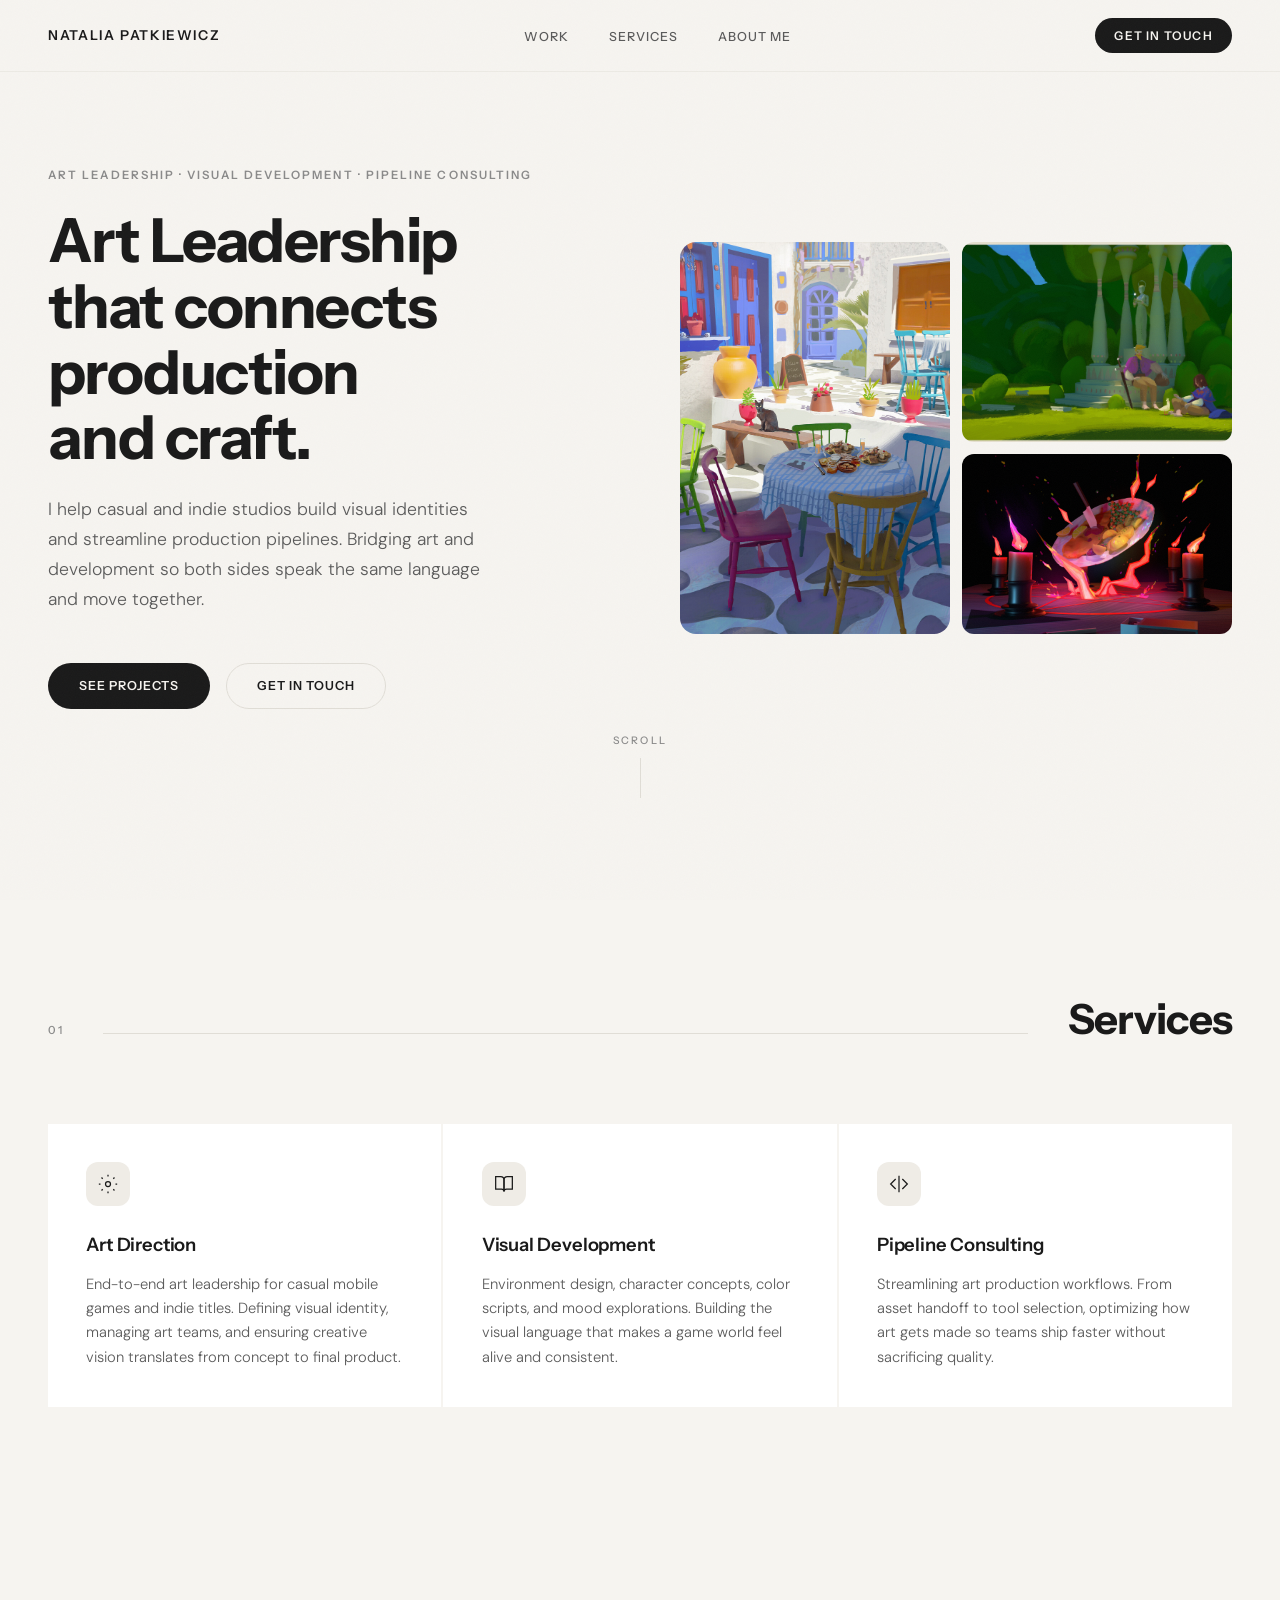
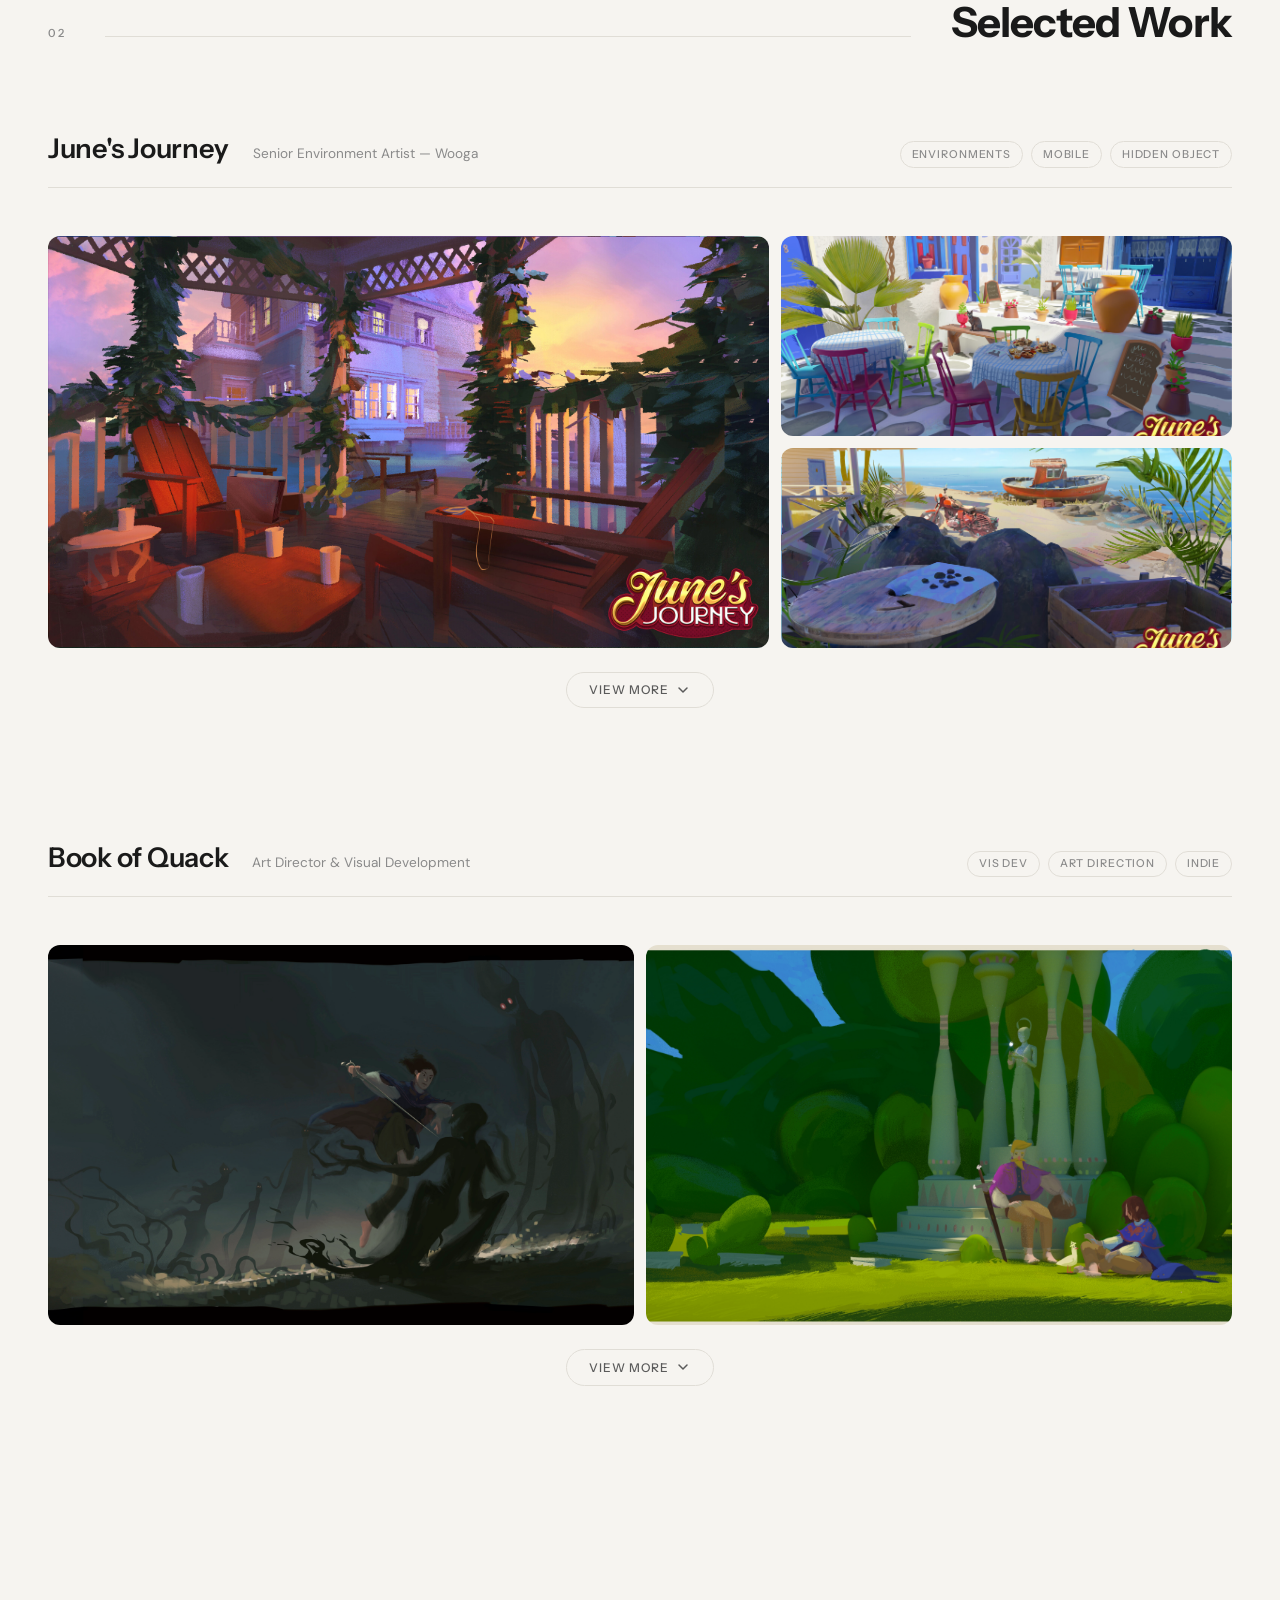
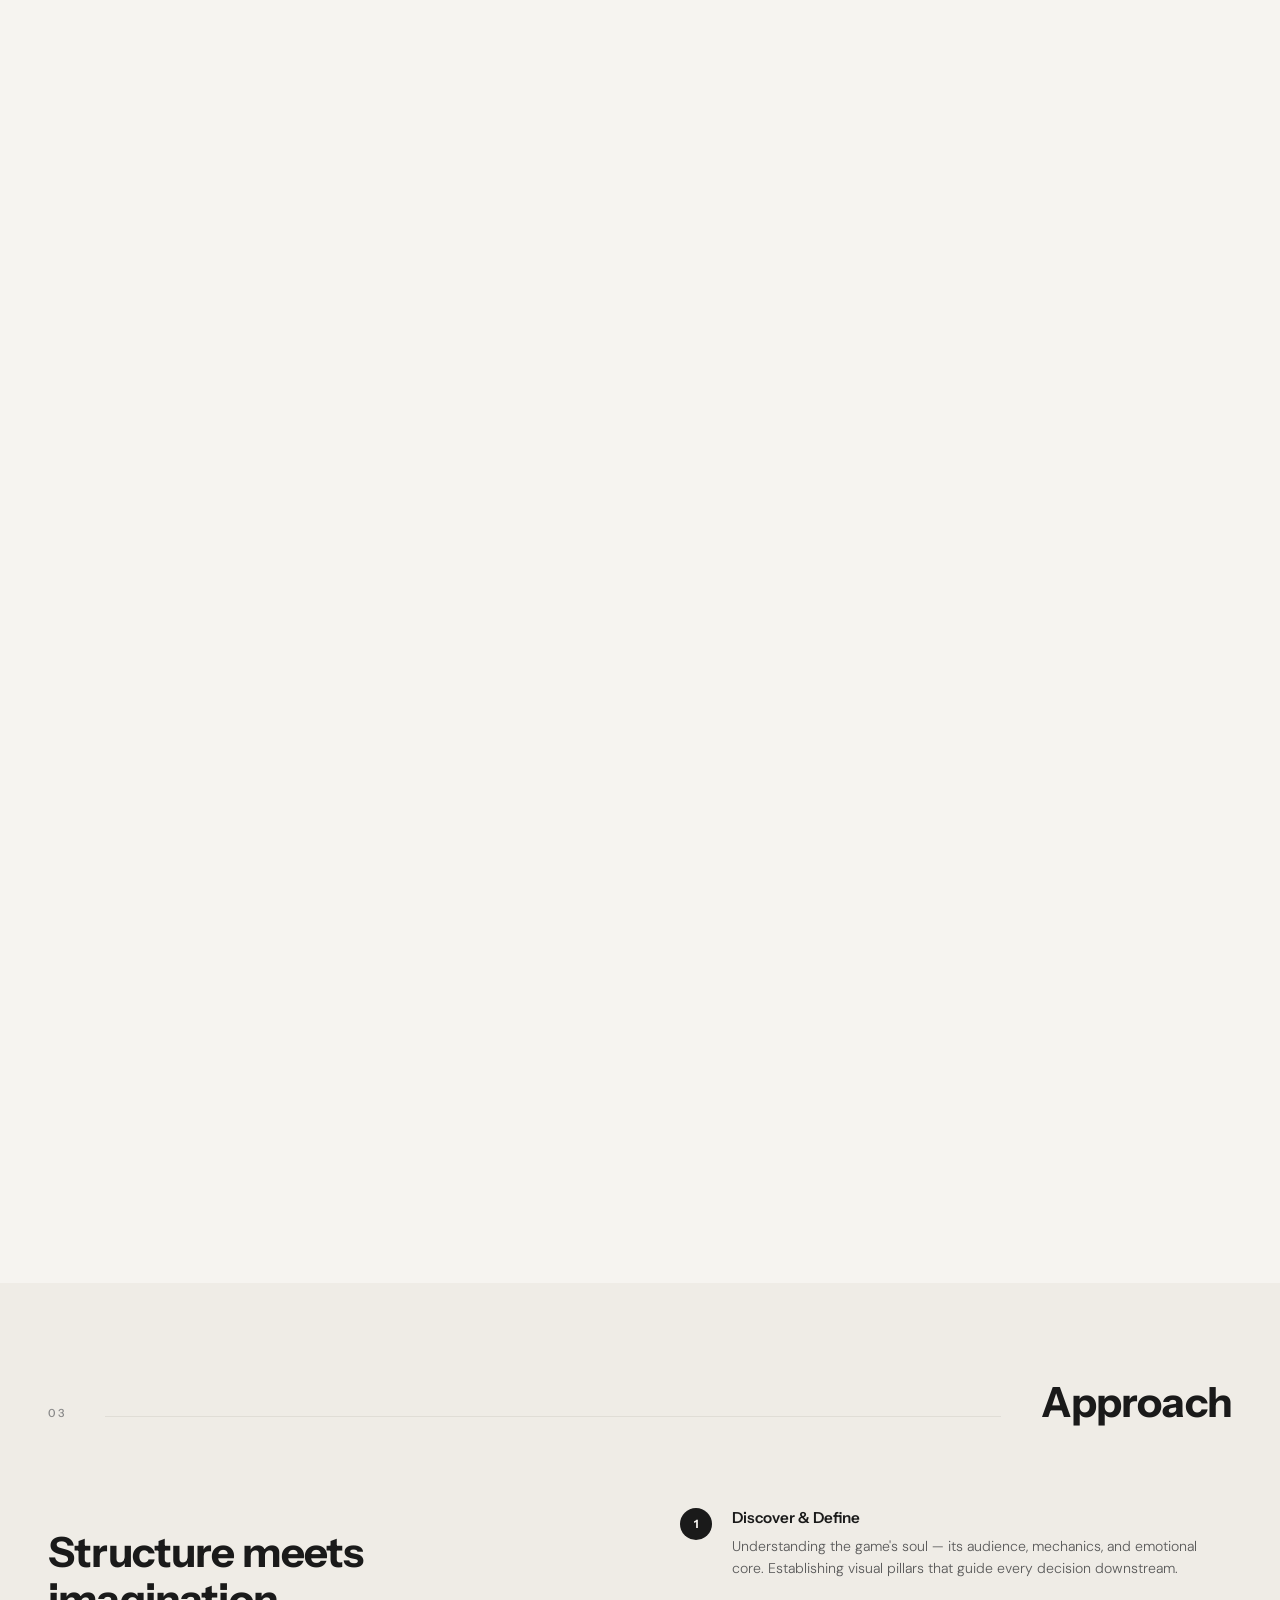
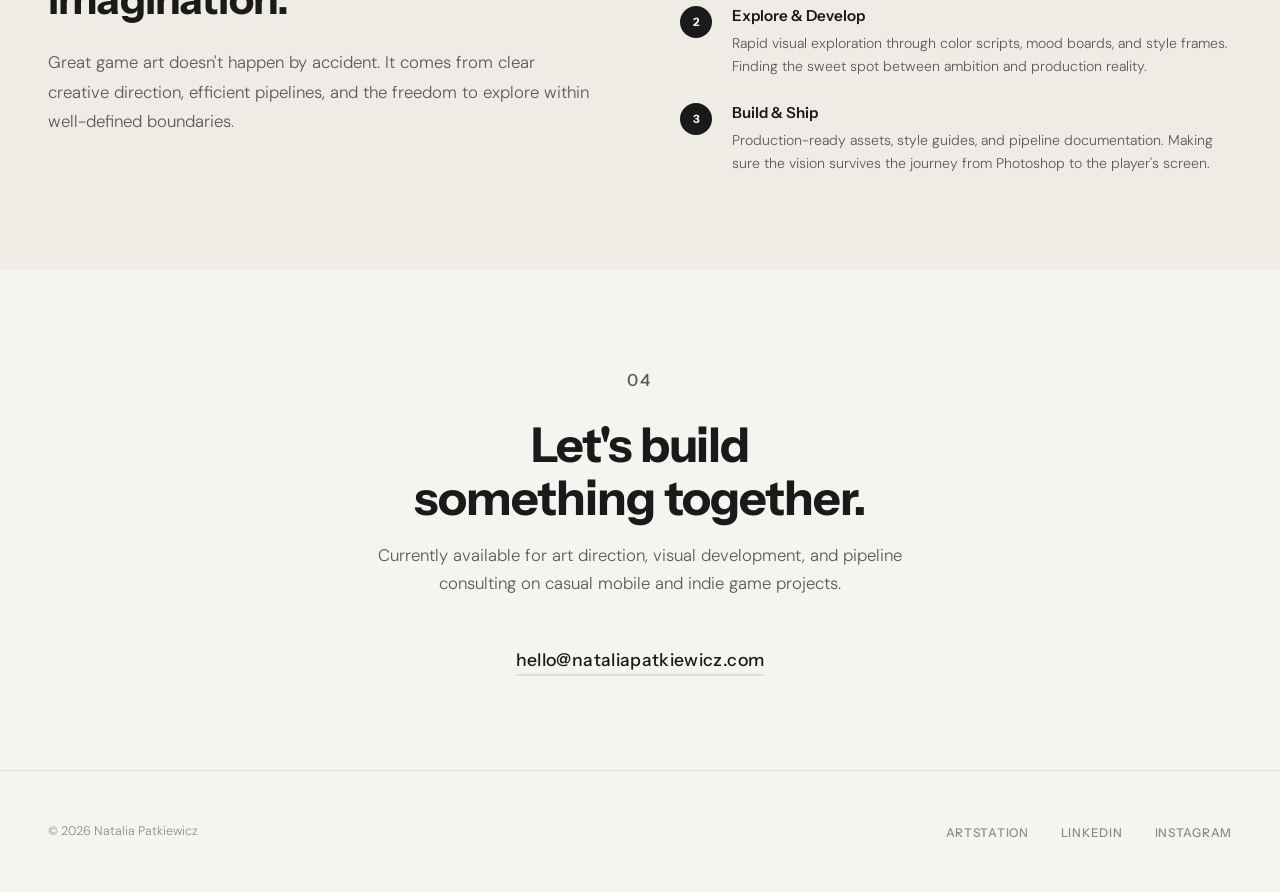
==== index.html @ 235ef8d2 "Update hero title with controlled line breaks for consistent formatting Co-Authored-By: Claude Opus " ====
<!DOCTYPE html>
<html lang="en">
<head>
<meta charset="UTF-8">
<meta name="viewport" content="width=device-width, initial-scale=1.0">
<title>Natalia Patkiewicz — Art Direction & Visual Development</title>
<link rel="preconnect" href="https://fonts.googleapis.com">
<link rel="preconnect" href="https://fonts.gstatic.com" crossorigin>
<link href="https://fonts.googleapis.com/css2?family=DM+Sans:ital,opsz,wght@0,9..40,300;0,9..40,400;0,9..40,500;1,9..40,300;1,9..40,400&family=Instrument+Sans:wght@400;500;600;700&display=swap" rel="stylesheet">
<link rel="stylesheet" href="styles/main.css">
</head>
<body>

<!-- ============================================
     NAVIGATION
     ============================================ -->
<nav class="nav" id="nav">
  <div class="nav-inner">
    <a href="#" class="nav-logo">Natalia Patkiewicz</a>
    <ul class="nav-links">
      <li><a href="#work">Work</a></li>
      <li><a href="#services">Services</a></li>
      <li><a href="#approach">About Me</a></li>
    </ul>
    <a href="#contact" class="nav-cta">Get in Touch</a>
    <button class="nav-toggle" aria-label="Menu">
      <span></span><span></span><span></span>
    </button>
  </div>
</nav>

<!-- ============================================
     HERO
     ============================================ -->
<section class="hero container" id="hero">
  <div class="hero-content">
    <div class="hero-text">
      <p class="hero-label">Art Leadership &middot; Visual Development &middot; Pipeline Consulting</p>
      <h1 class="hero-title">Art&nbsp;Leadership<br>that&nbsp;connects<br>production<br>and&nbsp;craft.</h1>
      <p class="hero-subtitle">I help casual and indie studios build visual identities and streamline production pipelines. Bridging art and development so both sides speak the same language and move together.</p>
      <div class="hero-actions">
        <a href="#work" class="btn-primary">See Projects</a>
        <a href="#contact" class="btn-secondary">Get in Touch</a>
      </div>
    </div>
    <div class="hero-mosaic">
      <div class="mosaic-img">
        <img src="assets/projects/junes-journey/Wooga_04.jpg" alt="June's Journey — Mediterranean scene" loading="eager">
      </div>
      <div class="mosaic-img">
        <img src="assets/projects/book-of-quack/Book of Quack_ 03.jpg" alt="Book of Quack — Temple garden" loading="eager">
      </div>
      <div class="mosaic-img">
        <img src="assets/projects/personal/natalia-patkiewicz-summoned-schnitzel-2-copy.jpg" alt="3D Art — Summoned Schnitzel" loading="eager">
      </div>
    </div>
  </div>
  <div class="scroll-hint">
    <span>Scroll</span>
    <div class="scroll-line"></div>
  </div>
</section>

<!-- ============================================
     SERVICES
     ============================================ -->
<section class="services container" id="services">
  <div class="section-header reveal">
    <span class="section-number">01</span>
    <div class="section-line"></div>
    <h2 class="section-title">Services</h2>
  </div>
  <div class="services-grid stagger-children">
    <div class="service-card">
      <div class="service-icon">
        <svg viewBox="0 0 24 24"><circle cx="12" cy="12" r="3"/><path d="M12 1v2M12 21v2M4.22 4.22l1.42 1.42M18.36 18.36l1.42 1.42M1 12h2M21 12h2M4.22 19.78l1.42-1.42M18.36 5.64l1.42-1.42"/></svg>
      </div>
      <h3>Art Direction</h3>
      <p>End-to-end art leadership for casual mobile games and indie titles. Defining visual identity, managing art teams, and ensuring creative vision translates from concept to final product.</p>
    </div>
    <div class="service-card">
      <div class="service-icon">
        <svg viewBox="0 0 24 24"><path d="M2 3h6a4 4 0 0 1 4 4v14a3 3 0 0 0-3-3H2z"/><path d="M22 3h-6a4 4 0 0 0-4 4v14a3 3 0 0 1 3-3h7z"/></svg>
      </div>
      <h3>Visual Development</h3>
      <p>Environment design, character concepts, color scripts, and mood explorations. Building the visual language that makes a game world feel alive and consistent.</p>
    </div>
    <div class="service-card">
      <div class="service-icon">
        <svg viewBox="0 0 24 24"><polyline points="16 18 22 12 16 6"/><polyline points="8 6 2 12 8 18"/><line x1="12" y1="2" x2="12" y2="22"/></svg>
      </div>
      <h3>Pipeline Consulting</h3>
      <p>Streamlining art production workflows. From asset handoff to tool selection, optimizing how art gets made so teams ship faster without sacrificing quality.</p>
    </div>
  </div>
</section>

<!-- ============================================
     WORK / PORTFOLIO
     ============================================ -->
<section class="work container" id="work">
  <div class="section-header reveal">
    <span class="section-number">02</span>
    <div class="section-line"></div>
    <h2 class="section-title">Selected Work</h2>
  </div>

  <!--
  ============================================================
    HOW TO EDIT THIS PORTFOLIO — QUICK GUIDE
  ============================================================

    REORDER PROJECTS: Cut an entire <div class="project-block"> ... </div>
    block and paste it above or below another one. That's it.

    ADD A NEW PROJECT:
    1. Create a new folder in assets/projects/your-project-name/
    2. Put your images there
    3. Copy the template at the bottom of this section (marked BLANK TEMPLATE),
       paste it where you want, and fill in the details.

    ADD MORE IMAGES to an existing project: Inside the
    <div class="project-grid ..."> block, copy one grid-item
    and change the src and text:

      <div class="grid-item">
        <img src="assets/projects/your-project/image.jpg" alt="Description" loading="lazy">
        <div class="img-overlay"><span>Caption Text</span></div>
      </div>

    GRID LAYOUTS — pick one class for the project-grid div:

      layout-hero    → 1 big image left, 2 stacked right (great for 3 images)
      layout-trio    → 3 equal columns (great for 3 images)
      layout-pair    → 2 equal columns (great for 2 images)
      layout-wide    → 1 full-width image (great for panoramas/storyboards)
      layout-feature → 1 big left + 3 small right (great for 4 images)
      layout-mosaic  → 2-column masonry-ish (great for 5-6 images, any number)

    TAGS: Change the words inside <span class="tag">...</span>
    to whatever you want (or remove the whole project-tags div).

  ============================================================
  -->


  <!-- ==================== PROJECT: June's Journey ==================== -->
  <div class="project-block reveal">
    <div class="project-header">
      <h3 class="project-name">June's Journey</h3>
      <span class="project-role">Senior Environment Artist — Wooga</span>
      <div class="project-tags">
        <span class="tag">Environments</span>
        <span class="tag">Mobile</span>
        <span class="tag">Hidden Object</span>
      </div>
    </div>
    <!-- HERO IMAGES — your best 3, always visible -->
    <div class="project-grid layout-hero">
      <div class="grid-item">
        <img src="assets/projects/junes-journey/Wooga_01.jpg" alt="June's Journey — Porch sunset scene" loading="lazy">
        <div class="img-overlay"><span>Evening Terrace — Environment Design</span></div>
      </div>
      <div class="grid-item">
        <img src="assets/projects/junes-journey/Wooga_04.jpg" alt="June's Journey — Greek taverna" loading="lazy">
        <div class="img-overlay"><span>Greek Taverna — Mediterranean Set</span></div>
      </div>
      <div class="grid-item">
        <img src="assets/projects/junes-journey/Wooga_06.jpg" alt="June's Journey — Beach dock" loading="lazy">
        <div class="img-overlay"><span>Coastal Dock — Daytime Scene</span></div>
      </div>
    </div>
    <!-- MORE IMAGES — hidden until "View more" is clicked -->
    <div class="project-extra" id="extra-wooga">
      <div class="project-grid layout-trio">
        <div class="grid-item">
          <img src="assets/projects/junes-journey/Wooga_03.jpg" alt="June's Journey — Victorian house exterior" loading="lazy">
          <div class="img-overlay"><span>Victorian Porch — Night Lighting</span></div>
        </div>
        <div class="grid-item">
          <img src="assets/projects/junes-journey/Wooga_02.jpg" alt="June's Journey — Detective office and process" loading="lazy">
          <div class="img-overlay"><span>Detective Office — Process Breakdown</span></div>
        </div>
        <div class="grid-item">
          <img src="assets/projects/junes-journey/Wooga_05.jpg" alt="June's Journey — Grayscale compositions" loading="lazy">
          <div class="img-overlay"><span>Composition Explorations — Grayscale</span></div>
        </div>
      </div>
    </div>
    <button class="view-more-btn" data-target="extra-wooga">
      <span class="view-more-text">View more</span>
      <svg class="view-more-icon" width="16" height="16" viewBox="0 0 16 16" fill="none"><path d="M4 6l4 4 4-4" stroke="currentColor" stroke-width="1.5" stroke-linecap="round" stroke-linejoin="round"/></svg>
    </button>
  </div>


  <!-- ==================== PROJECT: Book of Quack ==================== -->
  <div class="project-block reveal">
    <div class="project-header">
      <h3 class="project-name">Book of Quack</h3>
      <span class="project-role">Art Director & Visual Development</span>
      <div class="project-tags">
        <span class="tag">Vis Dev</span>
        <span class="tag">Art Direction</span>
        <span class="tag">Indie</span>
      </div>
    </div>
    <!-- HERO IMAGES — best 2, always visible -->
    <div class="project-grid layout-pair">
      <div class="grid-item">
        <img src="assets/projects/book-of-quack/Book of Quack_ 01.jpg" alt="Book of Quack — Dark forest action scene" loading="lazy">
        <div class="img-overlay"><span>Dark Forest — Key Moment Illustration</span></div>
      </div>
      <div class="grid-item">
        <img src="assets/projects/book-of-quack/Book of Quack_ 03.jpg" alt="Book of Quack — Temple garden with characters" loading="lazy">
        <div class="img-overlay"><span>Temple Garden — Environment & Characters</span></div>
      </div>
    </div>
    <!-- MORE IMAGES -->
    <div class="project-extra" id="extra-boq">
      <div class="project-grid layout-wide">
        <div class="grid-item">
          <img src="assets/projects/book-of-quack/Book of Quack_ 02.jpg" alt="Book of Quack — Hero in clearing" loading="lazy">
          <div class="img-overlay"><span>Forest Clearing — Atmospheric Concept</span></div>
        </div>
      </div>
    </div>
    <button class="view-more-btn" data-target="extra-boq">
      <span class="view-more-text">View more</span>
      <svg class="view-more-icon" width="16" height="16" viewBox="0 0 16 16" fill="none"><path d="M4 6l4 4 4-4" stroke="currentColor" stroke-width="1.5" stroke-linecap="round" stroke-linejoin="round"/></svg>
    </button>
  </div>


  <!-- ==================== PROJECT: Casual Game Prototype ==================== -->
  <div class="project-block reveal">
    <div class="project-header">
      <h3 class="project-name">Casual Game Prototype</h3>
      <span class="project-role">Art Direction & UI Design</span>
      <div class="project-tags">
        <span class="tag">Mobile</span>
        <span class="tag">Casual</span>
        <span class="tag">UI/UX</span>
      </div>
    </div>
    <div class="project-grid layout-wide">
      <div class="grid-item">
        <img src="assets/projects/personal/Untitled_Artwork 10.jpg" alt="Casual puzzle game — UI and art direction" loading="lazy">
        <div class="img-overlay"><span>Puzzle Game — UI Skins & Art Direction</span></div>
      </div>
    </div>
  </div>


  <!-- ==================== PROJECT: Personal & Explorations ==================== -->
  <div class="project-block reveal">
    <div class="project-header">
      <h3 class="project-name">Personal & Explorations</h3>
      <span class="project-role">Vis Dev, 3D, Concept Art</span>
      <div class="project-tags">
        <span class="tag">Personal</span>
        <span class="tag">3D</span>
      </div>
    </div>
    <div class="project-grid layout-pair">
      <div class="grid-item">
        <img src="assets/projects/personal/Rest_v2.jpg" alt="Fishing scene — personal concept art" loading="lazy">
        <div class="img-overlay"><span>Rest — Personal Concept Painting</span></div>
      </div>
      <div class="grid-item">
        <img src="assets/projects/personal/natalia-patkiewicz-summoned-schnitzel-2-copy.jpg" alt="Summoned Schnitzel — 3D art" loading="lazy">
        <div class="img-overlay"><span>Summoned Schnitzel — 3D Illustration</span></div>
      </div>
    </div>
  </div>


  <!--
  ============================================================
    BLANK TEMPLATE — Copy everything between the CUT lines,
    paste above, and fill in your details.
  ============================================================
  ~~~~~~~~ CUT HERE ~~~~~~~~

  <div class="project-block reveal">
    <div class="project-header">
      <h3 class="project-name">PROJECT NAME</h3>
      <span class="project-role">Your Role — Studio Name</span>
      <div class="project-tags">
        <span class="tag">Tag 1</span>
        <span class="tag">Tag 2</span>
      </div>
    </div>
    <div class="project-grid layout-pair">
      <div class="grid-item">
        <img src="assets/projects/your-project/image-1.jpg" alt="Description" loading="lazy">
        <div class="img-overlay"><span>Caption</span></div>
      </div>
      <div class="grid-item">
        <img src="assets/projects/your-project/image-2.jpg" alt="Description" loading="lazy">
        <div class="img-overlay"><span>Caption</span></div>
      </div>
    </div>
  </div>

  ~~~~~~~~ CUT HERE ~~~~~~~~
  -->
</section>

<!-- ============================================
     APPROACH
     ============================================ -->
<section class="approach" id="approach">
  <div class="approach-inner container">
    <div class="section-header reveal">
      <span class="section-number">03</span>
      <div class="section-line"></div>
      <h2 class="section-title">Approach</h2>
    </div>
    <div class="approach-grid">
      <div class="approach-text reveal">
        <h2>Structure meets<br>imagination.</h2>
        <p>Great game art doesn't happen by accident. It comes from clear creative direction, efficient pipelines, and the freedom to explore within well-defined boundaries.</p>
      </div>
      <div class="approach-steps stagger-children">
        <div class="step">
          <span class="step-num">1</span>
          <div class="step-content">
            <h4>Discover & Define</h4>
            <p>Understanding the game's soul — its audience, mechanics, and emotional core. Establishing visual pillars that guide every decision downstream.</p>
          </div>
        </div>
        <div class="step">
          <span class="step-num">2</span>
          <div class="step-content">
            <h4>Explore & Develop</h4>
            <p>Rapid visual exploration through color scripts, mood boards, and style frames. Finding the sweet spot between ambition and production reality.</p>
          </div>
        </div>
        <div class="step">
          <span class="step-num">3</span>
          <div class="step-content">
            <h4>Build & Ship</h4>
            <p>Production-ready assets, style guides, and pipeline documentation. Making sure the vision survives the journey from Photoshop to the player's screen.</p>
          </div>
        </div>
      </div>
    </div>
  </div>
</section>

<!-- ============================================
     CONTACT
     ============================================ -->
<section class="contact container" id="contact">
  <div class="contact-inner reveal">
    <p class="section-number" style="margin-bottom: var(--space-md);">04</p>
    <h2>Let's build<br>something together.</h2>
    <p>Currently available for art direction, visual development, and pipeline consulting on casual mobile and indie game projects.</p>
    <a href="mailto:hello@nataliapatkiewicz.com" class="contact-email">hello&#64;nataliapatkiewicz.com</a>
  </div>
</section>

<!-- ============================================
     FOOTER
     ============================================ -->
<footer class="footer">
  <div class="container footer-inner">
    <span class="footer-copy">&copy; 2026 Natalia Patkiewicz</span>
    <ul class="footer-links">
      <li><a href="#">ArtStation</a></li>
      <li><a href="#">LinkedIn</a></li>
      <li><a href="#">Instagram</a></li>
    </ul>
  </div>
</footer>

<!-- ============================================
     LIGHTBOX OVERLAY
     ============================================ -->
<div class="lightbox" id="lightbox">
  <span class="lightbox-counter" id="lightbox-counter"></span>
  <button class="lightbox-close" id="lightbox-close" aria-label="Close">
    <svg viewBox="0 0 24 24" fill="none" stroke="currentColor" stroke-width="1.5" stroke-linecap="round"><line x1="18" y1="6" x2="6" y2="18"/><line x1="6" y1="6" x2="18" y2="18"/></svg>
  </button>
  <button class="lightbox-prev" id="lightbox-prev" aria-label="Previous image">
    <svg viewBox="0 0 24 24" fill="none" stroke="currentColor" stroke-width="1.5" stroke-linecap="round" stroke-linejoin="round"><polyline points="15 18 9 12 15 6"/></svg>
  </button>
  <button class="lightbox-next" id="lightbox-next" aria-label="Next image">
    <svg viewBox="0 0 24 24" fill="none" stroke="currentColor" stroke-width="1.5" stroke-linecap="round" stroke-linejoin="round"><polyline points="9 6 15 12 9 18"/></svg>
  </button>
  <div class="lightbox-img-wrapper">
    <img id="lightbox-img" src="" alt="">
    <div class="lightbox-caption" id="lightbox-caption"></div>
  </div>
</div>

<!-- ============================================
     SCRIPTS
     ============================================ -->
<script src="scripts/main.js"></script>
</body>
</html>
---- styles/main.css ----
/* ============================================
   CSS CUSTOM PROPERTIES
   ============================================ */
:root {
  --bg: #F6F4F0;
  --bg-warm: #EFECE6;
  --surface: #FFFFFF;
  --text-primary: #1A1A1A;
  --text-secondary: #5A5A5A;
  --text-tertiary: #8A8A8A;
  --accent: #2A2A2A;
  --border: #E0DDD6;
  --border-light: #ECEAE4;

  --font-display: 'Instrument Sans', sans-serif;
  --font-body: 'DM Sans', sans-serif;

  --space-xs: 0.5rem;
  --space-sm: 1rem;
  --space-md: 1.5rem;
  --space-lg: 3rem;
  --space-xl: 5rem;
  --space-2xl: 8rem;

  --ease-out: cubic-bezier(0.16, 1, 0.3, 1);
  --ease-in-out: cubic-bezier(0.65, 0, 0.35, 1);

  --max-width: 1320px;
  --nav-height: 72px;
}

/* ============================================
   RESET & BASE
   ============================================ */
*, *::before, *::after { margin: 0; padding: 0; box-sizing: border-box; }

html {
  scroll-behavior: smooth;
  -webkit-font-smoothing: antialiased;
  -moz-osx-font-smoothing: grayscale;
}

body {
  font-family: var(--font-body);
  background: var(--bg);
  color: var(--text-primary);
  line-height: 1.6;
  font-weight: 300;
  overflow-x: hidden;
}

img { display: block; max-width: 100%; height: auto; }
a { color: inherit; text-decoration: none; }
button { font: inherit; cursor: pointer; border: none; background: none; }

.container {
  max-width: var(--max-width);
  margin: 0 auto;
  padding: 0 clamp(1.25rem, 4vw, 3rem);
}

/* ============================================
   NOISE TEXTURE OVERLAY
   ============================================ */
body::before {
  content: '';
  position: fixed;
  inset: 0;
  pointer-events: none;
  z-index: 1000;
  opacity: 0.025;
  background-image: url("data:image/svg+xml,%3Csvg viewBox='0 0 256 256' xmlns='http://www.w3.org/2000/svg'%3E%3Cfilter id='noise'%3E%3CfeTurbulence type='fractalNoise' baseFrequency='0.9' numOctaves='4' stitchTiles='stitch'/%3E%3C/filter%3E%3Crect width='100%25' height='100%25' filter='url(%23noise)'/%3E%3C/svg%3E");
  background-repeat: repeat;
  background-size: 200px 200px;
}

/* ============================================
   NAVIGATION
   ============================================ */
.nav {
  position: fixed;
  top: 0; left: 0; right: 0;
  height: var(--nav-height);
  z-index: 100;
  background: rgba(246, 244, 240, 0.85);
  backdrop-filter: blur(20px);
  -webkit-backdrop-filter: blur(20px);
  border-bottom: 1px solid var(--border-light);
  transition: transform 0.4s var(--ease-out);
}

.nav-inner {
  max-width: var(--max-width);
  margin: 0 auto;
  padding: 0 clamp(1.25rem, 4vw, 3rem);
  height: 100%;
  display: flex;
  align-items: center;
  justify-content: space-between;
}

.nav-logo {
  font-family: var(--font-display);
  font-weight: 600;
  font-size: 0.85rem;
  letter-spacing: 0.12em;
  text-transform: uppercase;
  color: var(--text-primary);
}

.nav-logo span {
  font-weight: 400;
  color: var(--text-tertiary);
  margin-left: 0.5em;
}

.nav-links {
  display: flex;
  gap: 2.5rem;
  list-style: none;
}

.nav-links a {
  font-family: var(--font-display);
  font-size: 0.78rem;
  font-weight: 500;
  letter-spacing: 0.08em;
  text-transform: uppercase;
  color: var(--text-secondary);
  position: relative;
  padding: 0.25em 0;
  transition: color 0.3s ease;
}

.nav-links a::after {
  content: '';
  position: absolute;
  bottom: -2px; left: 0;
  width: 0%;
  height: 1.5px;
  background: var(--text-primary);
  transition: width 0.4s var(--ease-out);
}

.nav-links a:hover { color: var(--text-primary); }
.nav-links a:hover::after { width: 100%; }

.nav-cta {
  font-family: var(--font-display);
  font-size: 0.75rem;
  font-weight: 600;
  letter-spacing: 0.1em;
  text-transform: uppercase;
  color: var(--bg);
  background: var(--text-primary);
  padding: 0.65em 1.6em;
  border-radius: 100px;
  transition: all 0.3s var(--ease-out);
}

.nav-cta:hover {
  background: var(--text-secondary);
  transform: translateY(-1px);
}

/* ============================================
   HERO SECTION
   ============================================ */
.hero {
  min-height: 100vh;
  display: flex;
  flex-direction: column;
  justify-content: center;
  padding-top: calc(var(--nav-height) + 40px);
  padding-bottom: var(--space-lg);
}

.hero-content {
  display: grid;
  grid-template-columns: 1fr 1fr;
  gap: var(--space-xl);
  align-items: center;
}

.hero-text { max-width: 560px; }

.hero-label {
  font-family: var(--font-display);
  font-size: 0.72rem;
  font-weight: 600;
  letter-spacing: 0.18em;
  text-transform: uppercase;
  color: var(--text-tertiary);
  margin-bottom: var(--space-md);
  opacity: 0;
  transform: translateY(16px);
  animation: fadeUp 0.8s var(--ease-out) 0.2s forwards;
}

.hero-title {
  font-family: var(--font-display);
  font-size: clamp(2.4rem, 5vw, 3.8rem);
  font-weight: 700;
  line-height: 1.08;
  letter-spacing: -0.025em;
  color: var(--text-primary);
  margin-bottom: var(--space-md);
  opacity: 0;
  transform: translateY(24px);
  animation: fadeUp 0.8s var(--ease-out) 0.35s forwards;
}

.hero-subtitle {
  font-size: 1.1rem;
  color: var(--text-secondary);
  line-height: 1.7;
  max-width: 440px;
  opacity: 0;
  transform: translateY(20px);
  animation: fadeUp 0.8s var(--ease-out) 0.5s forwards;
}

.hero-actions {
  display: flex;
  gap: var(--space-sm);
  margin-top: var(--space-lg);
  opacity: 0;
  transform: translateY(20px);
  animation: fadeUp 0.8s var(--ease-out) 0.65s forwards;
}

.btn-primary {
  font-family: var(--font-display);
  font-size: 0.78rem;
  font-weight: 600;
  letter-spacing: 0.08em;
  text-transform: uppercase;
  color: var(--bg);
  background: var(--text-primary);
  padding: 1em 2.4em;
  border: 1.5px solid transparent;
  border-radius: 100px;
  transition: all 0.35s var(--ease-out);
  position: relative;
  overflow: hidden;
}

.btn-primary:hover {
  transform: translateY(-2px);
  box-shadow: 0 8px 32px rgba(0,0,0,0.12);
}

.btn-secondary {
  font-family: var(--font-display);
  font-size: 0.78rem;
  font-weight: 600;
  letter-spacing: 0.08em;
  text-transform: uppercase;
  color: var(--text-primary);
  padding: 1em 2.4em;
  border-radius: 100px;
  border: 1.5px solid var(--border);
  transition: all 0.35s var(--ease-out);
}

.btn-secondary:hover {
  border-color: var(--text-primary);
  transform: translateY(-2px);
}

/* Hero mosaic */
.hero-mosaic {
  display: grid;
  grid-template-columns: 1fr 1fr;
  grid-template-rows: 200px 180px;
  gap: 12px;
  opacity: 0;
  transform: translateY(30px) scale(0.98);
  animation: fadeUp 1s var(--ease-out) 0.5s forwards;
}

.hero-mosaic .mosaic-img {
  border-radius: 12px;
  overflow: hidden;
  position: relative;
}

.hero-mosaic .mosaic-img img {
  width: 100%;
  height: 100%;
  object-fit: cover;
  transition: transform 0.6s var(--ease-out);
}

.hero-mosaic .mosaic-img:hover img {
  transform: scale(1.04);
}

.hero-mosaic .mosaic-img:first-child {
  grid-row: 1 / 3;
  border-radius: 16px;
}

/* ============================================
   SCROLL INDICATOR
   ============================================ */
.scroll-hint {
  display: flex;
  flex-direction: column;
  align-items: center;
  gap: 0.5rem;
  margin-top: var(--space-md);
  opacity: 0;
  animation: fadeUp 0.8s var(--ease-out) 1.2s forwards;
}

.scroll-hint span {
  font-family: var(--font-display);
  font-size: 0.65rem;
  font-weight: 500;
  letter-spacing: 0.2em;
  text-transform: uppercase;
  color: var(--text-tertiary);
}

.scroll-line {
  width: 1px;
  height: 40px;
  background: var(--border);
  position: relative;
  overflow: hidden;
}

.scroll-line::after {
  content: '';
  position: absolute;
  top: -100%;
  left: 0;
  width: 100%;
  height: 50%;
  background: var(--text-primary);
  animation: scrollDown 2s var(--ease-in-out) infinite;
}

/* ============================================
   SERVICES SECTION
   ============================================ */
.services {
  padding-top: 6rem;
  padding-bottom: 6rem;
}

.section-header {
  display: flex;
  align-items: baseline;
  justify-content: space-between;
  margin-bottom: var(--space-xl);
  flex-wrap: wrap;
  gap: var(--space-sm);
}

.section-number {
  font-family: var(--font-display);
  font-size: 0.7rem;
  font-weight: 500;
  letter-spacing: 0.15em;
  text-transform: uppercase;
  color: var(--text-tertiary);
}

.section-title {
  font-family: var(--font-display);
  font-size: clamp(1.8rem, 3.5vw, 2.6rem);
  font-weight: 700;
  letter-spacing: -0.02em;
  line-height: 1.15;
}

.section-line {
  flex: 1;
  height: 1px;
  background: var(--border);
  margin: 0 var(--space-md);
  min-width: 60px;
}

.services-grid {
  display: grid;
  grid-template-columns: repeat(3, 1fr);
  gap: 2px;
}

.service-card {
  background: var(--surface);
  padding: clamp(2rem, 3vw, 3rem);
  position: relative;
  overflow: hidden;
  transition: all 0.4s var(--ease-out);
  cursor: default;
}

.service-card::before {
  content: '';
  position: absolute;
  top: 0; left: 0;
  width: 100%;
  height: 3px;
  background: var(--text-primary);
  transform: scaleX(0);
  transform-origin: left;
  transition: transform 0.5s var(--ease-out);
}

.service-card:hover::before {
  transform: scaleX(1);
}

.service-card:hover {
  background: #FAFAF8;
}

.service-icon {
  width: 44px;
  height: 44px;
  border-radius: 12px;
  background: var(--bg-warm);
  display: flex;
  align-items: center;
  justify-content: center;
  margin-bottom: var(--space-md);
  transition: background 0.3s ease;
}

.service-card:hover .service-icon {
  background: var(--text-primary);
}

.service-card:hover .service-icon svg {
  stroke: var(--bg);
}

.service-icon svg {
  width: 20px;
  height: 20px;
  stroke: var(--text-primary);
  stroke-width: 1.5;
  fill: none;
  transition: stroke 0.3s ease;
}

.service-card h3 {
  font-family: var(--font-display);
  font-size: 1.15rem;
  font-weight: 600;
  margin-bottom: 0.75rem;
  letter-spacing: -0.01em;
}

.service-card p {
  font-size: 0.92rem;
  color: var(--text-secondary);
  line-height: 1.65;
}

/* ============================================
   PORTFOLIO / WORK SECTION
   ============================================ */
.work {
  padding-top: 6rem;
  padding-bottom: 6rem;
}

.project-block {
  margin-bottom: var(--space-2xl);
}

.project-header {
  display: flex;
  align-items: baseline;
  gap: var(--space-md);
  margin-bottom: var(--space-lg);
  padding-bottom: var(--space-sm);
  border-bottom: 1px solid var(--border);
}

.project-name {
  font-family: var(--font-display);
  font-size: clamp(1.3rem, 2.5vw, 1.7rem);
  font-weight: 600;
  letter-spacing: -0.01em;
}

.project-role {
  font-size: 0.85rem;
  color: var(--text-tertiary);
  font-weight: 400;
}

.project-tags {
  margin-left: auto;
  display: flex;
  gap: 0.5rem;
}

.tag {
  font-family: var(--font-display);
  font-size: 0.68rem;
  font-weight: 500;
  letter-spacing: 0.08em;
  text-transform: uppercase;
  color: var(--text-tertiary);
  border: 1px solid var(--border);
  padding: 0.35em 1em;
  border-radius: 100px;
}

/* Grid layouts per project */
.project-grid {
  display: grid;
  gap: 12px;
}

/*
   GRID LAYOUTS — pick one for your project-grid div:
   layout-hero    → 1 big left, 2 stacked right (3 images)
   layout-trio    → 3 equal columns (3 images)
   layout-pair    → 2 equal columns (2 images)
   layout-wide    → 1 full-width image (1 image, good for panoramas)
   layout-feature → 1 big left, 3 small right (4 images)
   layout-mosaic  → auto-flowing 2-column grid (any number of images)
*/

.project-grid.layout-hero {
  grid-template-columns: 1.6fr 1fr;
  grid-template-rows: 200px 200px;
}
.project-grid.layout-hero > .grid-item:first-child {
  grid-row: 1 / 3;
}

.project-grid.layout-trio {
  grid-template-columns: 1fr 1fr 1fr;
  grid-template-rows: 360px;
}

.project-grid.layout-pair {
  grid-template-columns: 1fr 1fr;
  grid-template-rows: 380px;
}

.project-grid.layout-wide {
  grid-template-columns: 1fr;
  grid-template-rows: 420px;
}

.project-grid.layout-feature {
  grid-template-columns: 1.4fr 1fr 1fr;
  grid-template-rows: 210px 210px;
}
.project-grid.layout-feature > .grid-item:first-child {
  grid-row: 1 / 3;
}

.project-grid.layout-mosaic {
  grid-template-columns: 1fr 1fr;
  grid-auto-rows: 300px;
}

.grid-item {
  border-radius: 12px;
  overflow: hidden;
  position: relative;
  background: #E8E5DE;
}

.grid-item img {
  width: 100%;
  height: 100%;
  object-fit: cover;
  transition: transform 0.7s var(--ease-out), filter 0.5s ease;
}

.grid-item:hover img {
  transform: scale(1.03);
}

.grid-item .img-overlay {
  position: absolute;
  inset: 0;
  background: linear-gradient(to top, rgba(26,26,26,0.5) 0%, transparent 40%);
  opacity: 0;
  transition: opacity 0.4s ease;
  display: flex;
  align-items: flex-end;
  padding: 1.5rem;
}

.grid-item:hover .img-overlay {
  opacity: 1;
}

.img-overlay span {
  font-family: var(--font-display);
  font-size: 0.75rem;
  font-weight: 500;
  letter-spacing: 0.06em;
  color: rgba(255,255,255,0.9);
}

/* ============================================
   VIEW MORE / EXPANDABLE EXTRAS
   ============================================ */

.project-extra {
  display: grid;
  grid-template-rows: 0fr;
  transition: grid-template-rows 0.5s var(--ease-out), opacity 0.4s ease;
  opacity: 0;
}

.project-extra > * {
  overflow: hidden;
}

.project-extra.is-open {
  grid-template-rows: 1fr;
  opacity: 1;
  margin-top: 12px;
}

.view-more-btn {
  display: flex;
  align-items: center;
  justify-content: center;
  gap: 0.4rem;
  margin: var(--space-md) auto 0;
  padding: 0.65em 1.8em;
  font-family: var(--font-display);
  font-size: 0.75rem;
  font-weight: 500;
  letter-spacing: 0.08em;
  text-transform: uppercase;
  color: var(--text-secondary);
  border: 1.5px solid var(--border);
  border-radius: 100px;
  transition: all 0.35s var(--ease-out);
  cursor: pointer;
  background: transparent;
}

.view-more-btn:hover {
  color: var(--text-primary);
  border-color: var(--text-primary);
  transform: translateY(-1px);
}

.view-more-icon {
  transition: transform 0.35s var(--ease-out);
}

.view-more-btn.is-open .view-more-icon {
  transform: rotate(180deg);
}

/* ============================================
   LIGHTBOX
   ============================================ */
.lightbox {
  position: fixed;
  inset: 0;
  z-index: 2000;
  background: rgba(10, 10, 10, 0.92);
  backdrop-filter: blur(8px);
  -webkit-backdrop-filter: blur(8px);
  display: flex;
  align-items: center;
  justify-content: center;
  opacity: 0;
  pointer-events: none;
  transition: opacity 0.35s var(--ease-out);
}

.lightbox.is-open {
  opacity: 1;
  pointer-events: all;
}

.lightbox-img-wrapper {
  position: relative;
  max-width: 90vw;
  max-height: 85vh;
  display: flex;
  align-items: center;
  justify-content: center;
  transform: scale(0.94) translateY(12px);
  transition: transform 0.4s var(--ease-out);
}

.lightbox.is-open .lightbox-img-wrapper {
  transform: scale(1) translateY(0);
}

.lightbox-img-wrapper img {
  max-width: 90vw;
  max-height: 85vh;
  object-fit: contain;
  border-radius: 6px;
  box-shadow: 0 20px 80px rgba(0,0,0,0.5);
}

.lightbox-caption {
  position: absolute;
  bottom: -36px;
  left: 0;
  right: 0;
  text-align: center;
  font-family: var(--font-display);
  font-size: 0.78rem;
  font-weight: 400;
  letter-spacing: 0.04em;
  color: rgba(255,255,255,0.6);
}

.lightbox-close,
.lightbox-prev,
.lightbox-next {
  position: absolute;
  background: none;
  border: none;
  color: rgba(255,255,255,0.6);
  cursor: pointer;
  transition: color 0.25s ease, transform 0.25s var(--ease-out);
  padding: 12px;
  z-index: 10;
}

.lightbox-close:hover,
.lightbox-prev:hover,
.lightbox-next:hover {
  color: #fff;
}

.lightbox-close {
  top: 24px;
  right: 24px;
}

.lightbox-close svg {
  width: 28px;
  height: 28px;
}

.lightbox-prev,
.lightbox-next {
  top: 50%;
  transform: translateY(-50%);
}

.lightbox-prev { left: 20px; }
.lightbox-next { right: 20px; }

.lightbox-prev:hover { transform: translateY(-50%) translateX(-3px); }
.lightbox-next:hover { transform: translateY(-50%) translateX(3px); }

.lightbox-prev svg,
.lightbox-next svg {
  width: 36px;
  height: 36px;
}

.lightbox-counter {
  position: absolute;
  top: 28px;
  left: 28px;
  font-family: var(--font-display);
  font-size: 0.75rem;
  font-weight: 500;
  letter-spacing: 0.06em;
  color: rgba(255,255,255,0.45);
}

@media (max-width: 640px) {
  .lightbox-prev { left: 8px; }
  .lightbox-next { right: 8px; }
  .lightbox-prev svg, .lightbox-next svg { width: 28px; height: 28px; }
  .lightbox-close { top: 14px; right: 14px; }
  .lightbox-counter { top: 18px; left: 16px; }
}

/* ============================================
   APPROACH SECTION
   ============================================ */
.approach {
  padding: 6rem 0;
  background: var(--bg-warm);
  position: relative;
}

/* Full-width background without breaking layout */
.approach::before {
  content: '';
  position: absolute;
  top: 0;
  bottom: 0;
  left: 50%;
  transform: translateX(-50%);
  width: 100vw;
  background: var(--bg-warm);
  z-index: -1;
}

.approach-inner {
  max-width: var(--max-width);
  margin: 0 auto;
}

.approach-grid {
  display: grid;
  grid-template-columns: 1fr 1fr;
  gap: var(--space-xl);
  align-items: center;
}

.approach-text h2 {
  font-family: var(--font-display);
  font-size: clamp(1.8rem, 3.5vw, 2.6rem);
  font-weight: 700;
  letter-spacing: -0.02em;
  line-height: 1.15;
  margin-bottom: var(--space-md);
}

.approach-text p {
  font-size: 1.05rem;
  color: var(--text-secondary);
  line-height: 1.75;
  margin-bottom: var(--space-sm);
}

.approach-steps {
  display: flex;
  flex-direction: column;
  gap: 1.5rem;
}

.step {
  display: flex;
  gap: 1.25rem;
  align-items: flex-start;
}

.step-num {
  font-family: var(--font-display);
  font-size: 0.72rem;
  font-weight: 700;
  width: 32px;
  height: 32px;
  border-radius: 50%;
  background: var(--text-primary);
  color: var(--bg);
  display: flex;
  align-items: center;
  justify-content: center;
  flex-shrink: 0;
  margin-top: 2px;
}

.step-content h4 {
  font-family: var(--font-display);
  font-size: 0.95rem;
  font-weight: 600;
  margin-bottom: 0.25rem;
}

.step-content p {
  font-size: 0.88rem;
  color: var(--text-secondary);
  line-height: 1.6;
  margin-bottom: 0;
}

/* ============================================
   CONTACT / CTA SECTION
   ============================================ */
.contact {
  padding-top: 6rem;
  padding-bottom: 6rem;
  text-align: center;
}

.contact-inner {
  max-width: 600px;
  margin: 0 auto;
}

.contact h2 {
  font-family: var(--font-display);
  font-size: clamp(2rem, 4vw, 3rem);
  font-weight: 700;
  letter-spacing: -0.02em;
  line-height: 1.1;
  margin-bottom: var(--space-sm);
}

.contact p {
  font-size: 1.05rem;
  color: var(--text-secondary);
  line-height: 1.7;
  margin-bottom: var(--space-lg);
}

.contact-email {
  font-family: var(--font-display);
  font-size: 1.1rem;
  font-weight: 500;
  letter-spacing: 0.02em;
  color: var(--text-primary);
  border-bottom: 2px solid var(--border);
  padding-bottom: 4px;
  transition: border-color 0.3s ease;
}

.contact-email:hover {
  border-color: var(--text-primary);
}

/* ============================================
   FOOTER
   ============================================ */
.footer {
  padding: var(--space-lg) 0;
  border-top: 1px solid var(--border);
}

.footer-inner {
  display: flex;
  justify-content: space-between;
  align-items: center;
}

.footer-copy {
  font-size: 0.78rem;
  color: var(--text-tertiary);
}

.footer-links {
  display: flex;
  gap: 2rem;
  list-style: none;
}

.footer-links a {
  font-family: var(--font-display);
  font-size: 0.75rem;
  font-weight: 500;
  letter-spacing: 0.06em;
  text-transform: uppercase;
  color: var(--text-tertiary);
  transition: color 0.3s ease;
}

.footer-links a:hover { color: var(--text-primary); }

/* ============================================
   ANIMATIONS
   ============================================ */
@keyframes fadeUp {
  to { opacity: 1; transform: translateY(0) scale(1); }
}

@keyframes scrollDown {
  0% { top: -100%; }
  100% { top: 200%; }
}

/* Scroll reveal */
.reveal {
  opacity: 0;
  transform: translateY(28px);
  transition: opacity 0.7s var(--ease-out), transform 0.7s var(--ease-out);
}

.reveal.visible {
  opacity: 1;
  transform: translateY(0);
}

/* Stagger children */
.stagger-children > * {
  opacity: 0;
  transform: translateY(20px);
  transition: opacity 0.6s var(--ease-out), transform 0.6s var(--ease-out);
}

.stagger-children.visible > *:nth-child(1) { transition-delay: 0.05s; opacity: 1; transform: translateY(0); }
.stagger-children.visible > *:nth-child(2) { transition-delay: 0.12s; opacity: 1; transform: translateY(0); }
.stagger-children.visible > *:nth-child(3) { transition-delay: 0.19s; opacity: 1; transform: translateY(0); }
.stagger-children.visible > *:nth-child(4) { transition-delay: 0.26s; opacity: 1; transform: translateY(0); }

/* ============================================
   MOBILE MENU
   ============================================ */
.nav-toggle {
  display: none;
  flex-direction: column;
  gap: 5px;
  width: 28px;
  cursor: pointer;
}

.nav-toggle span {
  display: block;
  width: 100%;
  height: 1.5px;
  background: var(--text-primary);
  transition: all 0.3s ease;
}

/* ============================================
   RESPONSIVE
   ============================================ */
@media (max-width: 960px) {
  .hero-content {
    grid-template-columns: 1fr;
    gap: var(--space-lg);
  }

  .hero-mosaic {
    grid-template-rows: 180px 160px;
  }

  .services-grid {
    grid-template-columns: 1fr;
    gap: 1px;
  }

  .project-grid.layout-hero,
  .project-grid.layout-feature {
    grid-template-columns: 1fr;
    grid-template-rows: auto;
  }
  .project-grid.layout-hero > .grid-item:first-child,
  .project-grid.layout-feature > .grid-item:first-child {
    grid-row: auto;
  }
  .project-grid.layout-hero > .grid-item,
  .project-grid.layout-feature > .grid-item {
    min-height: 240px;
  }

  .project-grid.layout-trio {
    grid-template-columns: 1fr;
    grid-template-rows: auto;
  }
  .project-grid.layout-trio > .grid-item {
    min-height: 260px;
  }

  .project-grid.layout-pair {
    grid-template-columns: 1fr;
    grid-template-rows: auto;
  }
  .project-grid.layout-pair > .grid-item {
    min-height: 280px;
  }

  .project-grid.layout-mosaic {
    grid-template-columns: 1fr;
  }

  .approach-grid {
    grid-template-columns: 1fr;
  }

  .project-tags { display: none; }

  .project-header {
    flex-direction: column;
    gap: 0.25rem;
  }
}

@media (max-width: 640px) {
  .nav-links { display: none; }
  .nav-cta { display: none; }
  .nav-toggle { display: flex; }

  .hero { min-height: auto; padding-top: calc(var(--nav-height) + 40px); }
  .hero-mosaic { grid-template-rows: 160px 140px; }
  .scroll-hint { display: none; }

  .footer-inner {
    flex-direction: column;
    gap: var(--space-sm);
    text-align: center;
  }
}
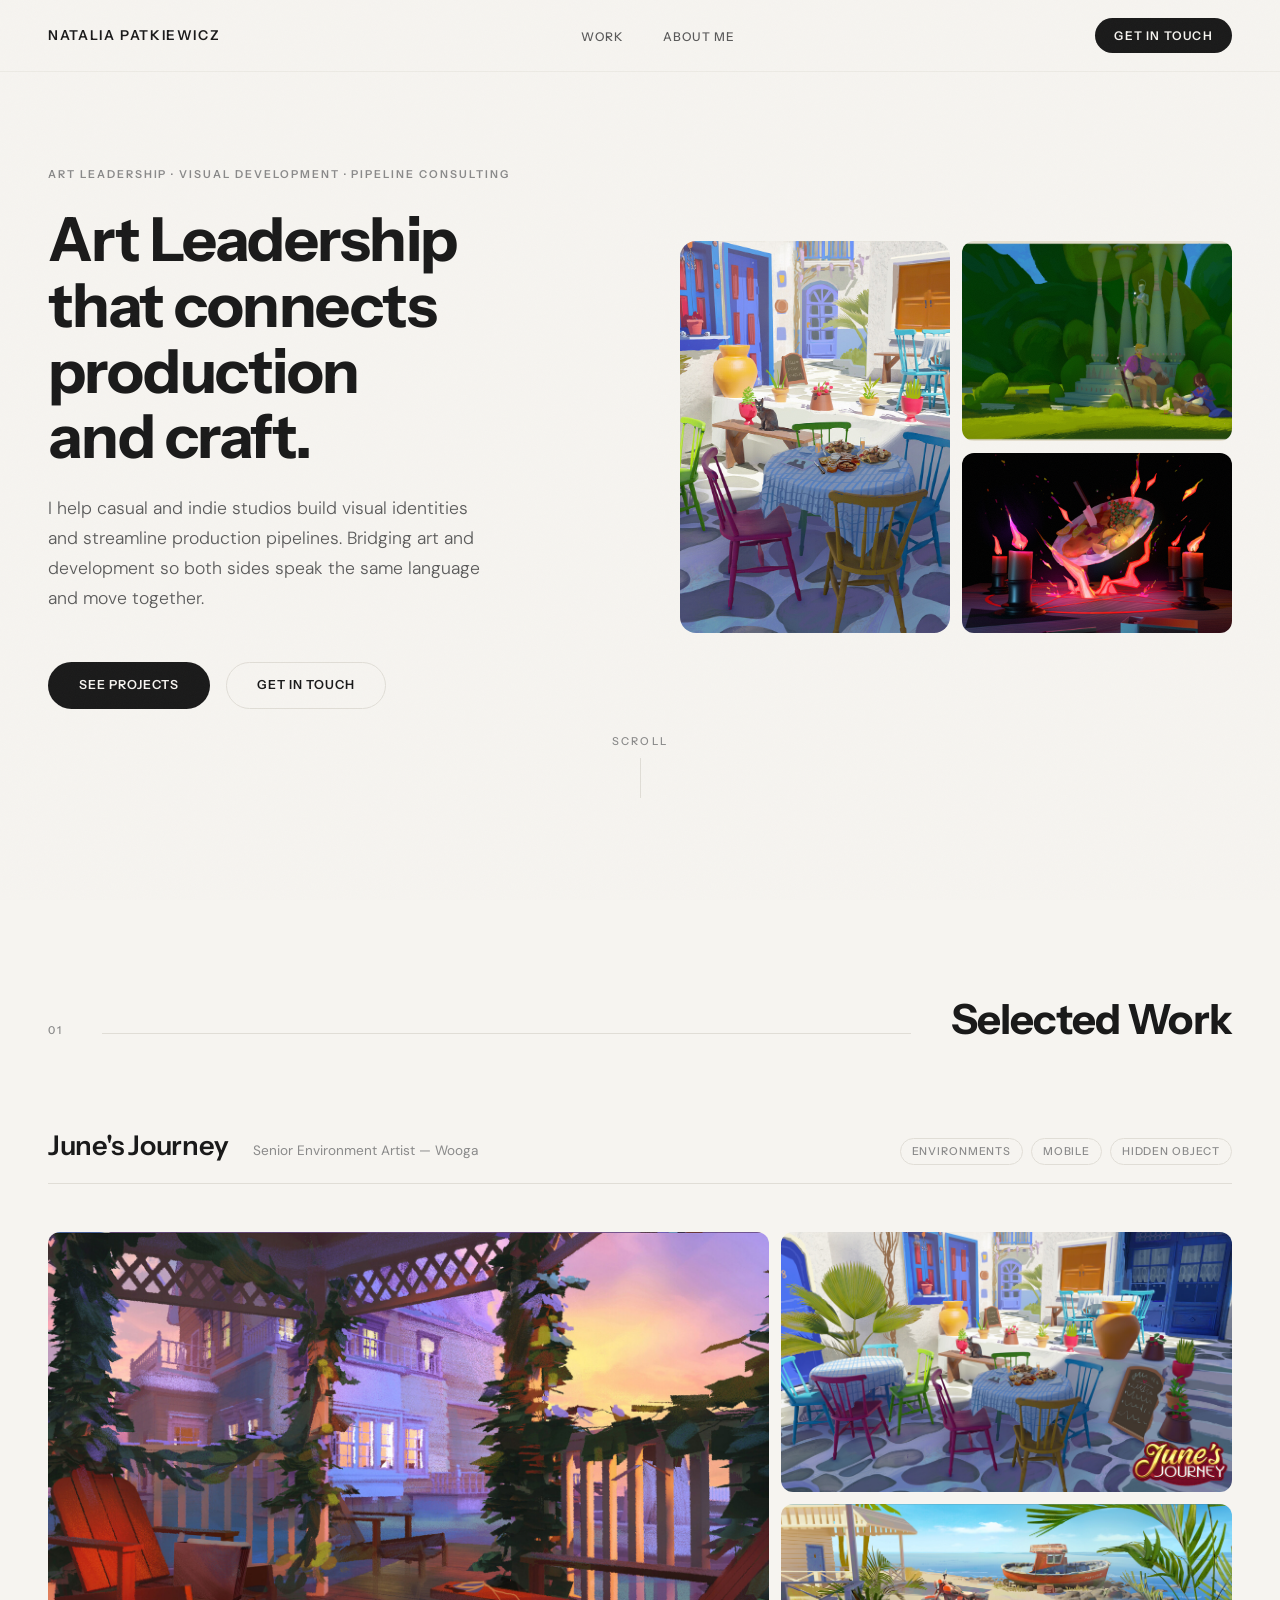
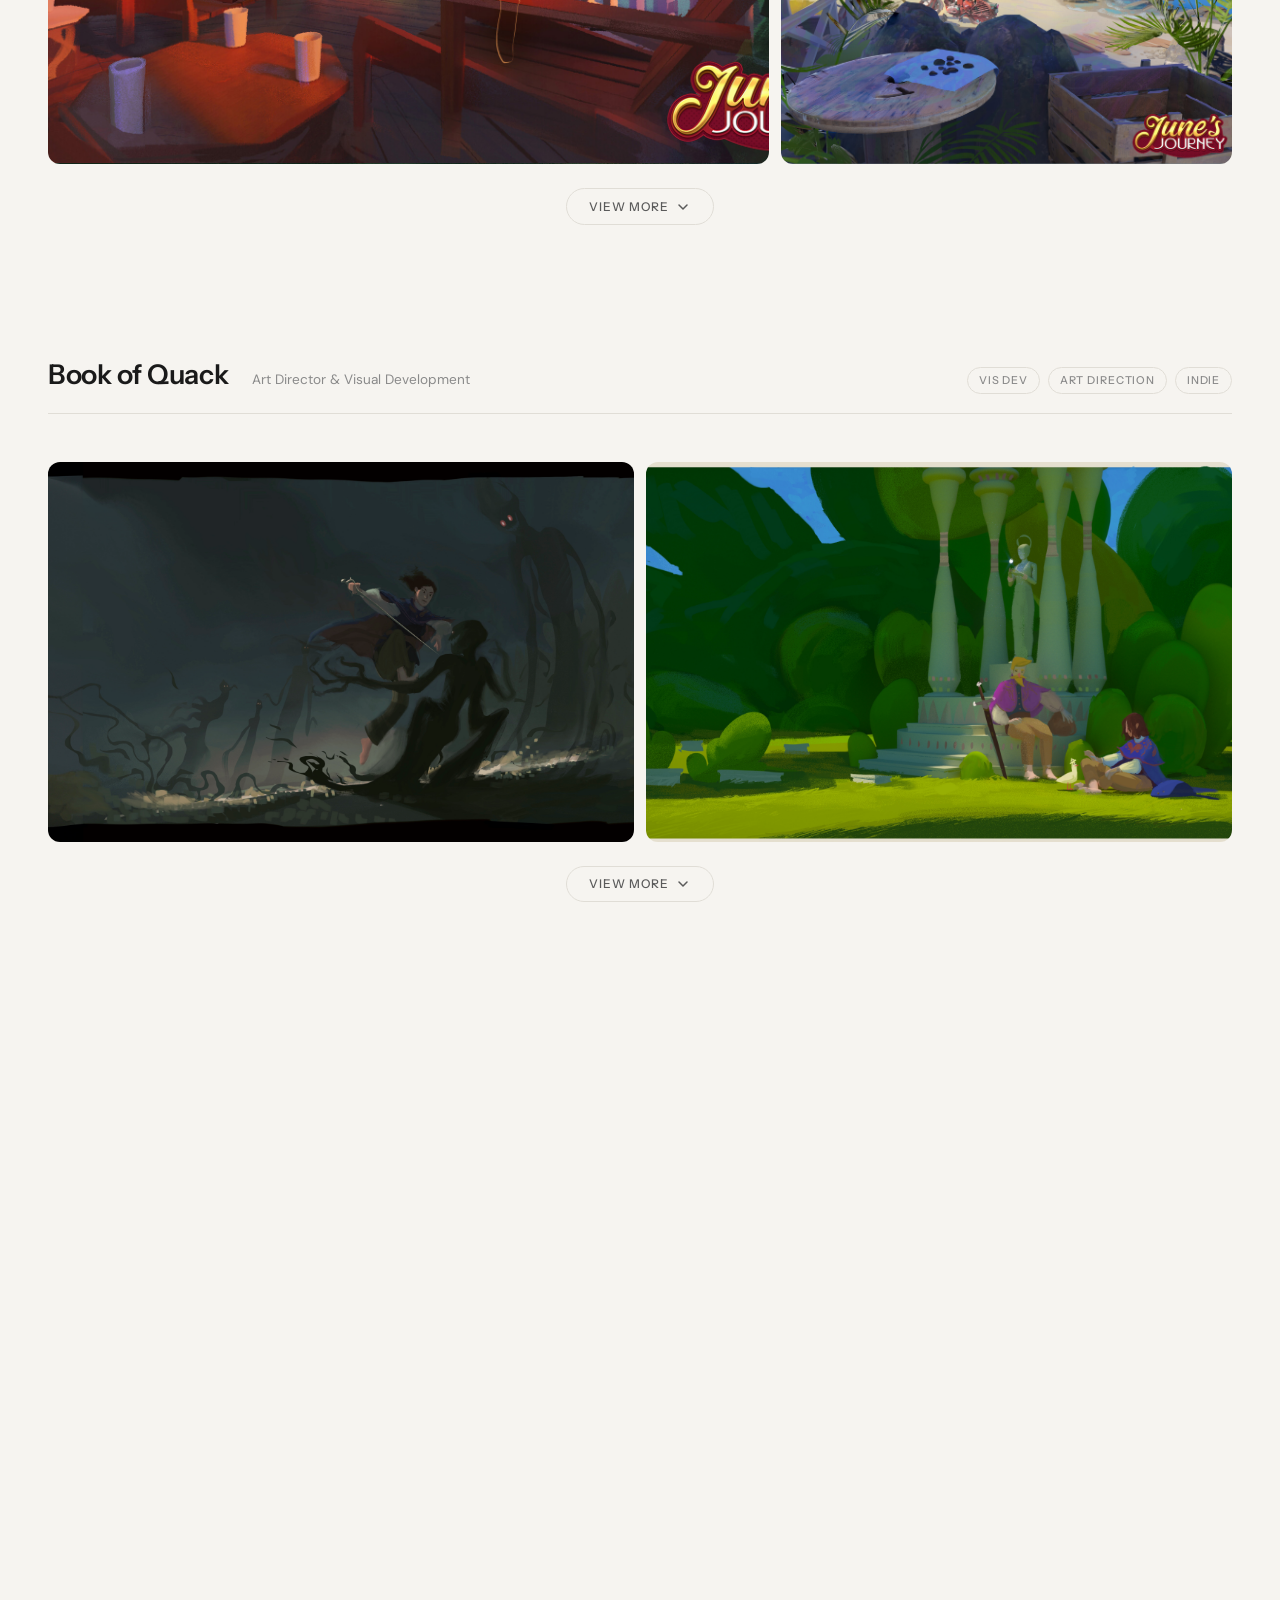
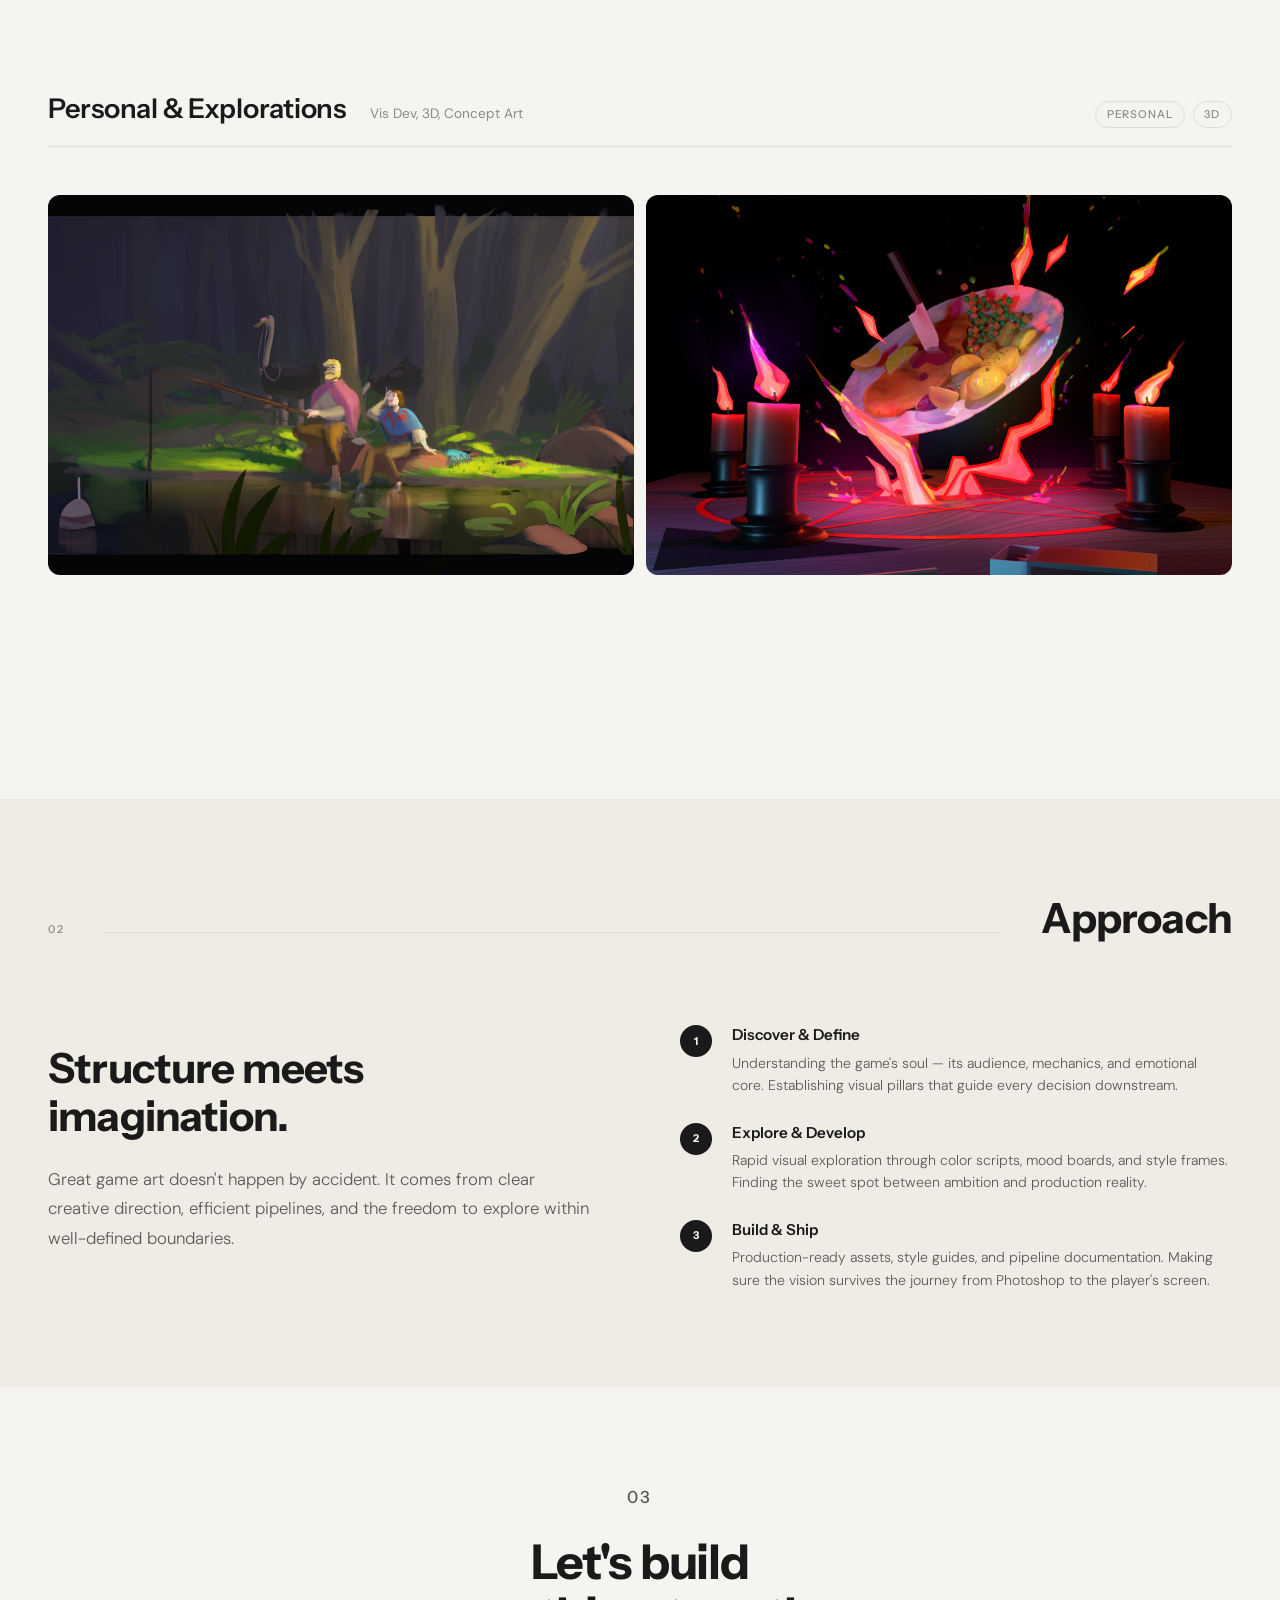
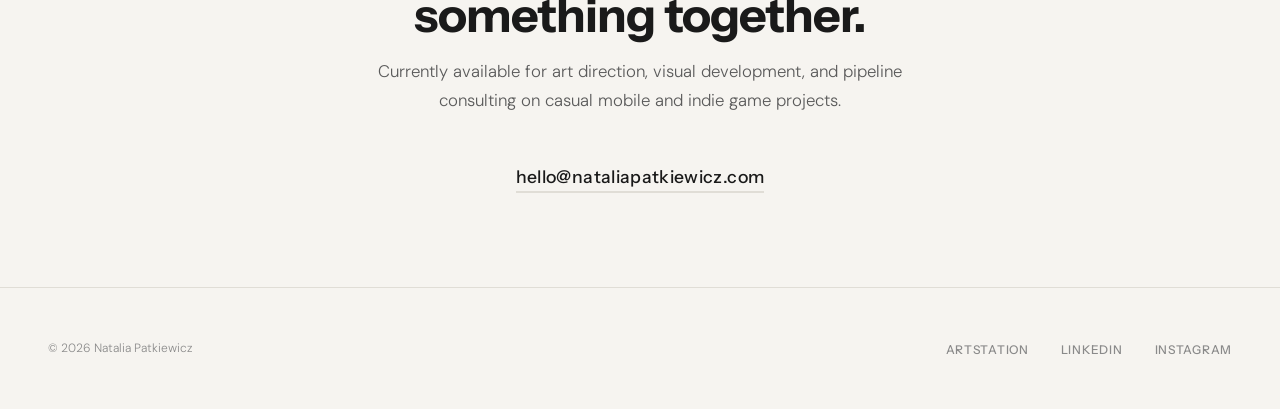
==== commit 5e798759: "Add editorial layout system, design consistency fixes, and services toggle - Add 3 editorial section" ====
--- a/index.html
+++ b/index.html
@@ -7,7 +7,7 @@
 <link rel="preconnect" href="https://fonts.googleapis.com">
 <link rel="preconnect" href="https://fonts.gstatic.com" crossorigin>
 <link href="https://fonts.googleapis.com/css2?family=DM+Sans:ital,opsz,wght@0,9..40,300;0,9..40,400;0,9..40,500;1,9..40,300;1,9..40,400&family=Instrument+Sans:wght@400;500;600;700&display=swap" rel="stylesheet">
-<link rel="stylesheet" href="styles/main.css">
+<link rel="stylesheet" href="styles/main.css?v=2">
 </head>
 <body>
 
@@ -19,7 +19,7 @@
     <a href="#" class="nav-logo">Natalia Patkiewicz</a>
     <ul class="nav-links">
       <li><a href="#work">Work</a></li>
-      <li><a href="#services">Services</a></li>
+      <li class="temp-hidden"><a href="#services">Services</a></li>
       <li><a href="#approach">About Me</a></li>
     </ul>
     <a href="#contact" class="nav-cta">Get in Touch</a>
@@ -64,7 +64,7 @@
 <!-- ============================================
      SERVICES
      ============================================ -->
-<section class="services container" id="services">
+<section class="services container temp-hidden" id="services">
   <div class="section-header reveal">
     <span class="section-number">01</span>
     <div class="section-line"></div>
@@ -100,7 +100,7 @@
      ============================================ -->
 <section class="work container" id="work">
   <div class="section-header reveal">
-    <span class="section-number">02</span>
+    <span class="section-number">01</span>
     <div class="section-line"></div>
     <h2 class="section-title">Selected Work</h2>
   </div>
@@ -108,6 +108,7 @@
   <!--
   ============================================================
     HOW TO EDIT THIS PORTFOLIO — QUICK GUIDE
+    (See also: CHEATSHEET.html for visual reference)
   ============================================================
 
     REORDER PROJECTS: Cut an entire <div class="project-block"> ... </div>
@@ -115,30 +116,28 @@
 
     ADD A NEW PROJECT:
     1. Create a new folder in assets/projects/your-project-name/
-    2. Put your images there
+    2. Put your images there (see CHEATSHEET.html for naming conventions)
     3. Copy the template at the bottom of this section (marked BLANK TEMPLATE),
        paste it where you want, and fill in the details.
 
-    ADD MORE IMAGES to an existing project: Inside the
-    <div class="project-grid ..."> block, copy one grid-item
-    and change the src and text:
-
-      <div class="grid-item">
-        <img src="assets/projects/your-project/image.jpg" alt="Description" loading="lazy">
-        <div class="img-overlay"><span>Caption Text</span></div>
-      </div>
-
-    GRID LAYOUTS — pick one class for the project-grid div:
-
-      layout-hero    → 1 big image left, 2 stacked right (great for 3 images)
-      layout-trio    → 3 equal columns (great for 3 images)
-      layout-pair    → 2 equal columns (great for 2 images)
-      layout-wide    → 1 full-width image (great for panoramas/storyboards)
-      layout-feature → 1 big left + 3 small right (great for 4 images)
-      layout-mosaic  → 2-column masonry-ish (great for 5-6 images, any number)
-
-    TAGS: Change the words inside <span class="tag">...</span>
-    to whatever you want (or remove the whole project-tags div).
+    ─── PREVIEW GRID LAYOUTS (always visible) ───
+
+      layout-hero    → 1 big image left, 2 stacked right (3 images)
+      layout-trio    → 3 equal columns (3 images)
+      layout-pair    → 2 equal columns (2 images)
+      layout-wide    → 1 full-width image (panoramas/storyboards)
+      layout-feature → 1 big left + 3 small right (4 images)
+      layout-mosaic  → 2-column masonry-ish (5-6 images, any number)
+
+    ─── EDITORIAL LAYOUTS (inside project-editorial, revealed on click) ───
+
+      ed-ultrawide        → Full-width image + text card below
+      ed-medium           → Image left (2/3) + card right (1/3)
+      ed-medium flip      → Card left (1/3) + image right (2/3)
+      ed-slim card-last   → 2 portrait images left + card right
+      ed-slim card-first  → Card left + 2 portrait images right
+
+    Mix any number of these inside one <div class="project-editorial">.
 
   ============================================================
   -->
@@ -170,24 +169,57 @@
         <div class="img-overlay"><span>Coastal Dock — Daytime Scene</span></div>
       </div>
     </div>
-    <!-- MORE IMAGES — hidden until "View more" is clicked -->
-    <div class="project-extra" id="extra-wooga">
-      <div class="project-grid layout-trio">
-        <div class="grid-item">
-          <img src="assets/projects/junes-journey/Wooga_03.jpg" alt="June's Journey — Victorian house exterior" loading="lazy">
-          <div class="img-overlay"><span>Victorian Porch — Night Lighting</span></div>
-        </div>
-        <div class="grid-item">
-          <img src="assets/projects/junes-journey/Wooga_02.jpg" alt="June's Journey — Detective office and process" loading="lazy">
-          <div class="img-overlay"><span>Detective Office — Process Breakdown</span></div>
-        </div>
-        <div class="grid-item">
+    <!-- EDITORIAL SECTIONS — hidden until "View more" is clicked -->
+    <div class="project-editorial">
+
+      <!-- ULTRAWIDE: full-width scene, text below -->
+      <div class="ed-section ed-ultrawide">
+        <div class="ed-img">
+          <img src="assets/projects/junes-journey/Wooga_03.jpg" alt="June's Journey — Victorian Porch" loading="lazy">
+          <div class="img-desc">
+            <span class="desc-label">Night Lighting</span>
+            <p>Victorian Porch — Same architecture, completely different mood through warm interior glow against a cool night sky.</p>
+          </div>
+        </div>
+        <div class="ed-card">
+          <div class="ed-card-label">Overview</div>
+          <p>Created richly detailed environments for Wooga's hit hidden-object game. Each scene needed to tell a story while hiding dozens of interactive objects in plain sight — balancing visual density with readability.</p>
+        </div>
+      </div>
+
+      <!-- MEDIUM: image left, card right -->
+      <div class="ed-section ed-medium">
+        <div class="ed-img">
+          <img src="assets/projects/junes-journey/Wooga_02.jpg" alt="June's Journey — Detective office process" loading="lazy">
+          <div class="img-desc">
+            <span class="desc-label">Process Breakdown</span>
+            <p>From grayscale composition to final render — a layered approach to environment storytelling.</p>
+          </div>
+        </div>
+        <div class="ed-card">
+          <div class="ed-card-label">Approach</div>
+          <p>Developed a layered composition system — foreground, midground, background — with colour temperature and directional lighting guiding the player's eye naturally through each scene.</p>
+        </div>
+      </div>
+
+      <!-- MEDIUM FLIPPED: card left, image right -->
+      <div class="ed-section ed-medium flip">
+        <div class="ed-img">
           <img src="assets/projects/junes-journey/Wooga_05.jpg" alt="June's Journey — Grayscale compositions" loading="lazy">
-          <div class="img-overlay"><span>Composition Explorations — Grayscale</span></div>
-        </div>
-      </div>
-    </div>
-    <button class="view-more-btn" data-target="extra-wooga">
+          <div class="img-desc">
+            <span class="desc-label">Exploration</span>
+            <p>Grayscale composition studies testing object placement and visual flow before committing to colour.</p>
+          </div>
+        </div>
+        <div class="ed-card">
+          <div class="ed-card-label">Impact</div>
+          <p>Contributed 20+ scenes across 3 seasonal updates, each maintaining the visual quality bar while meeting tight production deadlines.</p>
+        </div>
+      </div>
+
+    </div>
+
+    <button class="view-more-btn">
       <span class="view-more-text">View more</span>
       <svg class="view-more-icon" width="16" height="16" viewBox="0 0 16 16" fill="none"><path d="M4 6l4 4 4-4" stroke="currentColor" stroke-width="1.5" stroke-linecap="round" stroke-linejoin="round"/></svg>
     </button>
@@ -216,16 +248,42 @@
         <div class="img-overlay"><span>Temple Garden — Environment & Characters</span></div>
       </div>
     </div>
-    <!-- MORE IMAGES -->
-    <div class="project-extra" id="extra-boq">
-      <div class="project-grid layout-wide">
-        <div class="grid-item">
-          <img src="assets/projects/book-of-quack/Book of Quack_ 02.jpg" alt="Book of Quack — Hero in clearing" loading="lazy">
-          <div class="img-overlay"><span>Forest Clearing — Atmospheric Concept</span></div>
-        </div>
-      </div>
-    </div>
-    <button class="view-more-btn" data-target="extra-boq">
+    <!-- EDITORIAL SECTIONS -->
+    <div class="project-editorial">
+
+      <!-- ULTRAWIDE: full-width panoramic -->
+      <div class="ed-section ed-ultrawide">
+        <div class="ed-img">
+          <img src="assets/projects/book-of-quack/Book of Quack_ 02.jpg" alt="Book of Quack — Forest clearing" loading="lazy">
+          <div class="img-desc">
+            <span class="desc-label">Atmospheric Concept</span>
+            <p>Forest Clearing — Deep shadows with saturated accent lighting create the distinctive look of the game world.</p>
+          </div>
+        </div>
+        <div class="ed-card">
+          <div class="ed-card-label">Overview</div>
+          <p>Led visual development and art direction for an indie action-adventure title. Defined the game's entire visual identity — from early concepts through to production-ready assets. The challenge was building a cohesive dark-fantasy world that felt atmospheric without alienating casual players.</p>
+        </div>
+      </div>
+
+      <!-- MEDIUM: storyboard lineup -->
+      <div class="ed-section ed-medium">
+        <div class="ed-img">
+          <img src="assets/projects/book-of-quack/Book of Quack_story board lineup.jpg" alt="Book of Quack — Storyboard lineup" loading="lazy">
+          <div class="img-desc">
+            <span class="desc-label">Character Design</span>
+            <p>Storyboard lineup — Establishing character proportions and visual relationships across the full cast.</p>
+          </div>
+        </div>
+        <div class="ed-card">
+          <div class="ed-card-label">Approach</div>
+          <p>Every key moment illustration needed to convey both narrative stakes and the game's tonal balance between darkness and warmth. Deep shadows paired with saturated accent lighting created the distinctive look.</p>
+        </div>
+      </div>
+
+    </div>
+
+    <button class="view-more-btn">
       <span class="view-more-text">View more</span>
       <svg class="view-more-icon" width="16" height="16" viewBox="0 0 16 16" fill="none"><path d="M4 6l4 4 4-4" stroke="currentColor" stroke-width="1.5" stroke-linecap="round" stroke-linejoin="round"/></svg>
     </button>
@@ -291,16 +349,83 @@
         <span class="tag">Tag 2</span>
       </div>
     </div>
+
+    ~~ PREVIEW GRID (always visible — pick a layout class) ~~
     <div class="project-grid layout-pair">
       <div class="grid-item">
-        <img src="assets/projects/your-project/image-1.jpg" alt="Description" loading="lazy">
+        <img src="assets/projects/PROJECT/preview-01.jpg" alt="Description" loading="lazy">
         <div class="img-overlay"><span>Caption</span></div>
       </div>
       <div class="grid-item">
-        <img src="assets/projects/your-project/image-2.jpg" alt="Description" loading="lazy">
+        <img src="assets/projects/PROJECT/preview-02.jpg" alt="Description" loading="lazy">
         <div class="img-overlay"><span>Caption</span></div>
       </div>
     </div>
+
+    ~~ EDITORIAL SECTIONS (hidden until "View more") ~~
+    <div class="project-editorial">
+
+      ~~ ULTRAWIDE section ~~
+      <div class="ed-section ed-ultrawide">
+        <div class="ed-img">
+          <img src="assets/projects/PROJECT/ultra-01.jpg" alt="Description" loading="lazy">
+          <div class="img-desc">
+            <span class="desc-label">Label</span>
+            <p>Image description here.</p>
+          </div>
+        </div>
+        <div class="ed-card">
+          <div class="ed-card-label">Overview</div>
+          <p>Project description here.</p>
+        </div>
+      </div>
+
+      ~~ MEDIUM section (image left, card right) ~~
+      <div class="ed-section ed-medium">
+        <div class="ed-img">
+          <img src="assets/projects/PROJECT/med-01.jpg" alt="Description" loading="lazy">
+          <div class="img-desc">
+            <span class="desc-label">Label</span>
+            <p>Image description.</p>
+          </div>
+        </div>
+        <div class="ed-card">
+          <div class="ed-card-label">Approach</div>
+          <p>Text here.</p>
+        </div>
+      </div>
+
+      ~~ MEDIUM FLIPPED (card left, image right) ~~
+      <div class="ed-section ed-medium flip">
+        <div class="ed-img">
+          <img src="assets/projects/PROJECT/med-02.jpg" alt="Description" loading="lazy">
+        </div>
+        <div class="ed-card">
+          <div class="ed-card-label">Impact</div>
+          <p>Text here.</p>
+        </div>
+      </div>
+
+      ~~ SLIM section (2 portrait images + card) ~~
+      <div class="ed-section ed-slim card-last">
+        <div class="ed-img">
+          <img src="assets/projects/PROJECT/slim-01.jpg" alt="Description" loading="lazy">
+        </div>
+        <div class="ed-img">
+          <img src="assets/projects/PROJECT/slim-02.jpg" alt="Description" loading="lazy">
+        </div>
+        <div class="ed-card">
+          <div class="ed-card-label">Details</div>
+          <p>Text here.</p>
+        </div>
+      </div>
+
+    </div>
+
+    <button class="view-more-btn">
+      <span class="view-more-text">View more</span>
+      <svg class="view-more-icon" width="16" height="16" viewBox="0 0 16 16" fill="none"><path d="M4 6l4 4 4-4" stroke="currentColor" stroke-width="1.5" stroke-linecap="round" stroke-linejoin="round"/></svg>
+    </button>
   </div>
 
   ~~~~~~~~ CUT HERE ~~~~~~~~
@@ -313,7 +438,7 @@
 <section class="approach" id="approach">
   <div class="approach-inner container">
     <div class="section-header reveal">
-      <span class="section-number">03</span>
+      <span class="section-number">02</span>
       <div class="section-line"></div>
       <h2 class="section-title">Approach</h2>
     </div>
@@ -354,7 +479,7 @@
      ============================================ -->
 <section class="contact container" id="contact">
   <div class="contact-inner reveal">
-    <p class="section-number" style="margin-bottom: var(--space-md);">04</p>
+    <p class="section-number">03</p>
     <h2>Let's build<br>something together.</h2>
     <p>Currently available for art direction, visual development, and pipeline consulting on casual mobile and indie game projects.</p>
     <a href="mailto:hello@nataliapatkiewicz.com" class="contact-email">hello&#64;nataliapatkiewicz.com</a>
@@ -398,6 +523,28 @@
 <!-- ============================================
      SCRIPTS
      ============================================ -->
-<script src="scripts/main.js"></script>
+<script src="scripts/main.js?v=2"></script>
+<script>
+(function() {
+  var toggle = document.querySelector('.nav-toggle');
+  var links = document.querySelector('.nav-links');
+  if (!toggle || !links) return;
+  var isOpen = false;
+  var OPEN = 'display:flex;flex-direction:column;position:absolute;top:72px;left:0;right:0;background:rgba(246,244,240,0.97);backdrop-filter:blur(20px);-webkit-backdrop-filter:blur(20px);padding:1.5rem clamp(1.25rem,4vw,3rem);gap:1.5rem;border-bottom:1px solid #ECEAE4;list-style:none;z-index:99';
+  toggle.onclick = function() {
+    isOpen = !isOpen;
+    links.style.cssText = isOpen ? OPEN : '';
+    toggle.classList.toggle('is-open', isOpen);
+    toggle.setAttribute('aria-expanded', isOpen);
+  };
+  links.querySelectorAll('a').forEach(function(a) {
+    a.addEventListener('click', function() {
+      isOpen = false;
+      links.style.cssText = '';
+      toggle.classList.remove('is-open');
+    });
+  });
+}());
+</script>
 </body>
 </html>
--- a/styles/main.css
+++ b/styles/main.css
@@ -1,3 +1,11 @@
+/* ============================================
+   UTILITY — TEMPORARILY HIDDEN CONTENT
+   Remove .temp-hidden from elements to re-enable.
+   ============================================ */
+.temp-hidden {
+  display: none !important;
+}
+
 /* ============================================
    CSS CUSTOM PROPERTIES
    ============================================ */
@@ -21,6 +29,7 @@
   --space-lg: 3rem;
   --space-xl: 5rem;
   --space-2xl: 8rem;
+  --space-section: 6rem;
 
   --ease-out: cubic-bezier(0.16, 1, 0.3, 1);
   --ease-in-out: cubic-bezier(0.65, 0, 0.35, 1);
@@ -108,11 +117,6 @@
   color: var(--text-primary);
 }
 
-.nav-logo span {
-  font-weight: 400;
-  color: var(--text-tertiary);
-  margin-left: 0.5em;
-}
 
 .nav-links {
   display: flex;
@@ -122,7 +126,7 @@
 
 .nav-links a {
   font-family: var(--font-display);
-  font-size: 0.78rem;
+  font-size: 0.75rem;
   font-weight: 500;
   letter-spacing: 0.08em;
   text-transform: uppercase;
@@ -147,7 +151,7 @@
 
 .nav-cta {
   font-family: var(--font-display);
-  font-size: 0.75rem;
+  font-size: 0.75rem; /* unified small UI size */
   font-weight: 600;
   letter-spacing: 0.1em;
   text-transform: uppercase;
@@ -186,7 +190,7 @@
 
 .hero-label {
   font-family: var(--font-display);
-  font-size: 0.72rem;
+  font-size: 0.68rem;
   font-weight: 600;
   letter-spacing: 0.18em;
   text-transform: uppercase;
@@ -316,7 +320,7 @@
 
 .scroll-hint span {
   font-family: var(--font-display);
-  font-size: 0.65rem;
+  font-size: 0.68rem;
   font-weight: 500;
   letter-spacing: 0.2em;
   text-transform: uppercase;
@@ -346,8 +350,8 @@
    SERVICES SECTION
    ============================================ */
 .services {
-  padding-top: 6rem;
-  padding-bottom: 6rem;
+  padding-top: var(--space-section);
+  padding-bottom: var(--space-section);
 }
 
 .section-header {
@@ -361,7 +365,7 @@
 
 .section-number {
   font-family: var(--font-display);
-  font-size: 0.7rem;
+  font-size: 0.68rem;
   font-weight: 500;
   letter-spacing: 0.15em;
   text-transform: uppercase;
@@ -388,6 +392,8 @@
   display: grid;
   grid-template-columns: repeat(3, 1fr);
   gap: 2px;
+  border-radius: 16px;
+  overflow: hidden;
 }
 
 .service-card {
@@ -466,8 +472,8 @@
    PORTFOLIO / WORK SECTION
    ============================================ */
 .work {
-  padding-top: 6rem;
-  padding-bottom: 6rem;
+  padding-top: var(--space-section);
+  padding-bottom: var(--space-section);
 }
 
 .project-block {
@@ -532,7 +538,7 @@
 
 .project-grid.layout-hero {
   grid-template-columns: 1.6fr 1fr;
-  grid-template-rows: 200px 200px;
+  grid-template-rows: 260px 260px;
 }
 .project-grid.layout-hero > .grid-item:first-child {
   grid-row: 1 / 3;
@@ -555,7 +561,7 @@
 
 .project-grid.layout-feature {
   grid-template-columns: 1.4fr 1fr 1fr;
-  grid-template-rows: 210px 210px;
+  grid-template-rows: 260px 260px;
 }
 .project-grid.layout-feature > .grid-item:first-child {
   grid-row: 1 / 3;
@@ -788,10 +794,163 @@
 }
 
 /* ============================================
+   EDITORIAL SECTIONS (inside project-block)
+   ============================================ */
+
+/* Container — hidden until "View more" is clicked */
+.project-editorial {
+  overflow: hidden;
+  max-height: 0;
+  opacity: 0;
+  transition: max-height 0.7s cubic-bezier(0.16, 1, 0.3, 1),
+              opacity 0.5s ease,
+              margin 0.4s ease;
+  margin-top: 0;
+}
+.project-editorial.is-open {
+  max-height: 6000px;
+  opacity: 1;
+  margin-top: var(--space-lg);
+}
+
+/* Shared text card */
+.ed-card {
+  background: var(--surface);
+  border: 1px solid var(--border-light);
+  border-radius: 16px;
+  padding: clamp(1.5rem, 2.5vw, 2rem);
+}
+.ed-card-label {
+  font-family: var(--font-display);
+  font-size: 0.65rem;
+  font-weight: 600;
+  letter-spacing: 0.1em;
+  text-transform: uppercase;
+  color: var(--text-tertiary);
+  margin-bottom: 0.75rem;
+}
+.ed-card p {
+  font-size: 0.93rem;
+  line-height: 1.75;
+  color: var(--text-secondary);
+}
+.ed-card p + p {
+  margin-top: 0.75rem;
+}
+
+/* Shared editorial image */
+.ed-img {
+  border-radius: 16px;
+  overflow: hidden;
+  position: relative;
+  background: #E8E5DE;
+}
+.ed-img img {
+  width: 100%; height: 100%;
+  object-fit: cover; display: block;
+}
+/* Hover description on editorial images */
+.ed-img .img-desc {
+  position: absolute;
+  bottom: 0; left: 0; right: 0;
+  padding: 1.25rem;
+  background: linear-gradient(transparent 0%, rgba(0,0,0,0.7) 100%);
+  transform: translateY(100%);
+  transition: transform 0.35s cubic-bezier(0.16, 1, 0.3, 1);
+}
+.ed-img:hover .img-desc {
+  transform: translateY(0);
+}
+.img-desc .desc-label {
+  display: block;
+  font-size: 0.62rem;
+  font-weight: 600;
+  letter-spacing: 0.1em;
+  text-transform: uppercase;
+  color: rgba(255,255,255,0.55);
+  margin-bottom: 0.3rem;
+}
+.img-desc p {
+  font-size: 0.82rem;
+  line-height: 1.5;
+  color: #fff;
+}
+
+/* Section spacing */
+.ed-section {
+  margin-bottom: clamp(1.5rem, 3vw, 2.5rem);
+}
+.ed-section:last-child {
+  margin-bottom: 0;
+}
+
+/* Divider between editorial sections (optional) */
+.ed-divider {
+  height: 1px;
+  background: var(--border-light);
+  margin: clamp(2rem, 4vw, 3.5rem) 0;
+}
+
+
+/* ---- LAYOUT: ULTRAWIDE ----
+   Full-width image, full-width text card below */
+.ed-ultrawide .ed-img {
+  height: clamp(300px, 35vw, 480px);
+  margin-bottom: clamp(1rem, 2vw, 1.5rem);
+}
+
+
+/* ---- LAYOUT: MEDIUM ----
+   Image on one side (2/3), card on the other (1/3) */
+.ed-medium {
+  display: grid;
+  grid-template-columns: 2fr 1fr;
+  gap: clamp(1rem, 2vw, 1.5rem);
+  min-height: 380px;
+}
+.ed-medium .ed-img {
+  height: 100%;
+}
+.ed-medium .ed-card {
+  display: flex;
+  flex-direction: column;
+  justify-content: center;
+}
+/* Flip variant — card left, image right */
+.ed-medium.flip {
+  grid-template-columns: 1fr 2fr;
+}
+.ed-medium.flip .ed-card {
+  order: -1;
+}
+
+
+/* ---- LAYOUT: SLIM ----
+   Two portrait images + card beside them */
+.ed-slim {
+  display: grid;
+  grid-template-columns: 1fr 1fr 1fr;
+  gap: clamp(1rem, 2vw, 1.5rem);
+  min-height: 520px;
+}
+.ed-slim .ed-img {
+  height: 100%;
+}
+.ed-slim .ed-card {
+  display: flex;
+  flex-direction: column;
+  justify-content: center;
+}
+/* Card position variants */
+.ed-slim.card-first .ed-card { order: -1; }
+.ed-slim.card-last .ed-card { order: 3; }
+
+
+/* ============================================
    APPROACH SECTION
    ============================================ */
 .approach {
-  padding: 6rem 0;
+  padding: var(--space-section) 0;
   background: var(--bg-warm);
   position: relative;
 }
@@ -851,7 +1010,7 @@
 
 .step-num {
   font-family: var(--font-display);
-  font-size: 0.72rem;
+  font-size: 0.68rem;
   font-weight: 700;
   width: 32px;
   height: 32px;
@@ -883,14 +1042,18 @@
    CONTACT / CTA SECTION
    ============================================ */
 .contact {
-  padding-top: 6rem;
-  padding-bottom: 6rem;
+  padding-top: var(--space-section);
+  padding-bottom: var(--space-section);
   text-align: center;
 }
 
 .contact-inner {
   max-width: 600px;
   margin: 0 auto;
+}
+
+.contact .section-number {
+  margin-bottom: var(--space-md);
 }
 
 .contact h2 {
@@ -939,7 +1102,7 @@
 }
 
 .footer-copy {
-  font-size: 0.78rem;
+  font-size: 0.75rem;
   color: var(--text-tertiary);
 }
 
@@ -951,7 +1114,7 @@
 
 .footer-links a {
   font-family: var(--font-display);
-  font-size: 0.75rem;
+  font-size: 0.75rem; /* unified small UI size */
   font-weight: 500;
   letter-spacing: 0.06em;
   text-transform: uppercase;
@@ -1016,6 +1179,11 @@
   transition: all 0.3s ease;
 }
 
+/* Mobile nav link size when menu is open (JS sets the container styles directly) */
+.nav-toggle.is-open span:nth-child(1) { transform: translateY(6.5px) rotate(45deg); }
+.nav-toggle.is-open span:nth-child(2) { opacity: 0; }
+.nav-toggle.is-open span:nth-child(3) { transform: translateY(-6.5px) rotate(-45deg); }
+
 /* ============================================
    RESPONSIVE
    ============================================ */
@@ -1078,6 +1246,24 @@
     flex-direction: column;
     gap: 0.25rem;
   }
+
+  /* Editorial — tablet */
+  .ed-medium {
+    grid-template-columns: 1fr;
+    min-height: auto;
+  }
+  .ed-medium .ed-img { height: 280px; }
+  .ed-medium.flip .ed-card { order: 0; }
+
+  .ed-slim {
+    grid-template-columns: 1fr 1fr;
+    min-height: auto;
+  }
+  .ed-slim .ed-card {
+    grid-column: 1 / -1;
+    order: 3 !important;
+  }
+  .ed-slim .ed-img { height: 400px; }
 }
 
 @media (max-width: 640px) {
@@ -1094,4 +1280,11 @@
     gap: var(--space-sm);
     text-align: center;
   }
-}
+
+  /* Editorial — mobile */
+  .ed-slim {
+    grid-template-columns: 1fr;
+  }
+  .ed-slim .ed-card { grid-column: auto; }
+  .ed-slim .ed-img { height: 500px; }
+}
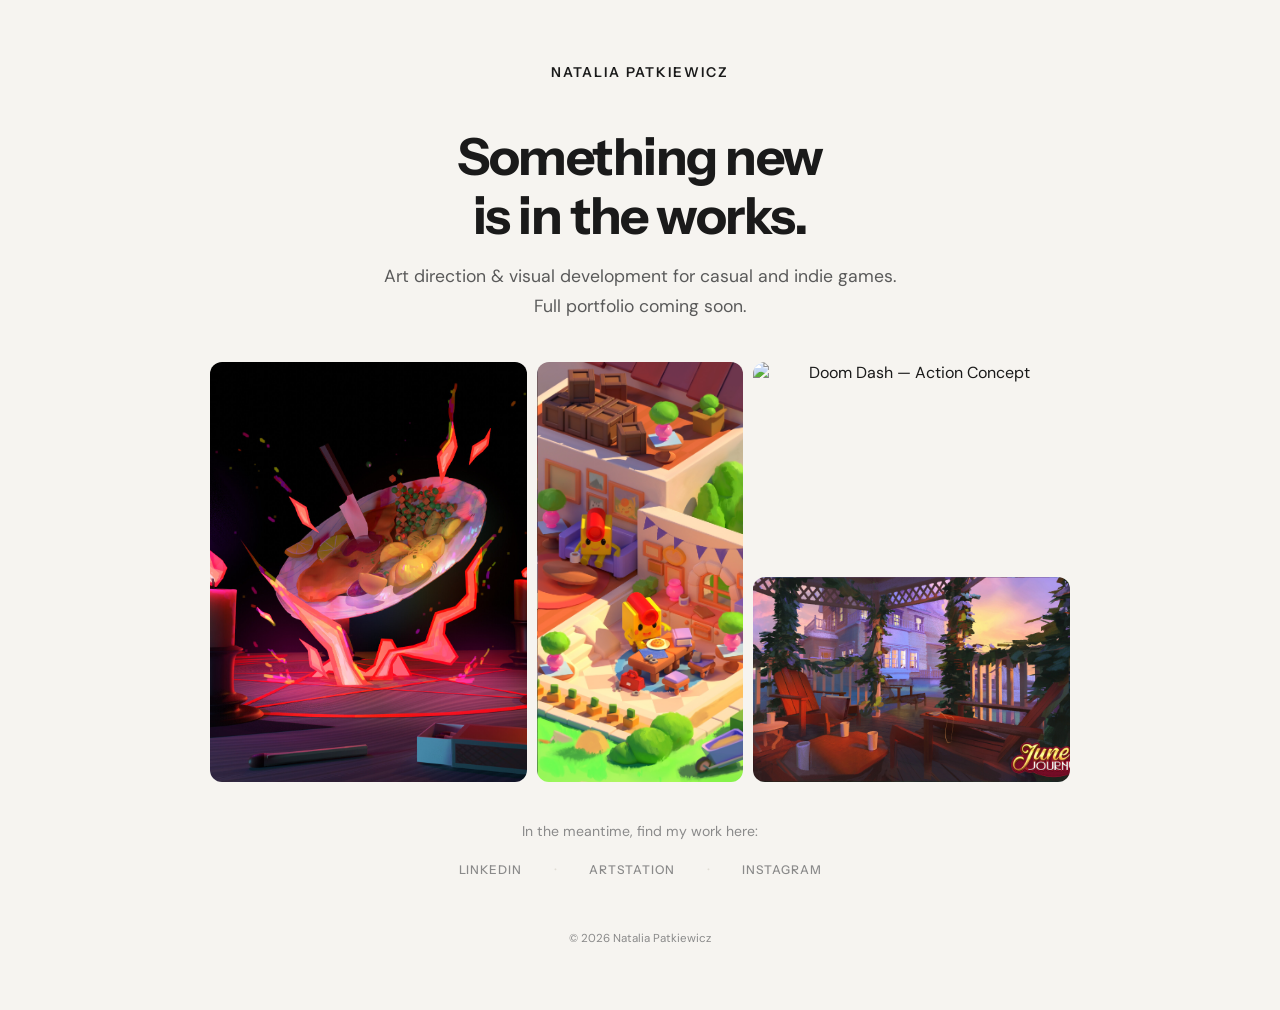
==== commit 102c3f7f: "Set up gh-pages branch with placeholder as index.html - Rename full portfolio to index-full.html (pr" ====
--- a/index.html
+++ b/index.html
@@ -6,545 +6,302 @@
 <title>Natalia Patkiewicz — Art Direction & Visual Development</title>
 <link rel="preconnect" href="https://fonts.googleapis.com">
 <link rel="preconnect" href="https://fonts.gstatic.com" crossorigin>
-<link href="https://fonts.googleapis.com/css2?family=DM+Sans:ital,opsz,wght@0,9..40,300;0,9..40,400;0,9..40,500;1,9..40,300;1,9..40,400&family=Instrument+Sans:wght@400;500;600;700&display=swap" rel="stylesheet">
-<link rel="stylesheet" href="styles/main.css?v=2">
+<link href="https://fonts.googleapis.com/css2?family=DM+Sans:opsz,wght@9..40,300;9..40,400;9..40,500&family=Instrument+Sans:wght@400;500;600;700&display=swap" rel="stylesheet">
+<style>
+:root {
+  --bg: #F6F4F0;
+  --surface: #FFFFFF;
+  --text-primary: #1A1A1A;
+  --text-secondary: #5A5A5A;
+  --text-tertiary: #8A8A8A;
+  --border: #E0DDD6;
+  --border-light: #ECEAE4;
+  --font-display: 'Instrument Sans', sans-serif;
+  --font-body: 'DM Sans', sans-serif;
+}
+
+*, *::before, *::after { margin: 0; padding: 0; box-sizing: border-box; }
+
+html {
+  -webkit-font-smoothing: antialiased;
+  -moz-osx-font-smoothing: grayscale;
+}
+
+body {
+  font-family: var(--font-body);
+  background: var(--bg);
+  color: var(--text-primary);
+  min-height: 100vh;
+  display: flex;
+  flex-direction: column;
+  align-items: center;
+  justify-content: center;
+  padding: clamp(2rem, 6vw, 4rem);
+}
+
+a { text-decoration: none; color: inherit; }
+
+/* ---- Main container ---- */
+.placeholder {
+  max-width: 860px;
+  width: 100%;
+  text-align: center;
+}
+
+/* ---- Logo / Name ---- */
+.logo {
+  font-family: var(--font-display);
+  font-size: 0.85rem;
+  font-weight: 600;
+  letter-spacing: 0.14em;
+  text-transform: uppercase;
+  margin-bottom: 3rem;
+  opacity: 0;
+  animation: fadeIn 0.8s ease 0.2s forwards;
+}
+
+/* ---- Heading ---- */
+.heading {
+  font-family: var(--font-display);
+  font-size: clamp(2rem, 5vw, 3.2rem);
+  font-weight: 700;
+  letter-spacing: -0.03em;
+  line-height: 1.15;
+  margin-bottom: 1rem;
+  opacity: 0;
+  animation: fadeUp 0.8s ease 0.4s forwards;
+}
+
+.subtext {
+  font-size: clamp(0.95rem, 1.8vw, 1.1rem);
+  color: var(--text-secondary);
+  line-height: 1.7;
+  max-width: 520px;
+  margin: 0 auto 2.5rem;
+  opacity: 0;
+  animation: fadeUp 0.8s ease 0.55s forwards;
+}
+
+/* ---- Mosaic ---- */
+.mosaic {
+  display: grid;
+  grid-template-columns: 1fr 0.65fr 1fr;
+  grid-template-rows: 1fr 1fr;
+  height: 420px;
+  gap: 10px;
+  margin-bottom: 2.5rem;
+  opacity: 0;
+  animation: fadeUp 0.8s ease 0.7s forwards;
+  transition: grid-template-columns 0.5s cubic-bezier(0.16, 1, 0.3, 1),
+              grid-template-rows 0.5s cubic-bezier(0.16, 1, 0.3, 1);
+}
+
+.mosaic-item {
+  border-radius: 12px;
+  overflow: hidden;
+  position: relative;
+}
+
+.mosaic-item img {
+  width: 100%;
+  height: 100%;
+  object-fit: cover;
+  display: block;
+  transition: transform 0.5s cubic-bezier(0.16, 1, 0.3, 1);
+}
+
+.mosaic-item:hover img {
+  transform: scale(1.03);
+}
+
+/* First image spans full left column */
+.mosaic-item:nth-child(1) {
+  grid-row: 1 / 3;
+}
+
+/* Middle: slim portrait */
+.mosaic-item:nth-child(2) {
+  grid-row: 1 / 3;
+}
+
+/* Right column: 2 stacked */
+.mosaic-item:nth-child(3) {
+  grid-column: 3;
+}
+.mosaic-item:nth-child(4) {
+  grid-column: 3;
+}
+
+/* ---- Mosaic hover: expand hovered column/row, shrink others ---- */
+
+/* Hover on left column (item 1) */
+.mosaic:has(.mosaic-item:nth-child(1):hover) {
+  grid-template-columns: 1.6fr 0.4fr 0.6fr;
+}
+
+/* Hover on center column (item 2) */
+.mosaic:has(.mosaic-item:nth-child(2):hover) {
+  grid-template-columns: 0.7fr 1.2fr 0.7fr;
+}
+.mosaic-item:nth-child(2) img {
+  object-position: center 80%;
+  transform-origin: center 85%;
+}
+
+/* Hover on top-right (item 3) */
+.mosaic:has(.mosaic-item:nth-child(3):hover) {
+  grid-template-columns: 0.7fr 0.4fr 1.5fr;
+  grid-template-rows: 1.4fr 0.6fr;
+}
+
+/* Hover on bottom-right (item 4) */
+.mosaic:has(.mosaic-item:nth-child(4):hover) {
+  grid-template-columns: 0.7fr 0.4fr 1.5fr;
+  grid-template-rows: 0.6fr 1.4fr;
+}
+
+/* ---- Find me line ---- */
+.find-me {
+  font-size: 0.88rem;
+  color: var(--text-tertiary);
+  margin-bottom: 1rem;
+  opacity: 0;
+  animation: fadeUp 0.8s ease 0.82s forwards;
+}
+
+/* ---- Social links ---- */
+.socials {
+  display: flex;
+  align-items: center;
+  justify-content: center;
+  gap: 2rem;
+  opacity: 0;
+  animation: fadeUp 0.8s ease 0.85s forwards;
+}
+
+.social-link {
+  font-family: var(--font-display);
+  font-size: 0.75rem;
+  font-weight: 500;
+  letter-spacing: 0.08em;
+  text-transform: uppercase;
+  color: var(--text-tertiary);
+  padding: 0.5em 0;
+  position: relative;
+  transition: color 0.3s ease;
+}
+
+.social-link::after {
+  content: '';
+  position: absolute;
+  bottom: 0;
+  left: 0;
+  right: 0;
+  height: 1.5px;
+  background: var(--text-primary);
+  transform: scaleX(0);
+  transform-origin: center;
+  transition: transform 0.35s cubic-bezier(0.16, 1, 0.3, 1);
+}
+
+.social-link:hover {
+  color: var(--text-primary);
+}
+
+.social-link:hover::after {
+  transform: scaleX(1);
+}
+
+/* ---- Divider dots ---- */
+.dot-divider {
+  color: var(--border);
+  font-size: 0.5rem;
+  user-select: none;
+}
+
+/* ---- Footer line ---- */
+.footer-line {
+  margin-top: 3rem;
+  font-size: 0.72rem;
+  color: var(--text-tertiary);
+  opacity: 0;
+  animation: fadeIn 0.8s ease 1s forwards;
+}
+
+/* ---- Animations ---- */
+@keyframes fadeIn {
+  from { opacity: 0; }
+  to { opacity: 1; }
+}
+
+@keyframes fadeUp {
+  from { opacity: 0; transform: translateY(20px); }
+  to { opacity: 1; transform: translateY(0); }
+}
+
+/* ---- Responsive ---- */
+@media (max-width: 640px) {
+  .mosaic {
+    grid-template-columns: 1fr 1fr;
+    grid-template-rows: 1fr 1fr;
+    height: 360px;
+  }
+  .mosaic-item:nth-child(1) { grid-row: auto; }
+  .mosaic-item:nth-child(2) { grid-row: auto; }
+  .mosaic-item:nth-child(3) { grid-column: auto; }
+  .mosaic-item:nth-child(4) { grid-column: auto; }
+  /* Disable expand on mobile — touch doesn't hover well */
+  .mosaic:has(.mosaic-item:hover) {
+    grid-template-columns: 1fr 1fr;
+    grid-template-rows: 1fr 1fr;
+  }
+
+  .socials {
+    flex-direction: column;
+    gap: 1rem;
+  }
+  .dot-divider { display: none; }
+}
+</style>
 </head>
 <body>
 
-<!-- ============================================
-     NAVIGATION
-     ============================================ -->
-<nav class="nav" id="nav">
-  <div class="nav-inner">
-    <a href="#" class="nav-logo">Natalia Patkiewicz</a>
-    <ul class="nav-links">
-      <li><a href="#work">Work</a></li>
-      <li class="temp-hidden"><a href="#services">Services</a></li>
-      <li><a href="#approach">About Me</a></li>
-    </ul>
-    <a href="#contact" class="nav-cta">Get in Touch</a>
-    <button class="nav-toggle" aria-label="Menu">
-      <span></span><span></span><span></span>
-    </button>
-  </div>
-</nav>
-
-<!-- ============================================
-     HERO
-     ============================================ -->
-<section class="hero container" id="hero">
-  <div class="hero-content">
-    <div class="hero-text">
-      <p class="hero-label">Art Leadership &middot; Visual Development &middot; Pipeline Consulting</p>
-      <h1 class="hero-title">Art&nbsp;Leadership<br>that&nbsp;connects<br>production<br>and&nbsp;craft.</h1>
-      <p class="hero-subtitle">I help casual and indie studios build visual identities and streamline production pipelines. Bridging art and development so both sides speak the same language and move together.</p>
-      <div class="hero-actions">
-        <a href="#work" class="btn-primary">See Projects</a>
-        <a href="#contact" class="btn-secondary">Get in Touch</a>
-      </div>
+<div class="placeholder">
+
+  <p class="logo">Natalia Patkiewicz</p>
+
+  <h1 class="heading">Something new<br>is in the works.</h1>
+
+  <p class="subtext">Art direction & visual development for casual and indie games. Full portfolio coming soon.</p>
+
+  <div class="mosaic">
+    <div class="mosaic-item">
+      <img src="assets/projects/website-wip/preview-01.jpg" alt="Summoned Schnitzel — 3D Art" loading="eager">
     </div>
-    <div class="hero-mosaic">
-      <div class="mosaic-img">
-        <img src="assets/projects/junes-journey/Wooga_04.jpg" alt="June's Journey — Mediterranean scene" loading="eager">
-      </div>
-      <div class="mosaic-img">
-        <img src="assets/projects/book-of-quack/Book of Quack_ 03.jpg" alt="Book of Quack — Temple garden" loading="eager">
-      </div>
-      <div class="mosaic-img">
-        <img src="assets/projects/personal/natalia-patkiewicz-summoned-schnitzel-2-copy.jpg" alt="3D Art — Summoned Schnitzel" loading="eager">
-      </div>
+    <div class="mosaic-item">
+      <img src="assets/projects/website-wip/preview-02.jpg" alt="Casual Game — Isometric Scene" loading="eager">
+    </div>
+    <div class="mosaic-item">
+      <img src="assets/projects/website-wip/medium-image-02.jpg" alt="Doom Dash — Action Concept" loading="eager">
+    </div>
+    <div class="mosaic-item">
+      <img src="assets/projects/website-wip/preview-03.jpg" alt="June's Journey — Environment Art" loading="eager">
     </div>
   </div>
-  <div class="scroll-hint">
-    <span>Scroll</span>
-    <div class="scroll-line"></div>
+
+  <p class="find-me">In the meantime, find my work here:</p>
+
+  <div class="socials">
+    <a href="https://www.linkedin.com/in/natalia-patkiewicz/" target="_blank" rel="noopener" class="social-link">LinkedIn</a>
+    <span class="dot-divider">&bull;</span>
+    <a href="https://www.artstation.com/npatkiewicz" target="_blank" rel="noopener" class="social-link">ArtStation</a>
+    <span class="dot-divider">&bull;</span>
+    <a href="https://www.instagram.com/nataliapatkiewicz/" target="_blank" rel="noopener" class="social-link">Instagram</a>
   </div>
-</section>
-
-<!-- ============================================
-     SERVICES
-     ============================================ -->
-<section class="services container temp-hidden" id="services">
-  <div class="section-header reveal">
-    <span class="section-number">01</span>
-    <div class="section-line"></div>
-    <h2 class="section-title">Services</h2>
-  </div>
-  <div class="services-grid stagger-children">
-    <div class="service-card">
-      <div class="service-icon">
-        <svg viewBox="0 0 24 24"><circle cx="12" cy="12" r="3"/><path d="M12 1v2M12 21v2M4.22 4.22l1.42 1.42M18.36 18.36l1.42 1.42M1 12h2M21 12h2M4.22 19.78l1.42-1.42M18.36 5.64l1.42-1.42"/></svg>
-      </div>
-      <h3>Art Direction</h3>
-      <p>End-to-end art leadership for casual mobile games and indie titles. Defining visual identity, managing art teams, and ensuring creative vision translates from concept to final product.</p>
-    </div>
-    <div class="service-card">
-      <div class="service-icon">
-        <svg viewBox="0 0 24 24"><path d="M2 3h6a4 4 0 0 1 4 4v14a3 3 0 0 0-3-3H2z"/><path d="M22 3h-6a4 4 0 0 0-4 4v14a3 3 0 0 1 3-3h7z"/></svg>
-      </div>
-      <h3>Visual Development</h3>
-      <p>Environment design, character concepts, color scripts, and mood explorations. Building the visual language that makes a game world feel alive and consistent.</p>
-    </div>
-    <div class="service-card">
-      <div class="service-icon">
-        <svg viewBox="0 0 24 24"><polyline points="16 18 22 12 16 6"/><polyline points="8 6 2 12 8 18"/><line x1="12" y1="2" x2="12" y2="22"/></svg>
-      </div>
-      <h3>Pipeline Consulting</h3>
-      <p>Streamlining art production workflows. From asset handoff to tool selection, optimizing how art gets made so teams ship faster without sacrificing quality.</p>
-    </div>
-  </div>
-</section>
-
-<!-- ============================================
-     WORK / PORTFOLIO
-     ============================================ -->
-<section class="work container" id="work">
-  <div class="section-header reveal">
-    <span class="section-number">01</span>
-    <div class="section-line"></div>
-    <h2 class="section-title">Selected Work</h2>
-  </div>
-
-  <!--
-  ============================================================
-    HOW TO EDIT THIS PORTFOLIO — QUICK GUIDE
-    (See also: CHEATSHEET.html for visual reference)
-  ============================================================
-
-    REORDER PROJECTS: Cut an entire <div class="project-block"> ... </div>
-    block and paste it above or below another one. That's it.
-
-    ADD A NEW PROJECT:
-    1. Create a new folder in assets/projects/your-project-name/
-    2. Put your images there (see CHEATSHEET.html for naming conventions)
-    3. Copy the template at the bottom of this section (marked BLANK TEMPLATE),
-       paste it where you want, and fill in the details.
-
-    ─── PREVIEW GRID LAYOUTS (always visible) ───
-
-      layout-hero    → 1 big image left, 2 stacked right (3 images)
-      layout-trio    → 3 equal columns (3 images)
-      layout-pair    → 2 equal columns (2 images)
-      layout-wide    → 1 full-width image (panoramas/storyboards)
-      layout-feature → 1 big left + 3 small right (4 images)
-      layout-mosaic  → 2-column masonry-ish (5-6 images, any number)
-
-    ─── EDITORIAL LAYOUTS (inside project-editorial, revealed on click) ───
-
-      ed-ultrawide        → Full-width image + text card below
-      ed-medium           → Image left (2/3) + card right (1/3)
-      ed-medium flip      → Card left (1/3) + image right (2/3)
-      ed-slim card-last   → 2 portrait images left + card right
-      ed-slim card-first  → Card left + 2 portrait images right
-
-    Mix any number of these inside one <div class="project-editorial">.
-
-  ============================================================
-  -->
-
-
-  <!-- ==================== PROJECT: June's Journey ==================== -->
-  <div class="project-block reveal">
-    <div class="project-header">
-      <h3 class="project-name">June's Journey</h3>
-      <span class="project-role">Senior Environment Artist — Wooga</span>
-      <div class="project-tags">
-        <span class="tag">Environments</span>
-        <span class="tag">Mobile</span>
-        <span class="tag">Hidden Object</span>
-      </div>
-    </div>
-    <!-- HERO IMAGES — your best 3, always visible -->
-    <div class="project-grid layout-hero">
-      <div class="grid-item">
-        <img src="assets/projects/junes-journey/Wooga_01.jpg" alt="June's Journey — Porch sunset scene" loading="lazy">
-        <div class="img-overlay"><span>Evening Terrace — Environment Design</span></div>
-      </div>
-      <div class="grid-item">
-        <img src="assets/projects/junes-journey/Wooga_04.jpg" alt="June's Journey — Greek taverna" loading="lazy">
-        <div class="img-overlay"><span>Greek Taverna — Mediterranean Set</span></div>
-      </div>
-      <div class="grid-item">
-        <img src="assets/projects/junes-journey/Wooga_06.jpg" alt="June's Journey — Beach dock" loading="lazy">
-        <div class="img-overlay"><span>Coastal Dock — Daytime Scene</span></div>
-      </div>
-    </div>
-    <!-- EDITORIAL SECTIONS — hidden until "View more" is clicked -->
-    <div class="project-editorial">
-
-      <!-- ULTRAWIDE: full-width scene, text below -->
-      <div class="ed-section ed-ultrawide">
-        <div class="ed-img">
-          <img src="assets/projects/junes-journey/Wooga_03.jpg" alt="June's Journey — Victorian Porch" loading="lazy">
-          <div class="img-desc">
-            <span class="desc-label">Night Lighting</span>
-            <p>Victorian Porch — Same architecture, completely different mood through warm interior glow against a cool night sky.</p>
-          </div>
-        </div>
-        <div class="ed-card">
-          <div class="ed-card-label">Overview</div>
-          <p>Created richly detailed environments for Wooga's hit hidden-object game. Each scene needed to tell a story while hiding dozens of interactive objects in plain sight — balancing visual density with readability.</p>
-        </div>
-      </div>
-
-      <!-- MEDIUM: image left, card right -->
-      <div class="ed-section ed-medium">
-        <div class="ed-img">
-          <img src="assets/projects/junes-journey/Wooga_02.jpg" alt="June's Journey — Detective office process" loading="lazy">
-          <div class="img-desc">
-            <span class="desc-label">Process Breakdown</span>
-            <p>From grayscale composition to final render — a layered approach to environment storytelling.</p>
-          </div>
-        </div>
-        <div class="ed-card">
-          <div class="ed-card-label">Approach</div>
-          <p>Developed a layered composition system — foreground, midground, background — with colour temperature and directional lighting guiding the player's eye naturally through each scene.</p>
-        </div>
-      </div>
-
-      <!-- MEDIUM FLIPPED: card left, image right -->
-      <div class="ed-section ed-medium flip">
-        <div class="ed-img">
-          <img src="assets/projects/junes-journey/Wooga_05.jpg" alt="June's Journey — Grayscale compositions" loading="lazy">
-          <div class="img-desc">
-            <span class="desc-label">Exploration</span>
-            <p>Grayscale composition studies testing object placement and visual flow before committing to colour.</p>
-          </div>
-        </div>
-        <div class="ed-card">
-          <div class="ed-card-label">Impact</div>
-          <p>Contributed 20+ scenes across 3 seasonal updates, each maintaining the visual quality bar while meeting tight production deadlines.</p>
-        </div>
-      </div>
-
-    </div>
-
-    <button class="view-more-btn">
-      <span class="view-more-text">View more</span>
-      <svg class="view-more-icon" width="16" height="16" viewBox="0 0 16 16" fill="none"><path d="M4 6l4 4 4-4" stroke="currentColor" stroke-width="1.5" stroke-linecap="round" stroke-linejoin="round"/></svg>
-    </button>
-  </div>
-
-
-  <!-- ==================== PROJECT: Book of Quack ==================== -->
-  <div class="project-block reveal">
-    <div class="project-header">
-      <h3 class="project-name">Book of Quack</h3>
-      <span class="project-role">Art Director & Visual Development</span>
-      <div class="project-tags">
-        <span class="tag">Vis Dev</span>
-        <span class="tag">Art Direction</span>
-        <span class="tag">Indie</span>
-      </div>
-    </div>
-    <!-- HERO IMAGES — best 2, always visible -->
-    <div class="project-grid layout-pair">
-      <div class="grid-item">
-        <img src="assets/projects/book-of-quack/Book of Quack_ 01.jpg" alt="Book of Quack — Dark forest action scene" loading="lazy">
-        <div class="img-overlay"><span>Dark Forest — Key Moment Illustration</span></div>
-      </div>
-      <div class="grid-item">
-        <img src="assets/projects/book-of-quack/Book of Quack_ 03.jpg" alt="Book of Quack — Temple garden with characters" loading="lazy">
-        <div class="img-overlay"><span>Temple Garden — Environment & Characters</span></div>
-      </div>
-    </div>
-    <!-- EDITORIAL SECTIONS -->
-    <div class="project-editorial">
-
-      <!-- ULTRAWIDE: full-width panoramic -->
-      <div class="ed-section ed-ultrawide">
-        <div class="ed-img">
-          <img src="assets/projects/book-of-quack/Book of Quack_ 02.jpg" alt="Book of Quack — Forest clearing" loading="lazy">
-          <div class="img-desc">
-            <span class="desc-label">Atmospheric Concept</span>
-            <p>Forest Clearing — Deep shadows with saturated accent lighting create the distinctive look of the game world.</p>
-          </div>
-        </div>
-        <div class="ed-card">
-          <div class="ed-card-label">Overview</div>
-          <p>Led visual development and art direction for an indie action-adventure title. Defined the game's entire visual identity — from early concepts through to production-ready assets. The challenge was building a cohesive dark-fantasy world that felt atmospheric without alienating casual players.</p>
-        </div>
-      </div>
-
-      <!-- MEDIUM: storyboard lineup -->
-      <div class="ed-section ed-medium">
-        <div class="ed-img">
-          <img src="assets/projects/book-of-quack/Book of Quack_story board lineup.jpg" alt="Book of Quack — Storyboard lineup" loading="lazy">
-          <div class="img-desc">
-            <span class="desc-label">Character Design</span>
-            <p>Storyboard lineup — Establishing character proportions and visual relationships across the full cast.</p>
-          </div>
-        </div>
-        <div class="ed-card">
-          <div class="ed-card-label">Approach</div>
-          <p>Every key moment illustration needed to convey both narrative stakes and the game's tonal balance between darkness and warmth. Deep shadows paired with saturated accent lighting created the distinctive look.</p>
-        </div>
-      </div>
-
-    </div>
-
-    <button class="view-more-btn">
-      <span class="view-more-text">View more</span>
-      <svg class="view-more-icon" width="16" height="16" viewBox="0 0 16 16" fill="none"><path d="M4 6l4 4 4-4" stroke="currentColor" stroke-width="1.5" stroke-linecap="round" stroke-linejoin="round"/></svg>
-    </button>
-  </div>
-
-
-  <!-- ==================== PROJECT: Casual Game Prototype ==================== -->
-  <div class="project-block reveal">
-    <div class="project-header">
-      <h3 class="project-name">Casual Game Prototype</h3>
-      <span class="project-role">Art Direction & UI Design</span>
-      <div class="project-tags">
-        <span class="tag">Mobile</span>
-        <span class="tag">Casual</span>
-        <span class="tag">UI/UX</span>
-      </div>
-    </div>
-    <div class="project-grid layout-wide">
-      <div class="grid-item">
-        <img src="assets/projects/personal/Untitled_Artwork 10.jpg" alt="Casual puzzle game — UI and art direction" loading="lazy">
-        <div class="img-overlay"><span>Puzzle Game — UI Skins & Art Direction</span></div>
-      </div>
-    </div>
-  </div>
-
-
-  <!-- ==================== PROJECT: Personal & Explorations ==================== -->
-  <div class="project-block reveal">
-    <div class="project-header">
-      <h3 class="project-name">Personal & Explorations</h3>
-      <span class="project-role">Vis Dev, 3D, Concept Art</span>
-      <div class="project-tags">
-        <span class="tag">Personal</span>
-        <span class="tag">3D</span>
-      </div>
-    </div>
-    <div class="project-grid layout-pair">
-      <div class="grid-item">
-        <img src="assets/projects/personal/Rest_v2.jpg" alt="Fishing scene — personal concept art" loading="lazy">
-        <div class="img-overlay"><span>Rest — Personal Concept Painting</span></div>
-      </div>
-      <div class="grid-item">
-        <img src="assets/projects/personal/natalia-patkiewicz-summoned-schnitzel-2-copy.jpg" alt="Summoned Schnitzel — 3D art" loading="lazy">
-        <div class="img-overlay"><span>Summoned Schnitzel — 3D Illustration</span></div>
-      </div>
-    </div>
-  </div>
-
-
-  <!--
-  ============================================================
-    BLANK TEMPLATE — Copy everything between the CUT lines,
-    paste above, and fill in your details.
-  ============================================================
-  ~~~~~~~~ CUT HERE ~~~~~~~~
-
-  <div class="project-block reveal">
-    <div class="project-header">
-      <h3 class="project-name">PROJECT NAME</h3>
-      <span class="project-role">Your Role — Studio Name</span>
-      <div class="project-tags">
-        <span class="tag">Tag 1</span>
-        <span class="tag">Tag 2</span>
-      </div>
-    </div>
-
-    ~~ PREVIEW GRID (always visible — pick a layout class) ~~
-    <div class="project-grid layout-pair">
-      <div class="grid-item">
-        <img src="assets/projects/PROJECT/preview-01.jpg" alt="Description" loading="lazy">
-        <div class="img-overlay"><span>Caption</span></div>
-      </div>
-      <div class="grid-item">
-        <img src="assets/projects/PROJECT/preview-02.jpg" alt="Description" loading="lazy">
-        <div class="img-overlay"><span>Caption</span></div>
-      </div>
-    </div>
-
-    ~~ EDITORIAL SECTIONS (hidden until "View more") ~~
-    <div class="project-editorial">
-
-      ~~ ULTRAWIDE section ~~
-      <div class="ed-section ed-ultrawide">
-        <div class="ed-img">
-          <img src="assets/projects/PROJECT/ultra-01.jpg" alt="Description" loading="lazy">
-          <div class="img-desc">
-            <span class="desc-label">Label</span>
-            <p>Image description here.</p>
-          </div>
-        </div>
-        <div class="ed-card">
-          <div class="ed-card-label">Overview</div>
-          <p>Project description here.</p>
-        </div>
-      </div>
-
-      ~~ MEDIUM section (image left, card right) ~~
-      <div class="ed-section ed-medium">
-        <div class="ed-img">
-          <img src="assets/projects/PROJECT/med-01.jpg" alt="Description" loading="lazy">
-          <div class="img-desc">
-            <span class="desc-label">Label</span>
-            <p>Image description.</p>
-          </div>
-        </div>
-        <div class="ed-card">
-          <div class="ed-card-label">Approach</div>
-          <p>Text here.</p>
-        </div>
-      </div>
-
-      ~~ MEDIUM FLIPPED (card left, image right) ~~
-      <div class="ed-section ed-medium flip">
-        <div class="ed-img">
-          <img src="assets/projects/PROJECT/med-02.jpg" alt="Description" loading="lazy">
-        </div>
-        <div class="ed-card">
-          <div class="ed-card-label">Impact</div>
-          <p>Text here.</p>
-        </div>
-      </div>
-
-      ~~ SLIM section (2 portrait images + card) ~~
-      <div class="ed-section ed-slim card-last">
-        <div class="ed-img">
-          <img src="assets/projects/PROJECT/slim-01.jpg" alt="Description" loading="lazy">
-        </div>
-        <div class="ed-img">
-          <img src="assets/projects/PROJECT/slim-02.jpg" alt="Description" loading="lazy">
-        </div>
-        <div class="ed-card">
-          <div class="ed-card-label">Details</div>
-          <p>Text here.</p>
-        </div>
-      </div>
-
-    </div>
-
-    <button class="view-more-btn">
-      <span class="view-more-text">View more</span>
-      <svg class="view-more-icon" width="16" height="16" viewBox="0 0 16 16" fill="none"><path d="M4 6l4 4 4-4" stroke="currentColor" stroke-width="1.5" stroke-linecap="round" stroke-linejoin="round"/></svg>
-    </button>
-  </div>
-
-  ~~~~~~~~ CUT HERE ~~~~~~~~
-  -->
-</section>
-
-<!-- ============================================
-     APPROACH
-     ============================================ -->
-<section class="approach" id="approach">
-  <div class="approach-inner container">
-    <div class="section-header reveal">
-      <span class="section-number">02</span>
-      <div class="section-line"></div>
-      <h2 class="section-title">Approach</h2>
-    </div>
-    <div class="approach-grid">
-      <div class="approach-text reveal">
-        <h2>Structure meets<br>imagination.</h2>
-        <p>Great game art doesn't happen by accident. It comes from clear creative direction, efficient pipelines, and the freedom to explore within well-defined boundaries.</p>
-      </div>
-      <div class="approach-steps stagger-children">
-        <div class="step">
-          <span class="step-num">1</span>
-          <div class="step-content">
-            <h4>Discover & Define</h4>
-            <p>Understanding the game's soul — its audience, mechanics, and emotional core. Establishing visual pillars that guide every decision downstream.</p>
-          </div>
-        </div>
-        <div class="step">
-          <span class="step-num">2</span>
-          <div class="step-content">
-            <h4>Explore & Develop</h4>
-            <p>Rapid visual exploration through color scripts, mood boards, and style frames. Finding the sweet spot between ambition and production reality.</p>
-          </div>
-        </div>
-        <div class="step">
-          <span class="step-num">3</span>
-          <div class="step-content">
-            <h4>Build & Ship</h4>
-            <p>Production-ready assets, style guides, and pipeline documentation. Making sure the vision survives the journey from Photoshop to the player's screen.</p>
-          </div>
-        </div>
-      </div>
-    </div>
-  </div>
-</section>
-
-<!-- ============================================
-     CONTACT
-     ============================================ -->
-<section class="contact container" id="contact">
-  <div class="contact-inner reveal">
-    <p class="section-number">03</p>
-    <h2>Let's build<br>something together.</h2>
-    <p>Currently available for art direction, visual development, and pipeline consulting on casual mobile and indie game projects.</p>
-    <a href="mailto:hello@nataliapatkiewicz.com" class="contact-email">hello&#64;nataliapatkiewicz.com</a>
-  </div>
-</section>
-
-<!-- ============================================
-     FOOTER
-     ============================================ -->
-<footer class="footer">
-  <div class="container footer-inner">
-    <span class="footer-copy">&copy; 2026 Natalia Patkiewicz</span>
-    <ul class="footer-links">
-      <li><a href="#">ArtStation</a></li>
-      <li><a href="#">LinkedIn</a></li>
-      <li><a href="#">Instagram</a></li>
-    </ul>
-  </div>
-</footer>
-
-<!-- ============================================
-     LIGHTBOX OVERLAY
-     ============================================ -->
-<div class="lightbox" id="lightbox">
-  <span class="lightbox-counter" id="lightbox-counter"></span>
-  <button class="lightbox-close" id="lightbox-close" aria-label="Close">
-    <svg viewBox="0 0 24 24" fill="none" stroke="currentColor" stroke-width="1.5" stroke-linecap="round"><line x1="18" y1="6" x2="6" y2="18"/><line x1="6" y1="6" x2="18" y2="18"/></svg>
-  </button>
-  <button class="lightbox-prev" id="lightbox-prev" aria-label="Previous image">
-    <svg viewBox="0 0 24 24" fill="none" stroke="currentColor" stroke-width="1.5" stroke-linecap="round" stroke-linejoin="round"><polyline points="15 18 9 12 15 6"/></svg>
-  </button>
-  <button class="lightbox-next" id="lightbox-next" aria-label="Next image">
-    <svg viewBox="0 0 24 24" fill="none" stroke="currentColor" stroke-width="1.5" stroke-linecap="round" stroke-linejoin="round"><polyline points="9 6 15 12 9 18"/></svg>
-  </button>
-  <div class="lightbox-img-wrapper">
-    <img id="lightbox-img" src="" alt="">
-    <div class="lightbox-caption" id="lightbox-caption"></div>
-  </div>
+
+  <p class="footer-line">&copy; 2026 Natalia Patkiewicz</p>
+
 </div>
 
-<!-- ============================================
-     SCRIPTS
-     ============================================ -->
-<script src="scripts/main.js?v=2"></script>
-<script>
-(function() {
-  var toggle = document.querySelector('.nav-toggle');
-  var links = document.querySelector('.nav-links');
-  if (!toggle || !links) return;
-  var isOpen = false;
-  var OPEN = 'display:flex;flex-direction:column;position:absolute;top:72px;left:0;right:0;background:rgba(246,244,240,0.97);backdrop-filter:blur(20px);-webkit-backdrop-filter:blur(20px);padding:1.5rem clamp(1.25rem,4vw,3rem);gap:1.5rem;border-bottom:1px solid #ECEAE4;list-style:none;z-index:99';
-  toggle.onclick = function() {
-    isOpen = !isOpen;
-    links.style.cssText = isOpen ? OPEN : '';
-    toggle.classList.toggle('is-open', isOpen);
-    toggle.setAttribute('aria-expanded', isOpen);
-  };
-  links.querySelectorAll('a').forEach(function(a) {
-    a.addEventListener('click', function() {
-      isOpen = false;
-      links.style.cssText = '';
-      toggle.classList.remove('is-open');
-    });
-  });
-}());
-</script>
 </body>
 </html>
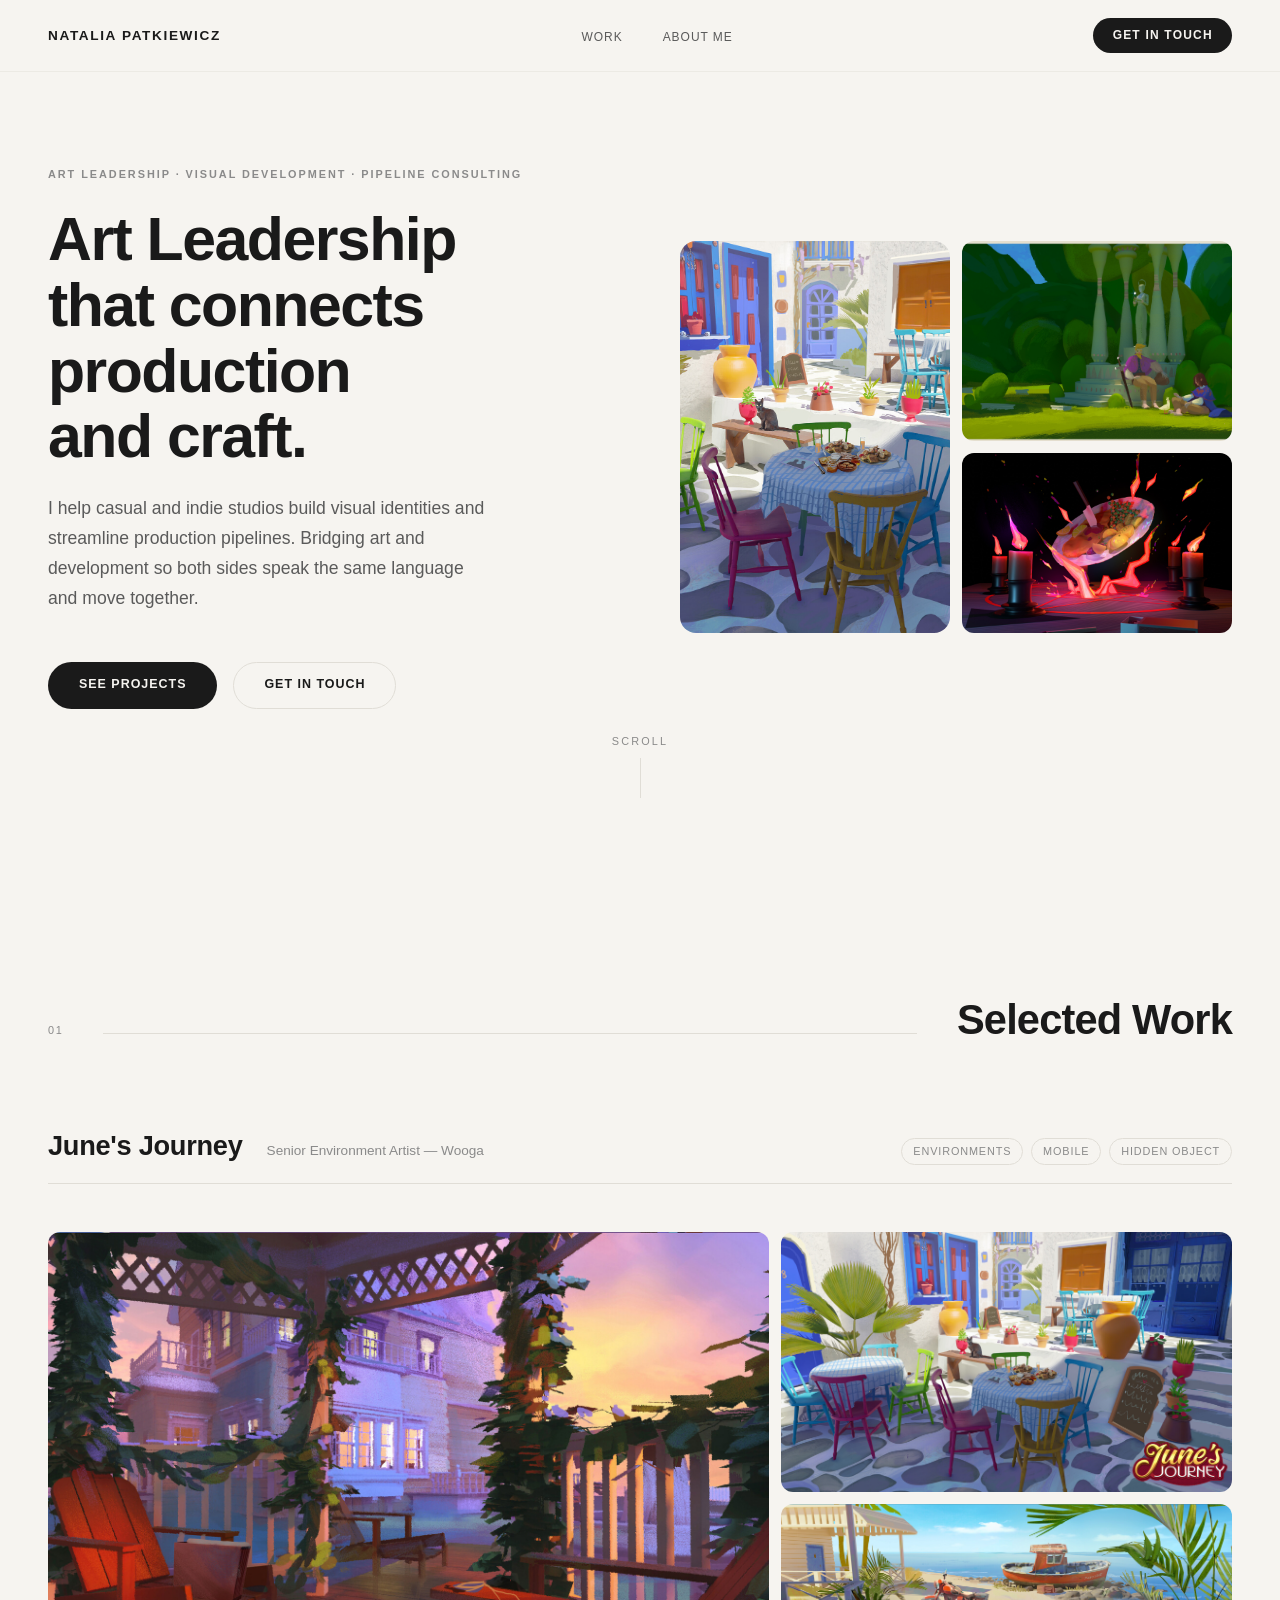
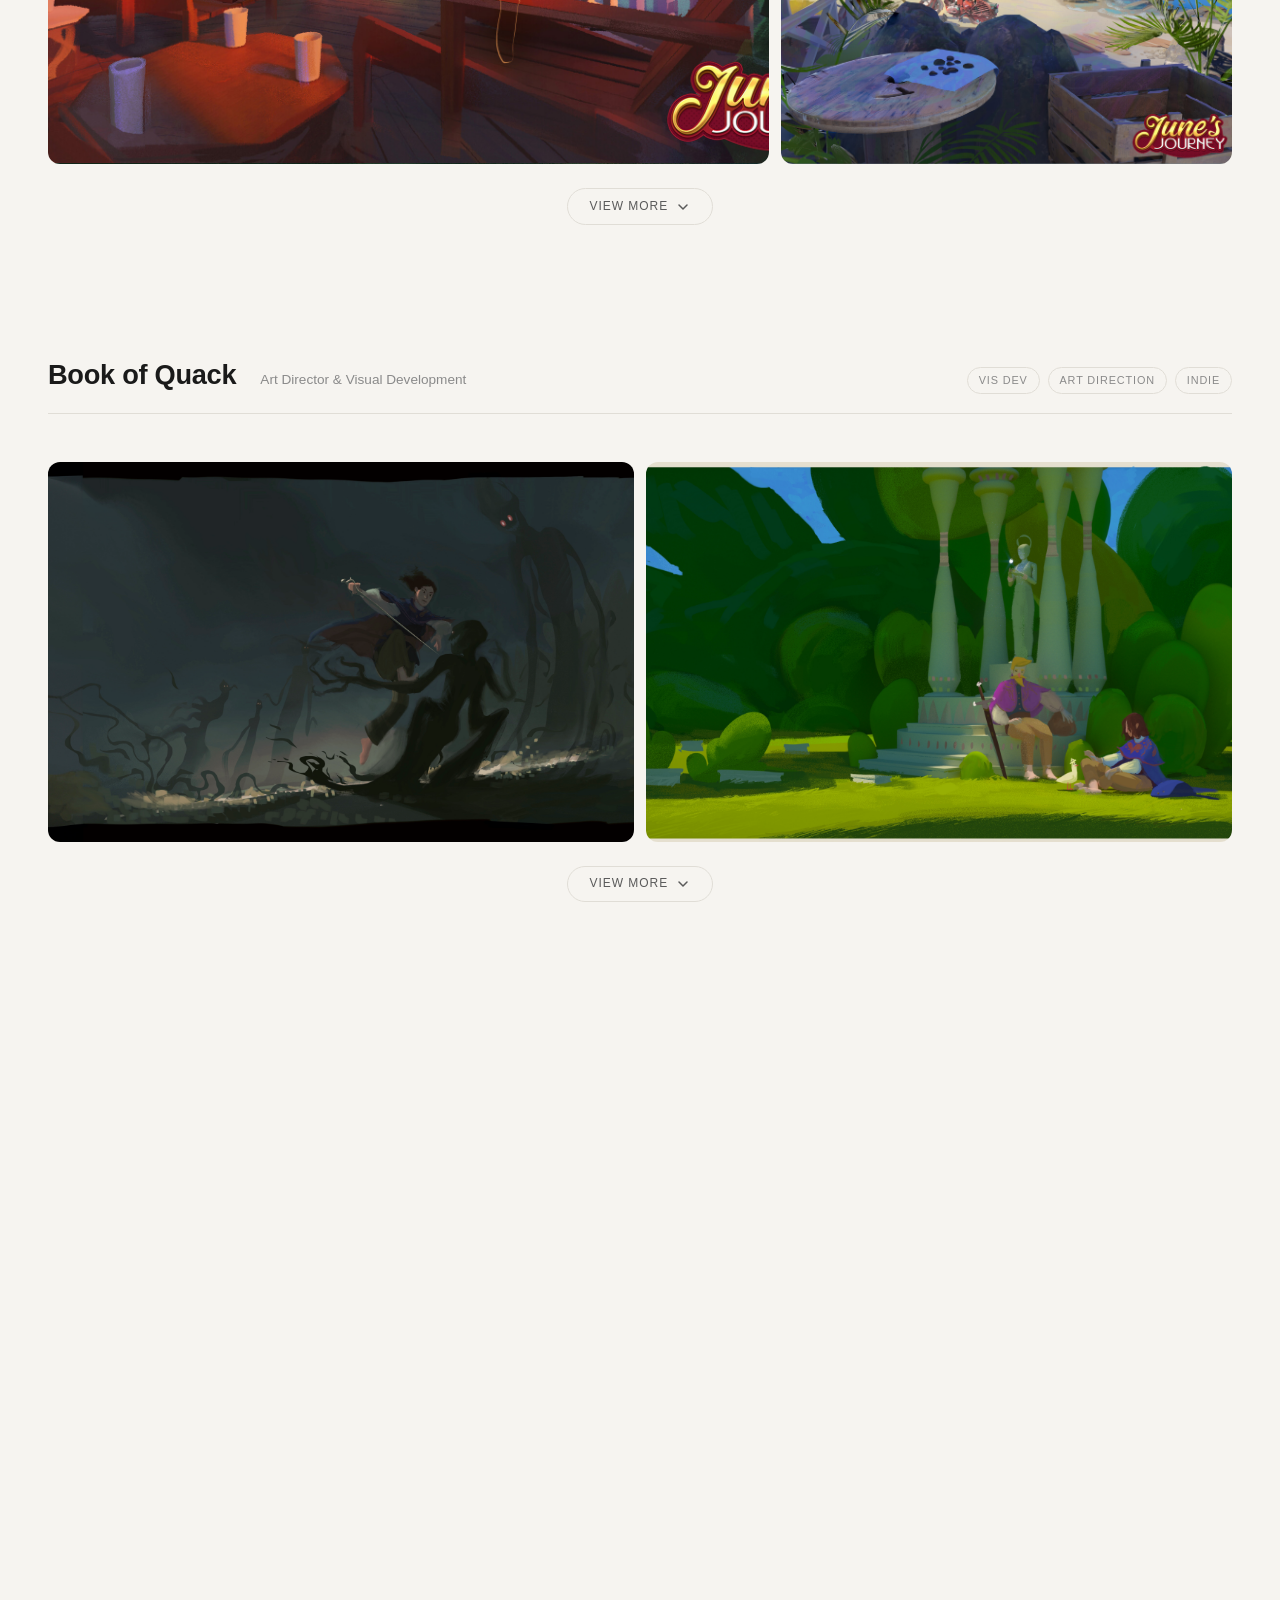
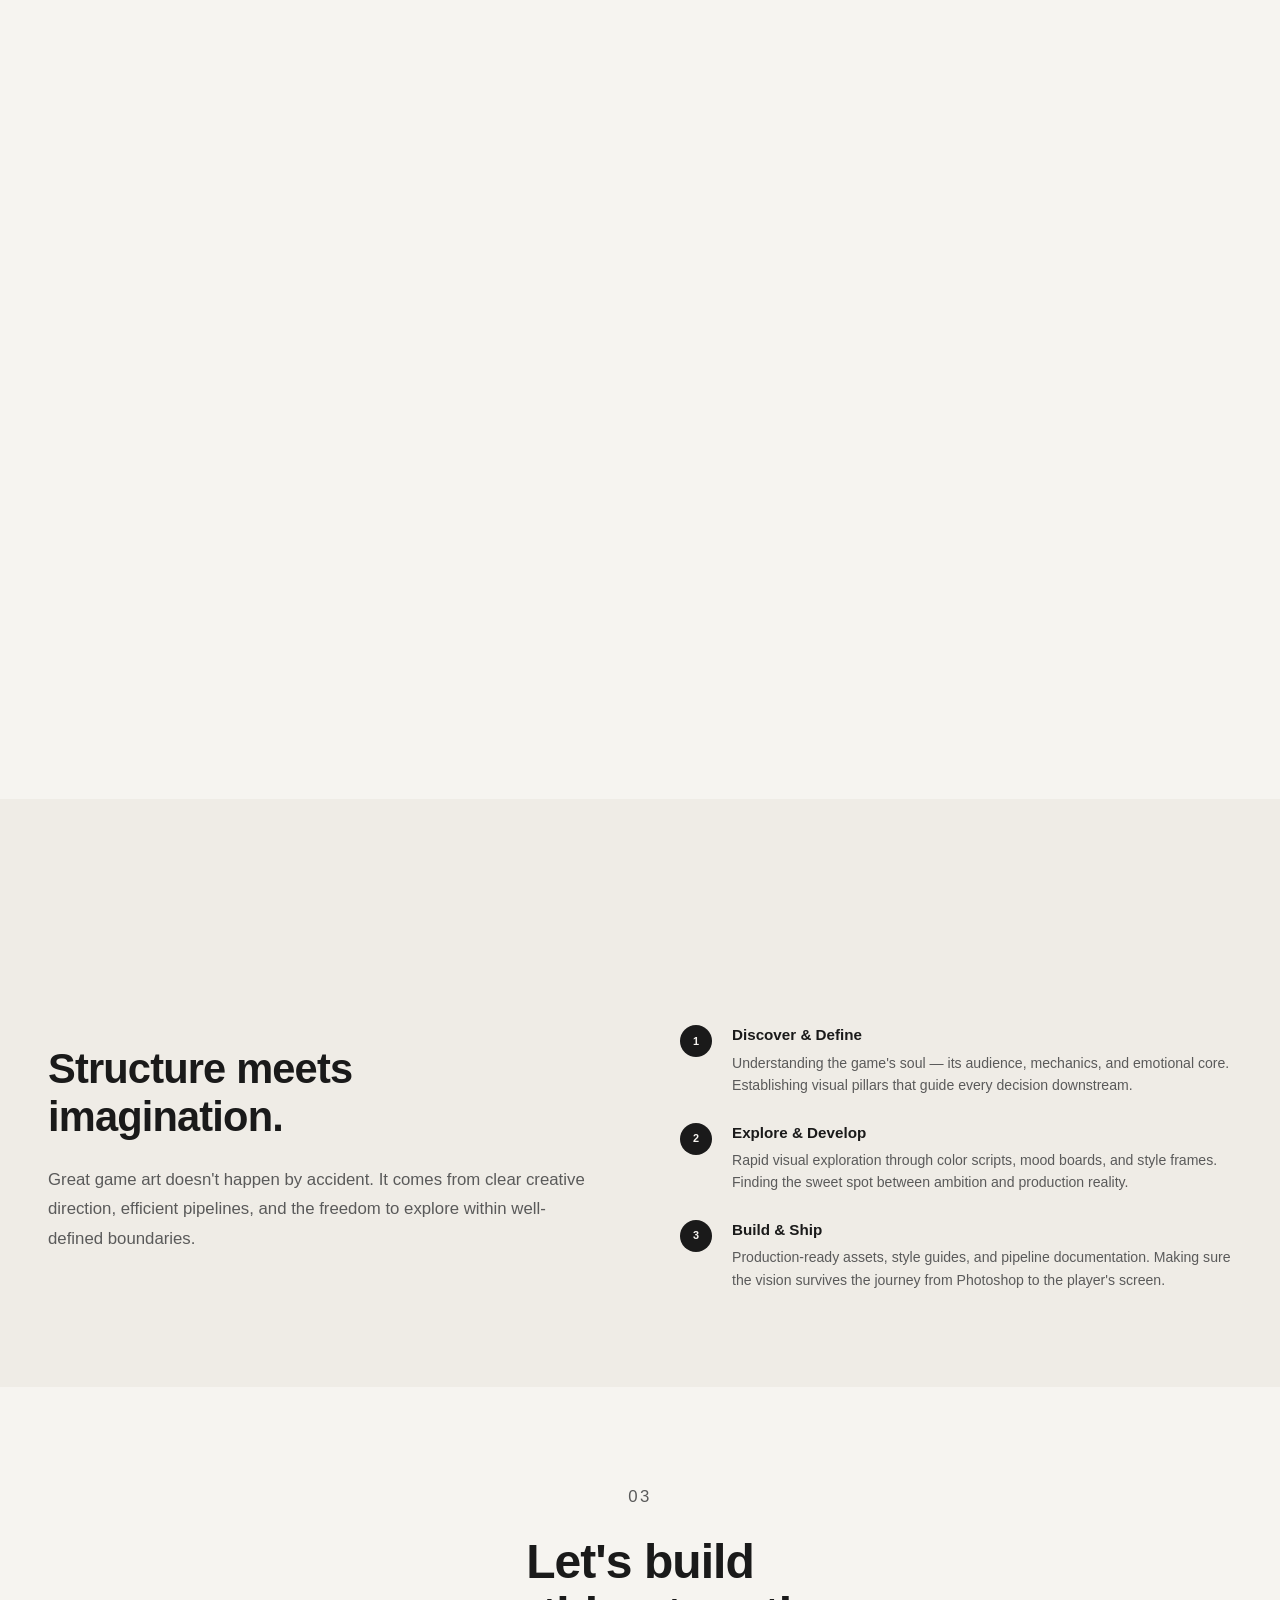
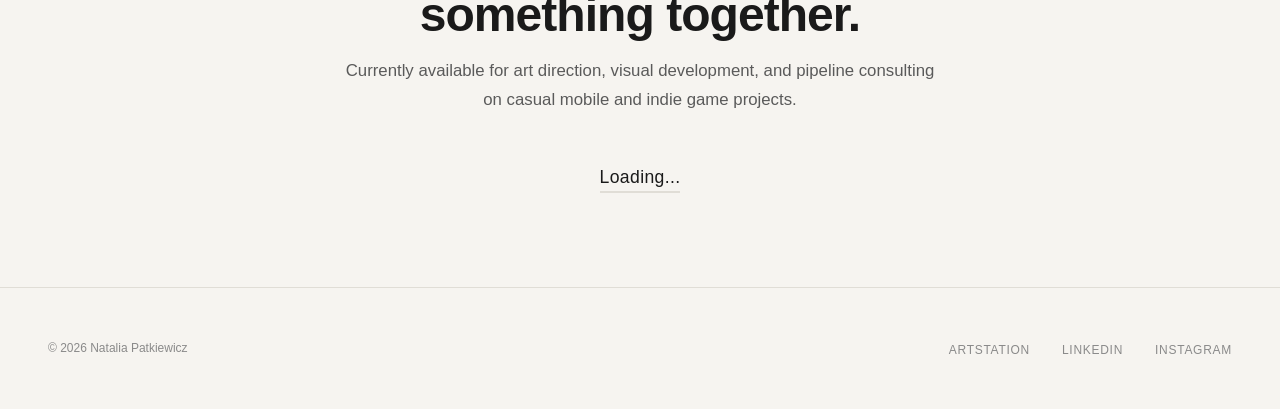
==== commit c9a14614: "adjusted wording of job titles" ====
--- a/index.html
+++ b/index.html
@@ -3,305 +3,550 @@
 <head>
 <meta charset="UTF-8">
 <meta name="viewport" content="width=device-width, initial-scale=1.0">
+<meta http-equiv="Content-Security-Policy" content="default-src 'self'; style-src 'self' 'unsafe-inline' https://fonts.googleapis.com; font-src https://fonts.gstatic.com; img-src 'self'; script-src 'self' 'unsafe-inline'">
+<meta name="referrer" content="strict-origin-when-cross-origin">
 <title>Natalia Patkiewicz — Art Direction & Visual Development</title>
 <link rel="preconnect" href="https://fonts.googleapis.com">
 <link rel="preconnect" href="https://fonts.gstatic.com" crossorigin>
-<link href="https://fonts.googleapis.com/css2?family=DM+Sans:opsz,wght@9..40,300;9..40,400;9..40,500&family=Instrument+Sans:wght@400;500;600;700&display=swap" rel="stylesheet">
-<style>
-:root {
-  --bg: #F6F4F0;
-  --surface: #FFFFFF;
-  --text-primary: #1A1A1A;
-  --text-secondary: #5A5A5A;
-  --text-tertiary: #8A8A8A;
-  --border: #E0DDD6;
-  --border-light: #ECEAE4;
-  --font-display: 'Instrument Sans', sans-serif;
-  --font-body: 'DM Sans', sans-serif;
-}
-
-*, *::before, *::after { margin: 0; padding: 0; box-sizing: border-box; }
-
-html {
-  -webkit-font-smoothing: antialiased;
-  -moz-osx-font-smoothing: grayscale;
-}
-
-body {
-  font-family: var(--font-body);
-  background: var(--bg);
-  color: var(--text-primary);
-  min-height: 100vh;
-  display: flex;
-  flex-direction: column;
-  align-items: center;
-  justify-content: center;
-  padding: clamp(2rem, 6vw, 4rem);
-}
-
-a { text-decoration: none; color: inherit; }
-
-/* ---- Main container ---- */
-.placeholder {
-  max-width: 860px;
-  width: 100%;
-  text-align: center;
-}
-
-/* ---- Logo / Name ---- */
-.logo {
-  font-family: var(--font-display);
-  font-size: 0.85rem;
-  font-weight: 600;
-  letter-spacing: 0.14em;
-  text-transform: uppercase;
-  margin-bottom: 3rem;
-  opacity: 0;
-  animation: fadeIn 0.8s ease 0.2s forwards;
-}
-
-/* ---- Heading ---- */
-.heading {
-  font-family: var(--font-display);
-  font-size: clamp(2rem, 5vw, 3.2rem);
-  font-weight: 700;
-  letter-spacing: -0.03em;
-  line-height: 1.15;
-  margin-bottom: 1rem;
-  opacity: 0;
-  animation: fadeUp 0.8s ease 0.4s forwards;
-}
-
-.subtext {
-  font-size: clamp(0.95rem, 1.8vw, 1.1rem);
-  color: var(--text-secondary);
-  line-height: 1.7;
-  max-width: 520px;
-  margin: 0 auto 2.5rem;
-  opacity: 0;
-  animation: fadeUp 0.8s ease 0.55s forwards;
-}
-
-/* ---- Mosaic ---- */
-.mosaic {
-  display: grid;
-  grid-template-columns: 1fr 0.65fr 1fr;
-  grid-template-rows: 1fr 1fr;
-  height: 420px;
-  gap: 10px;
-  margin-bottom: 2.5rem;
-  opacity: 0;
-  animation: fadeUp 0.8s ease 0.7s forwards;
-  transition: grid-template-columns 0.5s cubic-bezier(0.16, 1, 0.3, 1),
-              grid-template-rows 0.5s cubic-bezier(0.16, 1, 0.3, 1);
-}
-
-.mosaic-item {
-  border-radius: 12px;
-  overflow: hidden;
-  position: relative;
-}
-
-.mosaic-item img {
-  width: 100%;
-  height: 100%;
-  object-fit: cover;
-  display: block;
-  transition: transform 0.5s cubic-bezier(0.16, 1, 0.3, 1);
-}
-
-.mosaic-item:hover img {
-  transform: scale(1.03);
-}
-
-/* First image spans full left column */
-.mosaic-item:nth-child(1) {
-  grid-row: 1 / 3;
-}
-
-/* Middle: slim portrait */
-.mosaic-item:nth-child(2) {
-  grid-row: 1 / 3;
-}
-
-/* Right column: 2 stacked */
-.mosaic-item:nth-child(3) {
-  grid-column: 3;
-}
-.mosaic-item:nth-child(4) {
-  grid-column: 3;
-}
-
-/* ---- Mosaic hover: expand hovered column/row, shrink others ---- */
-
-/* Hover on left column (item 1) */
-.mosaic:has(.mosaic-item:nth-child(1):hover) {
-  grid-template-columns: 1.6fr 0.4fr 0.6fr;
-}
-
-/* Hover on center column (item 2) */
-.mosaic:has(.mosaic-item:nth-child(2):hover) {
-  grid-template-columns: 0.7fr 1.2fr 0.7fr;
-}
-.mosaic-item:nth-child(2) img {
-  object-position: center 80%;
-  transform-origin: center 85%;
-}
-
-/* Hover on top-right (item 3) */
-.mosaic:has(.mosaic-item:nth-child(3):hover) {
-  grid-template-columns: 0.7fr 0.4fr 1.5fr;
-  grid-template-rows: 1.4fr 0.6fr;
-}
-
-/* Hover on bottom-right (item 4) */
-.mosaic:has(.mosaic-item:nth-child(4):hover) {
-  grid-template-columns: 0.7fr 0.4fr 1.5fr;
-  grid-template-rows: 0.6fr 1.4fr;
-}
-
-/* ---- Find me line ---- */
-.find-me {
-  font-size: 0.88rem;
-  color: var(--text-tertiary);
-  margin-bottom: 1rem;
-  opacity: 0;
-  animation: fadeUp 0.8s ease 0.82s forwards;
-}
-
-/* ---- Social links ---- */
-.socials {
-  display: flex;
-  align-items: center;
-  justify-content: center;
-  gap: 2rem;
-  opacity: 0;
-  animation: fadeUp 0.8s ease 0.85s forwards;
-}
-
-.social-link {
-  font-family: var(--font-display);
-  font-size: 0.75rem;
-  font-weight: 500;
-  letter-spacing: 0.08em;
-  text-transform: uppercase;
-  color: var(--text-tertiary);
-  padding: 0.5em 0;
-  position: relative;
-  transition: color 0.3s ease;
-}
-
-.social-link::after {
-  content: '';
-  position: absolute;
-  bottom: 0;
-  left: 0;
-  right: 0;
-  height: 1.5px;
-  background: var(--text-primary);
-  transform: scaleX(0);
-  transform-origin: center;
-  transition: transform 0.35s cubic-bezier(0.16, 1, 0.3, 1);
-}
-
-.social-link:hover {
-  color: var(--text-primary);
-}
-
-.social-link:hover::after {
-  transform: scaleX(1);
-}
-
-/* ---- Divider dots ---- */
-.dot-divider {
-  color: var(--border);
-  font-size: 0.5rem;
-  user-select: none;
-}
-
-/* ---- Footer line ---- */
-.footer-line {
-  margin-top: 3rem;
-  font-size: 0.72rem;
-  color: var(--text-tertiary);
-  opacity: 0;
-  animation: fadeIn 0.8s ease 1s forwards;
-}
-
-/* ---- Animations ---- */
-@keyframes fadeIn {
-  from { opacity: 0; }
-  to { opacity: 1; }
-}
-
-@keyframes fadeUp {
-  from { opacity: 0; transform: translateY(20px); }
-  to { opacity: 1; transform: translateY(0); }
-}
-
-/* ---- Responsive ---- */
-@media (max-width: 640px) {
-  .mosaic {
-    grid-template-columns: 1fr 1fr;
-    grid-template-rows: 1fr 1fr;
-    height: 360px;
-  }
-  .mosaic-item:nth-child(1) { grid-row: auto; }
-  .mosaic-item:nth-child(2) { grid-row: auto; }
-  .mosaic-item:nth-child(3) { grid-column: auto; }
-  .mosaic-item:nth-child(4) { grid-column: auto; }
-  /* Disable expand on mobile — touch doesn't hover well */
-  .mosaic:has(.mosaic-item:hover) {
-    grid-template-columns: 1fr 1fr;
-    grid-template-rows: 1fr 1fr;
-  }
-
-  .socials {
-    flex-direction: column;
-    gap: 1rem;
-  }
-  .dot-divider { display: none; }
-}
-</style>
+<link href="https://fonts.googleapis.com/css2?family=DM+Sans:ital,opsz,wght@0,9..40,300;0,9..40,400;0,9..40,500;1,9..40,300;1,9..40,400&family=Instrument+Sans:wght@400;500;600;700&display=swap" rel="stylesheet">
+<link rel="stylesheet" href="styles/main.css?v=2">
 </head>
 <body>
 
-<div class="placeholder">
-
-  <p class="logo">Natalia Patkiewicz</p>
-
-  <h1 class="heading">Something new<br>is in the works.</h1>
-
-  <p class="subtext">Art direction & visual development for casual and indie games. Full portfolio coming soon.</p>
-
-  <div class="mosaic">
-    <div class="mosaic-item">
-      <img src="assets/projects/website-wip/preview-01.jpg" alt="Summoned Schnitzel — 3D Art" loading="eager">
-    </div>
-    <div class="mosaic-item">
-      <img src="assets/projects/website-wip/preview-02.jpg" alt="Casual Game — Isometric Scene" loading="eager">
-    </div>
-    <div class="mosaic-item">
-      <img src="assets/projects/website-wip/medium-image-02.jpg" alt="Doom Dash — Action Concept" loading="eager">
-    </div>
-    <div class="mosaic-item">
-      <img src="assets/projects/website-wip/preview-03.jpg" alt="June's Journey — Environment Art" loading="eager">
-    </div>
-  </div>
-
-  <p class="find-me">In the meantime, find my work here:</p>
-
-  <div class="socials">
-    <a href="https://www.linkedin.com/in/natalia-patkiewicz/" target="_blank" rel="noopener" class="social-link">LinkedIn</a>
-    <span class="dot-divider">&bull;</span>
-    <a href="https://www.artstation.com/npatkiewicz" target="_blank" rel="noopener" class="social-link">ArtStation</a>
-    <span class="dot-divider">&bull;</span>
-    <a href="https://www.instagram.com/nataliapatkiewicz/" target="_blank" rel="noopener" class="social-link">Instagram</a>
-  </div>
-
-  <p class="footer-line">&copy; 2026 Natalia Patkiewicz</p>
-
+<!-- ============================================
+     NAVIGATION
+     ============================================ -->
+<nav class="nav" id="nav">
+  <div class="nav-inner">
+    <a href="#" class="nav-logo">Natalia Patkiewicz</a>
+    <ul class="nav-links">
+      <li><a href="#work">Work</a></li>
+      <li class="temp-hidden"><a href="#services">Services</a></li>
+      <li><a href="#approach">About Me</a></li>
+    </ul>
+    <a href="#contact" class="nav-cta">Get in Touch</a>
+    <button class="nav-toggle" aria-label="Menu">
+      <span></span><span></span><span></span>
+    </button>
+  </div>
+</nav>
+
+<!-- ============================================
+     HERO
+     ============================================ -->
+<section class="hero container" id="hero">
+  <div class="hero-content">
+    <div class="hero-text">
+      <p class="hero-label">Art Leadership &middot; Visual Development &middot; Pipeline Consulting</p>
+      <h1 class="hero-title">Art&nbsp;Leadership<br>that&nbsp;connects<br>production<br>and&nbsp;craft.</h1>
+      <p class="hero-subtitle">I help casual and indie studios build visual identities and streamline production pipelines. Bridging art and development so both sides speak the same language and move together.</p>
+      <div class="hero-actions">
+        <a href="#work" class="btn-primary">See Projects</a>
+        <a href="#contact" class="btn-secondary">Get in Touch</a>
+      </div>
+    </div>
+    <div class="hero-mosaic">
+      <div class="mosaic-img">
+        <img src="assets/projects/junes-journey/Wooga_04.jpg" alt="June's Journey — Mediterranean scene" loading="eager">
+      </div>
+      <div class="mosaic-img">
+        <img src="assets/projects/book-of-quack/Book of Quack_ 03.jpg" alt="Book of Quack — Temple garden" loading="eager">
+      </div>
+      <div class="mosaic-img">
+        <img src="assets/projects/personal/natalia-patkiewicz-summoned-schnitzel-2-copy.jpg" alt="3D Art — Summoned Schnitzel" loading="eager">
+      </div>
+    </div>
+  </div>
+  <div class="scroll-hint">
+    <span>Scroll</span>
+    <div class="scroll-line"></div>
+  </div>
+</section>
+
+<!-- ============================================
+     SERVICES
+     ============================================ -->
+<section class="services container temp-hidden" id="services">
+  <div class="section-header reveal">
+    <span class="section-number">01</span>
+    <div class="section-line"></div>
+    <h2 class="section-title">Services</h2>
+  </div>
+  <div class="services-grid stagger-children">
+    <div class="service-card">
+      <div class="service-icon">
+        <svg viewBox="0 0 24 24"><circle cx="12" cy="12" r="3"/><path d="M12 1v2M12 21v2M4.22 4.22l1.42 1.42M18.36 18.36l1.42 1.42M1 12h2M21 12h2M4.22 19.78l1.42-1.42M18.36 5.64l1.42-1.42"/></svg>
+      </div>
+      <h3>Art Direction</h3>
+      <p>End-to-end art leadership for casual mobile games and indie titles. Defining visual identity, managing art teams, and ensuring creative vision translates from concept to final product.</p>
+    </div>
+    <div class="service-card">
+      <div class="service-icon">
+        <svg viewBox="0 0 24 24"><path d="M2 3h6a4 4 0 0 1 4 4v14a3 3 0 0 0-3-3H2z"/><path d="M22 3h-6a4 4 0 0 0-4 4v14a3 3 0 0 1 3-3h7z"/></svg>
+      </div>
+      <h3>Visual Development</h3>
+      <p>Environment design, character concepts, color scripts, and mood explorations. Building the visual language that makes a game world feel alive and consistent.</p>
+    </div>
+    <div class="service-card">
+      <div class="service-icon">
+        <svg viewBox="0 0 24 24"><polyline points="16 18 22 12 16 6"/><polyline points="8 6 2 12 8 18"/><line x1="12" y1="2" x2="12" y2="22"/></svg>
+      </div>
+      <h3>Pipeline Consulting</h3>
+      <p>Streamlining art production workflows. From asset handoff to tool selection, optimizing how art gets made so teams ship faster without sacrificing quality.</p>
+    </div>
+  </div>
+</section>
+
+<!-- ============================================
+     WORK / PORTFOLIO
+     ============================================ -->
+<section class="work container" id="work">
+  <div class="section-header reveal">
+    <span class="section-number">01</span>
+    <div class="section-line"></div>
+    <h2 class="section-title">Selected Work</h2>
+  </div>
+
+  <!--
+  ============================================================
+    HOW TO EDIT THIS PORTFOLIO — QUICK GUIDE
+    (See also: CHEATSHEET.html for visual reference)
+  ============================================================
+
+    REORDER PROJECTS: Cut an entire <div class="project-block"> ... </div>
+    block and paste it above or below another one. That's it.
+
+    ADD A NEW PROJECT:
+    1. Create a new folder in assets/projects/your-project-name/
+    2. Put your images there (see CHEATSHEET.html for naming conventions)
+    3. Copy the template at the bottom of this section (marked BLANK TEMPLATE),
+       paste it where you want, and fill in the details.
+
+    ─── PREVIEW GRID LAYOUTS (always visible) ───
+
+      layout-hero    → 1 big image left, 2 stacked right (3 images)
+      layout-trio    → 3 equal columns (3 images)
+      layout-pair    → 2 equal columns (2 images)
+      layout-wide    → 1 full-width image (panoramas/storyboards)
+      layout-feature → 1 big left + 3 small right (4 images)
+      layout-mosaic  → 2-column masonry-ish (5-6 images, any number)
+
+    ─── EDITORIAL LAYOUTS (inside project-editorial, revealed on click) ───
+
+      ed-ultrawide        → Full-width image + text card below
+      ed-medium           → Image left (2/3) + card right (1/3)
+      ed-medium flip      → Card left (1/3) + image right (2/3)
+      ed-slim card-last   → 2 portrait images left + card right
+      ed-slim card-first  → Card left + 2 portrait images right
+
+    Mix any number of these inside one <div class="project-editorial">.
+
+  ============================================================
+  -->
+
+
+  <!-- ==================== PROJECT: June's Journey ==================== -->
+  <div class="project-block reveal">
+    <div class="project-header">
+      <h3 class="project-name">June's Journey</h3>
+      <span class="project-role">Senior Environment Artist — Wooga</span>
+      <div class="project-tags">
+        <span class="tag">Environments</span>
+        <span class="tag">Mobile</span>
+        <span class="tag">Hidden Object</span>
+      </div>
+    </div>
+    <!-- HERO IMAGES — your best 3, always visible -->
+    <div class="project-grid layout-hero">
+      <div class="grid-item">
+        <img src="assets/projects/junes-journey/Wooga_01.jpg" alt="June's Journey — Porch sunset scene" loading="lazy">
+        <div class="img-overlay"><span>Evening Terrace — Environment Design</span></div>
+      </div>
+      <div class="grid-item">
+        <img src="assets/projects/junes-journey/Wooga_04.jpg" alt="June's Journey — Greek taverna" loading="lazy">
+        <div class="img-overlay"><span>Greek Taverna — Mediterranean Set</span></div>
+      </div>
+      <div class="grid-item">
+        <img src="assets/projects/junes-journey/Wooga_06.jpg" alt="June's Journey — Beach dock" loading="lazy">
+        <div class="img-overlay"><span>Coastal Dock — Daytime Scene</span></div>
+      </div>
+    </div>
+    <!-- EDITORIAL SECTIONS — hidden until "View more" is clicked -->
+    <div class="project-editorial">
+
+      <!-- ULTRAWIDE: full-width scene, text below -->
+      <div class="ed-section ed-ultrawide">
+        <div class="ed-img">
+          <img src="assets/projects/junes-journey/Wooga_03.jpg" alt="June's Journey — Victorian Porch" loading="lazy">
+          <div class="img-desc">
+            <span class="desc-label">Night Lighting</span>
+            <p>Victorian Porch — Same architecture, completely different mood through warm interior glow against a cool night sky.</p>
+          </div>
+        </div>
+        <div class="ed-card">
+          <div class="ed-card-label">Overview</div>
+          <p>Created richly detailed environments for Wooga's hit hidden-object game. Each scene needed to tell a story while hiding dozens of interactive objects in plain sight — balancing visual density with readability.</p>
+        </div>
+      </div>
+
+      <!-- MEDIUM: image left, card right -->
+      <div class="ed-section ed-medium">
+        <div class="ed-img">
+          <img src="assets/projects/junes-journey/Wooga_02.jpg" alt="June's Journey — Detective office process" loading="lazy">
+          <div class="img-desc">
+            <span class="desc-label">Process Breakdown</span>
+            <p>From grayscale composition to final render — a layered approach to environment storytelling.</p>
+          </div>
+        </div>
+        <div class="ed-card">
+          <div class="ed-card-label">Approach</div>
+          <p>Developed a layered composition system — foreground, midground, background — with colour temperature and directional lighting guiding the player's eye naturally through each scene.</p>
+        </div>
+      </div>
+
+      <!-- MEDIUM FLIPPED: card left, image right -->
+      <div class="ed-section ed-medium flip">
+        <div class="ed-img">
+          <img src="assets/projects/junes-journey/Wooga_05.jpg" alt="June's Journey — Grayscale compositions" loading="lazy">
+          <div class="img-desc">
+            <span class="desc-label">Exploration</span>
+            <p>Grayscale composition studies testing object placement and visual flow before committing to colour.</p>
+          </div>
+        </div>
+        <div class="ed-card">
+          <div class="ed-card-label">Impact</div>
+          <p>Contributed 20+ scenes across 3 seasonal updates, each maintaining the visual quality bar while meeting tight production deadlines.</p>
+        </div>
+      </div>
+
+    </div>
+
+    <button class="view-more-btn">
+      <span class="view-more-text">View more</span>
+      <svg class="view-more-icon" width="16" height="16" viewBox="0 0 16 16" fill="none"><path d="M4 6l4 4 4-4" stroke="currentColor" stroke-width="1.5" stroke-linecap="round" stroke-linejoin="round"/></svg>
+    </button>
+  </div>
+
+
+  <!-- ==================== PROJECT: Book of Quack ==================== -->
+  <div class="project-block reveal">
+    <div class="project-header">
+      <h3 class="project-name">Book of Quack</h3>
+      <span class="project-role">Art Director & Visual Development</span>
+      <div class="project-tags">
+        <span class="tag">Vis Dev</span>
+        <span class="tag">Art Direction</span>
+        <span class="tag">Indie</span>
+      </div>
+    </div>
+    <!-- HERO IMAGES — best 2, always visible -->
+    <div class="project-grid layout-pair">
+      <div class="grid-item">
+        <img src="assets/projects/book-of-quack/Book of Quack_ 01.jpg" alt="Book of Quack — Dark forest action scene" loading="lazy">
+        <div class="img-overlay"><span>Dark Forest — Key Moment Illustration</span></div>
+      </div>
+      <div class="grid-item">
+        <img src="assets/projects/book-of-quack/Book of Quack_ 03.jpg" alt="Book of Quack — Temple garden with characters" loading="lazy">
+        <div class="img-overlay"><span>Temple Garden — Environment & Characters</span></div>
+      </div>
+    </div>
+    <!-- EDITORIAL SECTIONS -->
+    <div class="project-editorial">
+
+      <!-- ULTRAWIDE: full-width panoramic -->
+      <div class="ed-section ed-ultrawide">
+        <div class="ed-img">
+          <img src="assets/projects/book-of-quack/Book of Quack_ 02.jpg" alt="Book of Quack — Forest clearing" loading="lazy">
+          <div class="img-desc">
+            <span class="desc-label">Atmospheric Concept</span>
+            <p>Forest Clearing — Deep shadows with saturated accent lighting create the distinctive look of the game world.</p>
+          </div>
+        </div>
+        <div class="ed-card">
+          <div class="ed-card-label">Overview</div>
+          <p>Led visual development and art direction for an indie action-adventure title. Defined the game's entire visual identity — from early concepts through to production-ready assets. The challenge was building a cohesive dark-fantasy world that felt atmospheric without alienating casual players.</p>
+        </div>
+      </div>
+
+      <!-- MEDIUM: storyboard lineup -->
+      <div class="ed-section ed-medium">
+        <div class="ed-img">
+          <img src="assets/projects/book-of-quack/Book of Quack_story board lineup.jpg" alt="Book of Quack — Storyboard lineup" loading="lazy">
+          <div class="img-desc">
+            <span class="desc-label">Character Design</span>
+            <p>Storyboard lineup — Establishing character proportions and visual relationships across the full cast.</p>
+          </div>
+        </div>
+        <div class="ed-card">
+          <div class="ed-card-label">Approach</div>
+          <p>Every key moment illustration needed to convey both narrative stakes and the game's tonal balance between darkness and warmth. Deep shadows paired with saturated accent lighting created the distinctive look.</p>
+        </div>
+      </div>
+
+    </div>
+
+    <button class="view-more-btn">
+      <span class="view-more-text">View more</span>
+      <svg class="view-more-icon" width="16" height="16" viewBox="0 0 16 16" fill="none"><path d="M4 6l4 4 4-4" stroke="currentColor" stroke-width="1.5" stroke-linecap="round" stroke-linejoin="round"/></svg>
+    </button>
+  </div>
+
+
+  <!-- ==================== PROJECT: Casual Game Prototype ==================== -->
+  <div class="project-block reveal">
+    <div class="project-header">
+      <h3 class="project-name">Casual Game Prototype</h3>
+      <span class="project-role">Art Direction & UI Design</span>
+      <div class="project-tags">
+        <span class="tag">Mobile</span>
+        <span class="tag">Casual</span>
+        <span class="tag">UI/UX</span>
+      </div>
+    </div>
+    <div class="project-grid layout-wide">
+      <div class="grid-item">
+        <img src="assets/projects/personal/Untitled_Artwork 10.jpg" alt="Casual puzzle game — UI and art direction" loading="lazy">
+        <div class="img-overlay"><span>Puzzle Game — UI Skins & Art Direction</span></div>
+      </div>
+    </div>
+  </div>
+
+
+  <!-- ==================== PROJECT: Personal & Explorations ==================== -->
+  <div class="project-block reveal">
+    <div class="project-header">
+      <h3 class="project-name">Personal & Explorations</h3>
+      <span class="project-role">Vis Dev, 3D, Concept Art</span>
+      <div class="project-tags">
+        <span class="tag">Personal</span>
+        <span class="tag">3D</span>
+      </div>
+    </div>
+    <div class="project-grid layout-pair">
+      <div class="grid-item">
+        <img src="assets/projects/personal/Rest_v2.jpg" alt="Fishing scene — personal concept art" loading="lazy">
+        <div class="img-overlay"><span>Rest — Personal Concept Painting</span></div>
+      </div>
+      <div class="grid-item">
+        <img src="assets/projects/personal/natalia-patkiewicz-summoned-schnitzel-2-copy.jpg" alt="Summoned Schnitzel — 3D art" loading="lazy">
+        <div class="img-overlay"><span>Summoned Schnitzel — 3D Illustration</span></div>
+      </div>
+    </div>
+  </div>
+
+
+  <!--
+  ============================================================
+    BLANK TEMPLATE — Copy everything between the CUT lines,
+    paste above, and fill in your details.
+  ============================================================
+  ~~~~~~~~ CUT HERE ~~~~~~~~
+
+  <div class="project-block reveal">
+    <div class="project-header">
+      <h3 class="project-name">PROJECT NAME</h3>
+      <span class="project-role">Your Role — Studio Name</span>
+      <div class="project-tags">
+        <span class="tag">Tag 1</span>
+        <span class="tag">Tag 2</span>
+      </div>
+    </div>
+
+    ~~ PREVIEW GRID (always visible — pick a layout class) ~~
+    <div class="project-grid layout-pair">
+      <div class="grid-item">
+        <img src="assets/projects/PROJECT/preview-01.jpg" alt="Description" loading="lazy">
+        <div class="img-overlay"><span>Caption</span></div>
+      </div>
+      <div class="grid-item">
+        <img src="assets/projects/PROJECT/preview-02.jpg" alt="Description" loading="lazy">
+        <div class="img-overlay"><span>Caption</span></div>
+      </div>
+    </div>
+
+    ~~ EDITORIAL SECTIONS (hidden until "View more") ~~
+    <div class="project-editorial">
+
+      ~~ ULTRAWIDE section ~~
+      <div class="ed-section ed-ultrawide">
+        <div class="ed-img">
+          <img src="assets/projects/PROJECT/ultra-01.jpg" alt="Description" loading="lazy">
+          <div class="img-desc">
+            <span class="desc-label">Label</span>
+            <p>Image description here.</p>
+          </div>
+        </div>
+        <div class="ed-card">
+          <div class="ed-card-label">Overview</div>
+          <p>Project description here.</p>
+        </div>
+      </div>
+
+      ~~ MEDIUM section (image left, card right) ~~
+      <div class="ed-section ed-medium">
+        <div class="ed-img">
+          <img src="assets/projects/PROJECT/med-01.jpg" alt="Description" loading="lazy">
+          <div class="img-desc">
+            <span class="desc-label">Label</span>
+            <p>Image description.</p>
+          </div>
+        </div>
+        <div class="ed-card">
+          <div class="ed-card-label">Approach</div>
+          <p>Text here.</p>
+        </div>
+      </div>
+
+      ~~ MEDIUM FLIPPED (card left, image right) ~~
+      <div class="ed-section ed-medium flip">
+        <div class="ed-img">
+          <img src="assets/projects/PROJECT/med-02.jpg" alt="Description" loading="lazy">
+        </div>
+        <div class="ed-card">
+          <div class="ed-card-label">Impact</div>
+          <p>Text here.</p>
+        </div>
+      </div>
+
+      ~~ SLIM section (2 portrait images + card) ~~
+      <div class="ed-section ed-slim card-last">
+        <div class="ed-img">
+          <img src="assets/projects/PROJECT/slim-01.jpg" alt="Description" loading="lazy">
+        </div>
+        <div class="ed-img">
+          <img src="assets/projects/PROJECT/slim-02.jpg" alt="Description" loading="lazy">
+        </div>
+        <div class="ed-card">
+          <div class="ed-card-label">Details</div>
+          <p>Text here.</p>
+        </div>
+      </div>
+
+    </div>
+
+    <button class="view-more-btn">
+      <span class="view-more-text">View more</span>
+      <svg class="view-more-icon" width="16" height="16" viewBox="0 0 16 16" fill="none"><path d="M4 6l4 4 4-4" stroke="currentColor" stroke-width="1.5" stroke-linecap="round" stroke-linejoin="round"/></svg>
+    </button>
+  </div>
+
+  ~~~~~~~~ CUT HERE ~~~~~~~~
+  -->
+</section>
+
+<!-- ============================================
+     APPROACH
+     ============================================ -->
+<section class="approach" id="approach">
+  <div class="approach-inner container">
+    <div class="section-header reveal">
+      <span class="section-number">02</span>
+      <div class="section-line"></div>
+      <h2 class="section-title">Approach</h2>
+    </div>
+    <div class="approach-grid">
+      <div class="approach-text reveal">
+        <h2>Structure meets<br>imagination.</h2>
+        <p>Great game art doesn't happen by accident. It comes from clear creative direction, efficient pipelines, and the freedom to explore within well-defined boundaries.</p>
+      </div>
+      <div class="approach-steps stagger-children">
+        <div class="step">
+          <span class="step-num">1</span>
+          <div class="step-content">
+            <h4>Discover & Define</h4>
+            <p>Understanding the game's soul — its audience, mechanics, and emotional core. Establishing visual pillars that guide every decision downstream.</p>
+          </div>
+        </div>
+        <div class="step">
+          <span class="step-num">2</span>
+          <div class="step-content">
+            <h4>Explore & Develop</h4>
+            <p>Rapid visual exploration through color scripts, mood boards, and style frames. Finding the sweet spot between ambition and production reality.</p>
+          </div>
+        </div>
+        <div class="step">
+          <span class="step-num">3</span>
+          <div class="step-content">
+            <h4>Build & Ship</h4>
+            <p>Production-ready assets, style guides, and pipeline documentation. Making sure the vision survives the journey from Photoshop to the player's screen.</p>
+          </div>
+        </div>
+      </div>
+    </div>
+  </div>
+</section>
+
+<!-- ============================================
+     CONTACT
+     ============================================ -->
+<section class="contact container" id="contact">
+  <div class="contact-inner reveal">
+    <p class="section-number">03</p>
+    <h2>Let's build<br>something together.</h2>
+    <p>Currently available for art direction, visual development, and pipeline consulting on casual mobile and indie game projects.</p>
+    <a href="#" class="contact-email" id="contact-email">Loading...</a>
+  </div>
+</section>
+
+<!-- ============================================
+     FOOTER
+     ============================================ -->
+<footer class="footer">
+  <div class="container footer-inner">
+    <span class="footer-copy">&copy; 2026 Natalia Patkiewicz</span>
+    <ul class="footer-links">
+      <li><a href="#">ArtStation</a></li>
+      <li><a href="#">LinkedIn</a></li>
+      <li><a href="#">Instagram</a></li>
+    </ul>
+  </div>
+</footer>
+
+<!-- ============================================
+     LIGHTBOX OVERLAY
+     ============================================ -->
+<div class="lightbox" id="lightbox">
+  <span class="lightbox-counter" id="lightbox-counter"></span>
+  <button class="lightbox-close" id="lightbox-close" aria-label="Close">
+    <svg viewBox="0 0 24 24" fill="none" stroke="currentColor" stroke-width="1.5" stroke-linecap="round"><line x1="18" y1="6" x2="6" y2="18"/><line x1="6" y1="6" x2="18" y2="18"/></svg>
+  </button>
+  <button class="lightbox-prev" id="lightbox-prev" aria-label="Previous image">
+    <svg viewBox="0 0 24 24" fill="none" stroke="currentColor" stroke-width="1.5" stroke-linecap="round" stroke-linejoin="round"><polyline points="15 18 9 12 15 6"/></svg>
+  </button>
+  <button class="lightbox-next" id="lightbox-next" aria-label="Next image">
+    <svg viewBox="0 0 24 24" fill="none" stroke="currentColor" stroke-width="1.5" stroke-linecap="round" stroke-linejoin="round"><polyline points="9 6 15 12 9 18"/></svg>
+  </button>
+  <div class="lightbox-img-wrapper">
+    <img id="lightbox-img" src="" alt="">
+    <div class="lightbox-caption" id="lightbox-caption"></div>
+  </div>
 </div>
 
+<!-- ============================================
+     SCRIPTS
+     ============================================ -->
+<script src="scripts/main.js?v=2"></script>
+<script>
+(function() {
+  var toggle = document.querySelector('.nav-toggle');
+  var links = document.querySelector('.nav-links');
+  if (!toggle || !links) return;
+  var isOpen = false;
+  var OPEN = 'display:flex;flex-direction:column;position:absolute;top:72px;left:0;right:0;background:rgba(246,244,240,0.97);backdrop-filter:blur(20px);-webkit-backdrop-filter:blur(20px);padding:1.5rem clamp(1.25rem,4vw,3rem);gap:1.5rem;border-bottom:1px solid #ECEAE4;list-style:none;z-index:99';
+  toggle.onclick = function() {
+    isOpen = !isOpen;
+    links.style.cssText = isOpen ? OPEN : '';
+    toggle.classList.toggle('is-open', isOpen);
+    toggle.setAttribute('aria-expanded', isOpen);
+  };
+  links.querySelectorAll('a').forEach(function(a) {
+    a.addEventListener('click', function() {
+      isOpen = false;
+      links.style.cssText = '';
+      toggle.classList.remove('is-open');
+    });
+  });
+}());
+</script>
 </body>
 </html>
--- a/styles/main.css
+++ b/styles/main.css
@@ -0,0 +1,1290 @@
+/* ============================================
+   UTILITY — TEMPORARILY HIDDEN CONTENT
+   Remove .temp-hidden from elements to re-enable.
+   ============================================ */
+.temp-hidden {
+  display: none !important;
+}
+
+/* ============================================
+   CSS CUSTOM PROPERTIES
+   ============================================ */
+:root {
+  --bg: #F6F4F0;
+  --bg-warm: #EFECE6;
+  --surface: #FFFFFF;
+  --text-primary: #1A1A1A;
+  --text-secondary: #5A5A5A;
+  --text-tertiary: #8A8A8A;
+  --accent: #2A2A2A;
+  --border: #E0DDD6;
+  --border-light: #ECEAE4;
+
+  --font-display: 'Instrument Sans', sans-serif;
+  --font-body: 'DM Sans', sans-serif;
+
+  --space-xs: 0.5rem;
+  --space-sm: 1rem;
+  --space-md: 1.5rem;
+  --space-lg: 3rem;
+  --space-xl: 5rem;
+  --space-2xl: 8rem;
+  --space-section: 6rem;
+
+  --ease-out: cubic-bezier(0.16, 1, 0.3, 1);
+  --ease-in-out: cubic-bezier(0.65, 0, 0.35, 1);
+
+  --max-width: 1320px;
+  --nav-height: 72px;
+}
+
+/* ============================================
+   RESET & BASE
+   ============================================ */
+*, *::before, *::after { margin: 0; padding: 0; box-sizing: border-box; }
+
+html {
+  scroll-behavior: smooth;
+  -webkit-font-smoothing: antialiased;
+  -moz-osx-font-smoothing: grayscale;
+}
+
+body {
+  font-family: var(--font-body);
+  background: var(--bg);
+  color: var(--text-primary);
+  line-height: 1.6;
+  font-weight: 300;
+  overflow-x: hidden;
+}
+
+img { display: block; max-width: 100%; height: auto; }
+a { color: inherit; text-decoration: none; }
+button { font: inherit; cursor: pointer; border: none; background: none; }
+
+.container {
+  max-width: var(--max-width);
+  margin: 0 auto;
+  padding: 0 clamp(1.25rem, 4vw, 3rem);
+}
+
+/* ============================================
+   NOISE TEXTURE OVERLAY
+   ============================================ */
+body::before {
+  content: '';
+  position: fixed;
+  inset: 0;
+  pointer-events: none;
+  z-index: 1000;
+  opacity: 0.025;
+  background-image: url("data:image/svg+xml,%3Csvg viewBox='0 0 256 256' xmlns='http://www.w3.org/2000/svg'%3E%3Cfilter id='noise'%3E%3CfeTurbulence type='fractalNoise' baseFrequency='0.9' numOctaves='4' stitchTiles='stitch'/%3E%3C/filter%3E%3Crect width='100%25' height='100%25' filter='url(%23noise)'/%3E%3C/svg%3E");
+  background-repeat: repeat;
+  background-size: 200px 200px;
+}
+
+/* ============================================
+   NAVIGATION
+   ============================================ */
+.nav {
+  position: fixed;
+  top: 0; left: 0; right: 0;
+  height: var(--nav-height);
+  z-index: 100;
+  background: rgba(246, 244, 240, 0.85);
+  backdrop-filter: blur(20px);
+  -webkit-backdrop-filter: blur(20px);
+  border-bottom: 1px solid var(--border-light);
+  transition: transform 0.4s var(--ease-out);
+}
+
+.nav-inner {
+  max-width: var(--max-width);
+  margin: 0 auto;
+  padding: 0 clamp(1.25rem, 4vw, 3rem);
+  height: 100%;
+  display: flex;
+  align-items: center;
+  justify-content: space-between;
+}
+
+.nav-logo {
+  font-family: var(--font-display);
+  font-weight: 600;
+  font-size: 0.85rem;
+  letter-spacing: 0.12em;
+  text-transform: uppercase;
+  color: var(--text-primary);
+}
+
+
+.nav-links {
+  display: flex;
+  gap: 2.5rem;
+  list-style: none;
+}
+
+.nav-links a {
+  font-family: var(--font-display);
+  font-size: 0.75rem;
+  font-weight: 500;
+  letter-spacing: 0.08em;
+  text-transform: uppercase;
+  color: var(--text-secondary);
+  position: relative;
+  padding: 0.25em 0;
+  transition: color 0.3s ease;
+}
+
+.nav-links a::after {
+  content: '';
+  position: absolute;
+  bottom: -2px; left: 0;
+  width: 0%;
+  height: 1.5px;
+  background: var(--text-primary);
+  transition: width 0.4s var(--ease-out);
+}
+
+.nav-links a:hover { color: var(--text-primary); }
+.nav-links a:hover::after { width: 100%; }
+
+.nav-cta {
+  font-family: var(--font-display);
+  font-size: 0.75rem; /* unified small UI size */
+  font-weight: 600;
+  letter-spacing: 0.1em;
+  text-transform: uppercase;
+  color: var(--bg);
+  background: var(--text-primary);
+  padding: 0.65em 1.6em;
+  border-radius: 100px;
+  transition: all 0.3s var(--ease-out);
+}
+
+.nav-cta:hover {
+  background: var(--text-secondary);
+  transform: translateY(-1px);
+}
+
+/* ============================================
+   HERO SECTION
+   ============================================ */
+.hero {
+  min-height: 100vh;
+  display: flex;
+  flex-direction: column;
+  justify-content: center;
+  padding-top: calc(var(--nav-height) + 40px);
+  padding-bottom: var(--space-lg);
+}
+
+.hero-content {
+  display: grid;
+  grid-template-columns: 1fr 1fr;
+  gap: var(--space-xl);
+  align-items: center;
+}
+
+.hero-text { max-width: 560px; }
+
+.hero-label {
+  font-family: var(--font-display);
+  font-size: 0.68rem;
+  font-weight: 600;
+  letter-spacing: 0.18em;
+  text-transform: uppercase;
+  color: var(--text-tertiary);
+  margin-bottom: var(--space-md);
+  opacity: 0;
+  transform: translateY(16px);
+  animation: fadeUp 0.8s var(--ease-out) 0.2s forwards;
+}
+
+.hero-title {
+  font-family: var(--font-display);
+  font-size: clamp(2.4rem, 5vw, 3.8rem);
+  font-weight: 700;
+  line-height: 1.08;
+  letter-spacing: -0.025em;
+  color: var(--text-primary);
+  margin-bottom: var(--space-md);
+  opacity: 0;
+  transform: translateY(24px);
+  animation: fadeUp 0.8s var(--ease-out) 0.35s forwards;
+}
+
+.hero-subtitle {
+  font-size: 1.1rem;
+  color: var(--text-secondary);
+  line-height: 1.7;
+  max-width: 440px;
+  opacity: 0;
+  transform: translateY(20px);
+  animation: fadeUp 0.8s var(--ease-out) 0.5s forwards;
+}
+
+.hero-actions {
+  display: flex;
+  gap: var(--space-sm);
+  margin-top: var(--space-lg);
+  opacity: 0;
+  transform: translateY(20px);
+  animation: fadeUp 0.8s var(--ease-out) 0.65s forwards;
+}
+
+.btn-primary {
+  font-family: var(--font-display);
+  font-size: 0.78rem;
+  font-weight: 600;
+  letter-spacing: 0.08em;
+  text-transform: uppercase;
+  color: var(--bg);
+  background: var(--text-primary);
+  padding: 1em 2.4em;
+  border: 1.5px solid transparent;
+  border-radius: 100px;
+  transition: all 0.35s var(--ease-out);
+  position: relative;
+  overflow: hidden;
+}
+
+.btn-primary:hover {
+  transform: translateY(-2px);
+  box-shadow: 0 8px 32px rgba(0,0,0,0.12);
+}
+
+.btn-secondary {
+  font-family: var(--font-display);
+  font-size: 0.78rem;
+  font-weight: 600;
+  letter-spacing: 0.08em;
+  text-transform: uppercase;
+  color: var(--text-primary);
+  padding: 1em 2.4em;
+  border-radius: 100px;
+  border: 1.5px solid var(--border);
+  transition: all 0.35s var(--ease-out);
+}
+
+.btn-secondary:hover {
+  border-color: var(--text-primary);
+  transform: translateY(-2px);
+}
+
+/* Hero mosaic */
+.hero-mosaic {
+  display: grid;
+  grid-template-columns: 1fr 1fr;
+  grid-template-rows: 200px 180px;
+  gap: 12px;
+  opacity: 0;
+  transform: translateY(30px) scale(0.98);
+  animation: fadeUp 1s var(--ease-out) 0.5s forwards;
+}
+
+.hero-mosaic .mosaic-img {
+  border-radius: 12px;
+  overflow: hidden;
+  position: relative;
+}
+
+.hero-mosaic .mosaic-img img {
+  width: 100%;
+  height: 100%;
+  object-fit: cover;
+  transition: transform 0.6s var(--ease-out);
+}
+
+.hero-mosaic .mosaic-img:hover img {
+  transform: scale(1.04);
+}
+
+.hero-mosaic .mosaic-img:first-child {
+  grid-row: 1 / 3;
+  border-radius: 16px;
+}
+
+/* ============================================
+   SCROLL INDICATOR
+   ============================================ */
+.scroll-hint {
+  display: flex;
+  flex-direction: column;
+  align-items: center;
+  gap: 0.5rem;
+  margin-top: var(--space-md);
+  opacity: 0;
+  animation: fadeUp 0.8s var(--ease-out) 1.2s forwards;
+}
+
+.scroll-hint span {
+  font-family: var(--font-display);
+  font-size: 0.68rem;
+  font-weight: 500;
+  letter-spacing: 0.2em;
+  text-transform: uppercase;
+  color: var(--text-tertiary);
+}
+
+.scroll-line {
+  width: 1px;
+  height: 40px;
+  background: var(--border);
+  position: relative;
+  overflow: hidden;
+}
+
+.scroll-line::after {
+  content: '';
+  position: absolute;
+  top: -100%;
+  left: 0;
+  width: 100%;
+  height: 50%;
+  background: var(--text-primary);
+  animation: scrollDown 2s var(--ease-in-out) infinite;
+}
+
+/* ============================================
+   SERVICES SECTION
+   ============================================ */
+.services {
+  padding-top: var(--space-section);
+  padding-bottom: var(--space-section);
+}
+
+.section-header {
+  display: flex;
+  align-items: baseline;
+  justify-content: space-between;
+  margin-bottom: var(--space-xl);
+  flex-wrap: wrap;
+  gap: var(--space-sm);
+}
+
+.section-number {
+  font-family: var(--font-display);
+  font-size: 0.68rem;
+  font-weight: 500;
+  letter-spacing: 0.15em;
+  text-transform: uppercase;
+  color: var(--text-tertiary);
+}
+
+.section-title {
+  font-family: var(--font-display);
+  font-size: clamp(1.8rem, 3.5vw, 2.6rem);
+  font-weight: 700;
+  letter-spacing: -0.02em;
+  line-height: 1.15;
+}
+
+.section-line {
+  flex: 1;
+  height: 1px;
+  background: var(--border);
+  margin: 0 var(--space-md);
+  min-width: 60px;
+}
+
+.services-grid {
+  display: grid;
+  grid-template-columns: repeat(3, 1fr);
+  gap: 2px;
+  border-radius: 16px;
+  overflow: hidden;
+}
+
+.service-card {
+  background: var(--surface);
+  padding: clamp(2rem, 3vw, 3rem);
+  position: relative;
+  overflow: hidden;
+  transition: all 0.4s var(--ease-out);
+  cursor: default;
+}
+
+.service-card::before {
+  content: '';
+  position: absolute;
+  top: 0; left: 0;
+  width: 100%;
+  height: 3px;
+  background: var(--text-primary);
+  transform: scaleX(0);
+  transform-origin: left;
+  transition: transform 0.5s var(--ease-out);
+}
+
+.service-card:hover::before {
+  transform: scaleX(1);
+}
+
+.service-card:hover {
+  background: #FAFAF8;
+}
+
+.service-icon {
+  width: 44px;
+  height: 44px;
+  border-radius: 12px;
+  background: var(--bg-warm);
+  display: flex;
+  align-items: center;
+  justify-content: center;
+  margin-bottom: var(--space-md);
+  transition: background 0.3s ease;
+}
+
+.service-card:hover .service-icon {
+  background: var(--text-primary);
+}
+
+.service-card:hover .service-icon svg {
+  stroke: var(--bg);
+}
+
+.service-icon svg {
+  width: 20px;
+  height: 20px;
+  stroke: var(--text-primary);
+  stroke-width: 1.5;
+  fill: none;
+  transition: stroke 0.3s ease;
+}
+
+.service-card h3 {
+  font-family: var(--font-display);
+  font-size: 1.15rem;
+  font-weight: 600;
+  margin-bottom: 0.75rem;
+  letter-spacing: -0.01em;
+}
+
+.service-card p {
+  font-size: 0.92rem;
+  color: var(--text-secondary);
+  line-height: 1.65;
+}
+
+/* ============================================
+   PORTFOLIO / WORK SECTION
+   ============================================ */
+.work {
+  padding-top: var(--space-section);
+  padding-bottom: var(--space-section);
+}
+
+.project-block {
+  margin-bottom: var(--space-2xl);
+}
+
+.project-header {
+  display: flex;
+  align-items: baseline;
+  gap: var(--space-md);
+  margin-bottom: var(--space-lg);
+  padding-bottom: var(--space-sm);
+  border-bottom: 1px solid var(--border);
+}
+
+.project-name {
+  font-family: var(--font-display);
+  font-size: clamp(1.3rem, 2.5vw, 1.7rem);
+  font-weight: 600;
+  letter-spacing: -0.01em;
+}
+
+.project-role {
+  font-size: 0.85rem;
+  color: var(--text-tertiary);
+  font-weight: 400;
+}
+
+.project-tags {
+  margin-left: auto;
+  display: flex;
+  gap: 0.5rem;
+}
+
+.tag {
+  font-family: var(--font-display);
+  font-size: 0.68rem;
+  font-weight: 500;
+  letter-spacing: 0.08em;
+  text-transform: uppercase;
+  color: var(--text-tertiary);
+  border: 1px solid var(--border);
+  padding: 0.35em 1em;
+  border-radius: 100px;
+}
+
+/* Grid layouts per project */
+.project-grid {
+  display: grid;
+  gap: 12px;
+}
+
+/*
+   GRID LAYOUTS — pick one for your project-grid div:
+   layout-hero    → 1 big left, 2 stacked right (3 images)
+   layout-trio    → 3 equal columns (3 images)
+   layout-pair    → 2 equal columns (2 images)
+   layout-wide    → 1 full-width image (1 image, good for panoramas)
+   layout-feature → 1 big left, 3 small right (4 images)
+   layout-mosaic  → auto-flowing 2-column grid (any number of images)
+*/
+
+.project-grid.layout-hero {
+  grid-template-columns: 1.6fr 1fr;
+  grid-template-rows: 260px 260px;
+}
+.project-grid.layout-hero > .grid-item:first-child {
+  grid-row: 1 / 3;
+}
+
+.project-grid.layout-trio {
+  grid-template-columns: 1fr 1fr 1fr;
+  grid-template-rows: 360px;
+}
+
+.project-grid.layout-pair {
+  grid-template-columns: 1fr 1fr;
+  grid-template-rows: 380px;
+}
+
+.project-grid.layout-wide {
+  grid-template-columns: 1fr;
+  grid-template-rows: 420px;
+}
+
+.project-grid.layout-feature {
+  grid-template-columns: 1.4fr 1fr 1fr;
+  grid-template-rows: 260px 260px;
+}
+.project-grid.layout-feature > .grid-item:first-child {
+  grid-row: 1 / 3;
+}
+
+.project-grid.layout-mosaic {
+  grid-template-columns: 1fr 1fr;
+  grid-auto-rows: 300px;
+}
+
+.grid-item {
+  border-radius: 12px;
+  overflow: hidden;
+  position: relative;
+  background: #E8E5DE;
+}
+
+.grid-item img {
+  width: 100%;
+  height: 100%;
+  object-fit: cover;
+  transition: transform 0.7s var(--ease-out), filter 0.5s ease;
+}
+
+.grid-item:hover img {
+  transform: scale(1.03);
+}
+
+.grid-item .img-overlay {
+  position: absolute;
+  inset: 0;
+  background: linear-gradient(to top, rgba(26,26,26,0.5) 0%, transparent 40%);
+  opacity: 0;
+  transition: opacity 0.4s ease;
+  display: flex;
+  align-items: flex-end;
+  padding: 1.5rem;
+}
+
+.grid-item:hover .img-overlay {
+  opacity: 1;
+}
+
+.img-overlay span {
+  font-family: var(--font-display);
+  font-size: 0.75rem;
+  font-weight: 500;
+  letter-spacing: 0.06em;
+  color: rgba(255,255,255,0.9);
+}
+
+/* ============================================
+   VIEW MORE / EXPANDABLE EXTRAS
+   ============================================ */
+
+.project-extra {
+  display: grid;
+  grid-template-rows: 0fr;
+  transition: grid-template-rows 0.5s var(--ease-out), opacity 0.4s ease;
+  opacity: 0;
+}
+
+.project-extra > * {
+  overflow: hidden;
+}
+
+.project-extra.is-open {
+  grid-template-rows: 1fr;
+  opacity: 1;
+  margin-top: 12px;
+}
+
+.view-more-btn {
+  display: flex;
+  align-items: center;
+  justify-content: center;
+  gap: 0.4rem;
+  margin: var(--space-md) auto 0;
+  padding: 0.65em 1.8em;
+  font-family: var(--font-display);
+  font-size: 0.75rem;
+  font-weight: 500;
+  letter-spacing: 0.08em;
+  text-transform: uppercase;
+  color: var(--text-secondary);
+  border: 1.5px solid var(--border);
+  border-radius: 100px;
+  transition: all 0.35s var(--ease-out);
+  cursor: pointer;
+  background: transparent;
+}
+
+.view-more-btn:hover {
+  color: var(--text-primary);
+  border-color: var(--text-primary);
+  transform: translateY(-1px);
+}
+
+.view-more-icon {
+  transition: transform 0.35s var(--ease-out);
+}
+
+.view-more-btn.is-open .view-more-icon {
+  transform: rotate(180deg);
+}
+
+/* ============================================
+   LIGHTBOX
+   ============================================ */
+.lightbox {
+  position: fixed;
+  inset: 0;
+  z-index: 2000;
+  background: rgba(10, 10, 10, 0.92);
+  backdrop-filter: blur(8px);
+  -webkit-backdrop-filter: blur(8px);
+  display: flex;
+  align-items: center;
+  justify-content: center;
+  opacity: 0;
+  pointer-events: none;
+  transition: opacity 0.35s var(--ease-out);
+}
+
+.lightbox.is-open {
+  opacity: 1;
+  pointer-events: all;
+}
+
+.lightbox-img-wrapper {
+  position: relative;
+  max-width: 90vw;
+  max-height: 85vh;
+  display: flex;
+  align-items: center;
+  justify-content: center;
+  transform: scale(0.94) translateY(12px);
+  transition: transform 0.4s var(--ease-out);
+}
+
+.lightbox.is-open .lightbox-img-wrapper {
+  transform: scale(1) translateY(0);
+}
+
+.lightbox-img-wrapper img {
+  max-width: 90vw;
+  max-height: 85vh;
+  object-fit: contain;
+  border-radius: 6px;
+  box-shadow: 0 20px 80px rgba(0,0,0,0.5);
+}
+
+.lightbox-caption {
+  position: absolute;
+  bottom: -36px;
+  left: 0;
+  right: 0;
+  text-align: center;
+  font-family: var(--font-display);
+  font-size: 0.78rem;
+  font-weight: 400;
+  letter-spacing: 0.04em;
+  color: rgba(255,255,255,0.6);
+}
+
+.lightbox-close,
+.lightbox-prev,
+.lightbox-next {
+  position: absolute;
+  background: none;
+  border: none;
+  color: rgba(255,255,255,0.6);
+  cursor: pointer;
+  transition: color 0.25s ease, transform 0.25s var(--ease-out);
+  padding: 12px;
+  z-index: 10;
+}
+
+.lightbox-close:hover,
+.lightbox-prev:hover,
+.lightbox-next:hover {
+  color: #fff;
+}
+
+.lightbox-close {
+  top: 24px;
+  right: 24px;
+}
+
+.lightbox-close svg {
+  width: 28px;
+  height: 28px;
+}
+
+.lightbox-prev,
+.lightbox-next {
+  top: 50%;
+  transform: translateY(-50%);
+}
+
+.lightbox-prev { left: 20px; }
+.lightbox-next { right: 20px; }
+
+.lightbox-prev:hover { transform: translateY(-50%) translateX(-3px); }
+.lightbox-next:hover { transform: translateY(-50%) translateX(3px); }
+
+.lightbox-prev svg,
+.lightbox-next svg {
+  width: 36px;
+  height: 36px;
+}
+
+.lightbox-counter {
+  position: absolute;
+  top: 28px;
+  left: 28px;
+  font-family: var(--font-display);
+  font-size: 0.75rem;
+  font-weight: 500;
+  letter-spacing: 0.06em;
+  color: rgba(255,255,255,0.45);
+}
+
+@media (max-width: 640px) {
+  .lightbox-prev { left: 8px; }
+  .lightbox-next { right: 8px; }
+  .lightbox-prev svg, .lightbox-next svg { width: 28px; height: 28px; }
+  .lightbox-close { top: 14px; right: 14px; }
+  .lightbox-counter { top: 18px; left: 16px; }
+}
+
+/* ============================================
+   EDITORIAL SECTIONS (inside project-block)
+   ============================================ */
+
+/* Container — hidden until "View more" is clicked */
+.project-editorial {
+  overflow: hidden;
+  max-height: 0;
+  opacity: 0;
+  transition: max-height 0.7s cubic-bezier(0.16, 1, 0.3, 1),
+              opacity 0.5s ease,
+              margin 0.4s ease;
+  margin-top: 0;
+}
+.project-editorial.is-open {
+  max-height: 6000px;
+  opacity: 1;
+  margin-top: var(--space-lg);
+}
+
+/* Shared text card */
+.ed-card {
+  background: var(--surface);
+  border: 1px solid var(--border-light);
+  border-radius: 16px;
+  padding: clamp(1.5rem, 2.5vw, 2rem);
+}
+.ed-card-label {
+  font-family: var(--font-display);
+  font-size: 0.65rem;
+  font-weight: 600;
+  letter-spacing: 0.1em;
+  text-transform: uppercase;
+  color: var(--text-tertiary);
+  margin-bottom: 0.75rem;
+}
+.ed-card p {
+  font-size: 0.93rem;
+  line-height: 1.75;
+  color: var(--text-secondary);
+}
+.ed-card p + p {
+  margin-top: 0.75rem;
+}
+
+/* Shared editorial image */
+.ed-img {
+  border-radius: 16px;
+  overflow: hidden;
+  position: relative;
+  background: #E8E5DE;
+}
+.ed-img img {
+  width: 100%; height: 100%;
+  object-fit: cover; display: block;
+}
+/* Hover description on editorial images */
+.ed-img .img-desc {
+  position: absolute;
+  bottom: 0; left: 0; right: 0;
+  padding: 1.25rem;
+  background: linear-gradient(transparent 0%, rgba(0,0,0,0.7) 100%);
+  transform: translateY(100%);
+  transition: transform 0.35s cubic-bezier(0.16, 1, 0.3, 1);
+}
+.ed-img:hover .img-desc {
+  transform: translateY(0);
+}
+.img-desc .desc-label {
+  display: block;
+  font-size: 0.62rem;
+  font-weight: 600;
+  letter-spacing: 0.1em;
+  text-transform: uppercase;
+  color: rgba(255,255,255,0.55);
+  margin-bottom: 0.3rem;
+}
+.img-desc p {
+  font-size: 0.82rem;
+  line-height: 1.5;
+  color: #fff;
+}
+
+/* Section spacing */
+.ed-section {
+  margin-bottom: clamp(1.5rem, 3vw, 2.5rem);
+}
+.ed-section:last-child {
+  margin-bottom: 0;
+}
+
+/* Divider between editorial sections (optional) */
+.ed-divider {
+  height: 1px;
+  background: var(--border-light);
+  margin: clamp(2rem, 4vw, 3.5rem) 0;
+}
+
+
+/* ---- LAYOUT: ULTRAWIDE ----
+   Full-width image, full-width text card below */
+.ed-ultrawide .ed-img {
+  height: clamp(300px, 35vw, 480px);
+  margin-bottom: clamp(1rem, 2vw, 1.5rem);
+}
+
+
+/* ---- LAYOUT: MEDIUM ----
+   Image on one side (2/3), card on the other (1/3) */
+.ed-medium {
+  display: grid;
+  grid-template-columns: 2fr 1fr;
+  gap: clamp(1rem, 2vw, 1.5rem);
+  min-height: 380px;
+}
+.ed-medium .ed-img {
+  height: 100%;
+}
+.ed-medium .ed-card {
+  display: flex;
+  flex-direction: column;
+  justify-content: center;
+}
+/* Flip variant — card left, image right */
+.ed-medium.flip {
+  grid-template-columns: 1fr 2fr;
+}
+.ed-medium.flip .ed-card {
+  order: -1;
+}
+
+
+/* ---- LAYOUT: SLIM ----
+   Two portrait images + card beside them */
+.ed-slim {
+  display: grid;
+  grid-template-columns: 1fr 1fr 1fr;
+  gap: clamp(1rem, 2vw, 1.5rem);
+  min-height: 520px;
+}
+.ed-slim .ed-img {
+  height: 100%;
+}
+.ed-slim .ed-card {
+  display: flex;
+  flex-direction: column;
+  justify-content: center;
+}
+/* Card position variants */
+.ed-slim.card-first .ed-card { order: -1; }
+.ed-slim.card-last .ed-card { order: 3; }
+
+
+/* ============================================
+   APPROACH SECTION
+   ============================================ */
+.approach {
+  padding: var(--space-section) 0;
+  background: var(--bg-warm);
+  position: relative;
+}
+
+/* Full-width background without breaking layout */
+.approach::before {
+  content: '';
+  position: absolute;
+  top: 0;
+  bottom: 0;
+  left: 50%;
+  transform: translateX(-50%);
+  width: 100vw;
+  background: var(--bg-warm);
+  z-index: -1;
+}
+
+.approach-inner {
+  max-width: var(--max-width);
+  margin: 0 auto;
+}
+
+.approach-grid {
+  display: grid;
+  grid-template-columns: 1fr 1fr;
+  gap: var(--space-xl);
+  align-items: center;
+}
+
+.approach-text h2 {
+  font-family: var(--font-display);
+  font-size: clamp(1.8rem, 3.5vw, 2.6rem);
+  font-weight: 700;
+  letter-spacing: -0.02em;
+  line-height: 1.15;
+  margin-bottom: var(--space-md);
+}
+
+.approach-text p {
+  font-size: 1.05rem;
+  color: var(--text-secondary);
+  line-height: 1.75;
+  margin-bottom: var(--space-sm);
+}
+
+.approach-steps {
+  display: flex;
+  flex-direction: column;
+  gap: 1.5rem;
+}
+
+.step {
+  display: flex;
+  gap: 1.25rem;
+  align-items: flex-start;
+}
+
+.step-num {
+  font-family: var(--font-display);
+  font-size: 0.68rem;
+  font-weight: 700;
+  width: 32px;
+  height: 32px;
+  border-radius: 50%;
+  background: var(--text-primary);
+  color: var(--bg);
+  display: flex;
+  align-items: center;
+  justify-content: center;
+  flex-shrink: 0;
+  margin-top: 2px;
+}
+
+.step-content h4 {
+  font-family: var(--font-display);
+  font-size: 0.95rem;
+  font-weight: 600;
+  margin-bottom: 0.25rem;
+}
+
+.step-content p {
+  font-size: 0.88rem;
+  color: var(--text-secondary);
+  line-height: 1.6;
+  margin-bottom: 0;
+}
+
+/* ============================================
+   CONTACT / CTA SECTION
+   ============================================ */
+.contact {
+  padding-top: var(--space-section);
+  padding-bottom: var(--space-section);
+  text-align: center;
+}
+
+.contact-inner {
+  max-width: 600px;
+  margin: 0 auto;
+}
+
+.contact .section-number {
+  margin-bottom: var(--space-md);
+}
+
+.contact h2 {
+  font-family: var(--font-display);
+  font-size: clamp(2rem, 4vw, 3rem);
+  font-weight: 700;
+  letter-spacing: -0.02em;
+  line-height: 1.1;
+  margin-bottom: var(--space-sm);
+}
+
+.contact p {
+  font-size: 1.05rem;
+  color: var(--text-secondary);
+  line-height: 1.7;
+  margin-bottom: var(--space-lg);
+}
+
+.contact-email {
+  font-family: var(--font-display);
+  font-size: 1.1rem;
+  font-weight: 500;
+  letter-spacing: 0.02em;
+  color: var(--text-primary);
+  border-bottom: 2px solid var(--border);
+  padding-bottom: 4px;
+  transition: border-color 0.3s ease;
+}
+
+.contact-email:hover {
+  border-color: var(--text-primary);
+}
+
+/* ============================================
+   FOOTER
+   ============================================ */
+.footer {
+  padding: var(--space-lg) 0;
+  border-top: 1px solid var(--border);
+}
+
+.footer-inner {
+  display: flex;
+  justify-content: space-between;
+  align-items: center;
+}
+
+.footer-copy {
+  font-size: 0.75rem;
+  color: var(--text-tertiary);
+}
+
+.footer-links {
+  display: flex;
+  gap: 2rem;
+  list-style: none;
+}
+
+.footer-links a {
+  font-family: var(--font-display);
+  font-size: 0.75rem; /* unified small UI size */
+  font-weight: 500;
+  letter-spacing: 0.06em;
+  text-transform: uppercase;
+  color: var(--text-tertiary);
+  transition: color 0.3s ease;
+}
+
+.footer-links a:hover { color: var(--text-primary); }
+
+/* ============================================
+   ANIMATIONS
+   ============================================ */
+@keyframes fadeUp {
+  to { opacity: 1; transform: translateY(0) scale(1); }
+}
+
+@keyframes scrollDown {
+  0% { top: -100%; }
+  100% { top: 200%; }
+}
+
+/* Scroll reveal */
+.reveal {
+  opacity: 0;
+  transform: translateY(28px);
+  transition: opacity 0.7s var(--ease-out), transform 0.7s var(--ease-out);
+}
+
+.reveal.visible {
+  opacity: 1;
+  transform: translateY(0);
+}
+
+/* Stagger children */
+.stagger-children > * {
+  opacity: 0;
+  transform: translateY(20px);
+  transition: opacity 0.6s var(--ease-out), transform 0.6s var(--ease-out);
+}
+
+.stagger-children.visible > *:nth-child(1) { transition-delay: 0.05s; opacity: 1; transform: translateY(0); }
+.stagger-children.visible > *:nth-child(2) { transition-delay: 0.12s; opacity: 1; transform: translateY(0); }
+.stagger-children.visible > *:nth-child(3) { transition-delay: 0.19s; opacity: 1; transform: translateY(0); }
+.stagger-children.visible > *:nth-child(4) { transition-delay: 0.26s; opacity: 1; transform: translateY(0); }
+
+/* ============================================
+   MOBILE MENU
+   ============================================ */
+.nav-toggle {
+  display: none;
+  flex-direction: column;
+  gap: 5px;
+  width: 28px;
+  cursor: pointer;
+}
+
+.nav-toggle span {
+  display: block;
+  width: 100%;
+  height: 1.5px;
+  background: var(--text-primary);
+  transition: all 0.3s ease;
+}
+
+/* Mobile nav link size when menu is open (JS sets the container styles directly) */
+.nav-toggle.is-open span:nth-child(1) { transform: translateY(6.5px) rotate(45deg); }
+.nav-toggle.is-open span:nth-child(2) { opacity: 0; }
+.nav-toggle.is-open span:nth-child(3) { transform: translateY(-6.5px) rotate(-45deg); }
+
+/* ============================================
+   RESPONSIVE
+   ============================================ */
+@media (max-width: 960px) {
+  .hero-content {
+    grid-template-columns: 1fr;
+    gap: var(--space-lg);
+  }
+
+  .hero-mosaic {
+    grid-template-rows: 180px 160px;
+  }
+
+  .services-grid {
+    grid-template-columns: 1fr;
+    gap: 1px;
+  }
+
+  .project-grid.layout-hero,
+  .project-grid.layout-feature {
+    grid-template-columns: 1fr;
+    grid-template-rows: auto;
+  }
+  .project-grid.layout-hero > .grid-item:first-child,
+  .project-grid.layout-feature > .grid-item:first-child {
+    grid-row: auto;
+  }
+  .project-grid.layout-hero > .grid-item,
+  .project-grid.layout-feature > .grid-item {
+    min-height: 240px;
+  }
+
+  .project-grid.layout-trio {
+    grid-template-columns: 1fr;
+    grid-template-rows: auto;
+  }
+  .project-grid.layout-trio > .grid-item {
+    min-height: 260px;
+  }
+
+  .project-grid.layout-pair {
+    grid-template-columns: 1fr;
+    grid-template-rows: auto;
+  }
+  .project-grid.layout-pair > .grid-item {
+    min-height: 280px;
+  }
+
+  .project-grid.layout-mosaic {
+    grid-template-columns: 1fr;
+  }
+
+  .approach-grid {
+    grid-template-columns: 1fr;
+  }
+
+  .project-tags { display: none; }
+
+  .project-header {
+    flex-direction: column;
+    gap: 0.25rem;
+  }
+
+  /* Editorial — tablet */
+  .ed-medium {
+    grid-template-columns: 1fr;
+    min-height: auto;
+  }
+  .ed-medium .ed-img { height: 280px; }
+  .ed-medium.flip .ed-card { order: 0; }
+
+  .ed-slim {
+    grid-template-columns: 1fr 1fr;
+    min-height: auto;
+  }
+  .ed-slim .ed-card {
+    grid-column: 1 / -1;
+    order: 3 !important;
+  }
+  .ed-slim .ed-img { height: 400px; }
+}
+
+@media (max-width: 640px) {
+  .nav-links { display: none; }
+  .nav-cta { display: none; }
+  .nav-toggle { display: flex; }
+
+  .hero { min-height: auto; padding-top: calc(var(--nav-height) + 40px); }
+  .hero-mosaic { grid-template-rows: 160px 140px; }
+  .scroll-hint { display: none; }
+
+  .footer-inner {
+    flex-direction: column;
+    gap: var(--space-sm);
+    text-align: center;
+  }
+
+  /* Editorial — mobile */
+  .ed-slim {
+    grid-template-columns: 1fr;
+  }
+  .ed-slim .ed-card { grid-column: auto; }
+  .ed-slim .ed-img { height: 500px; }
+}
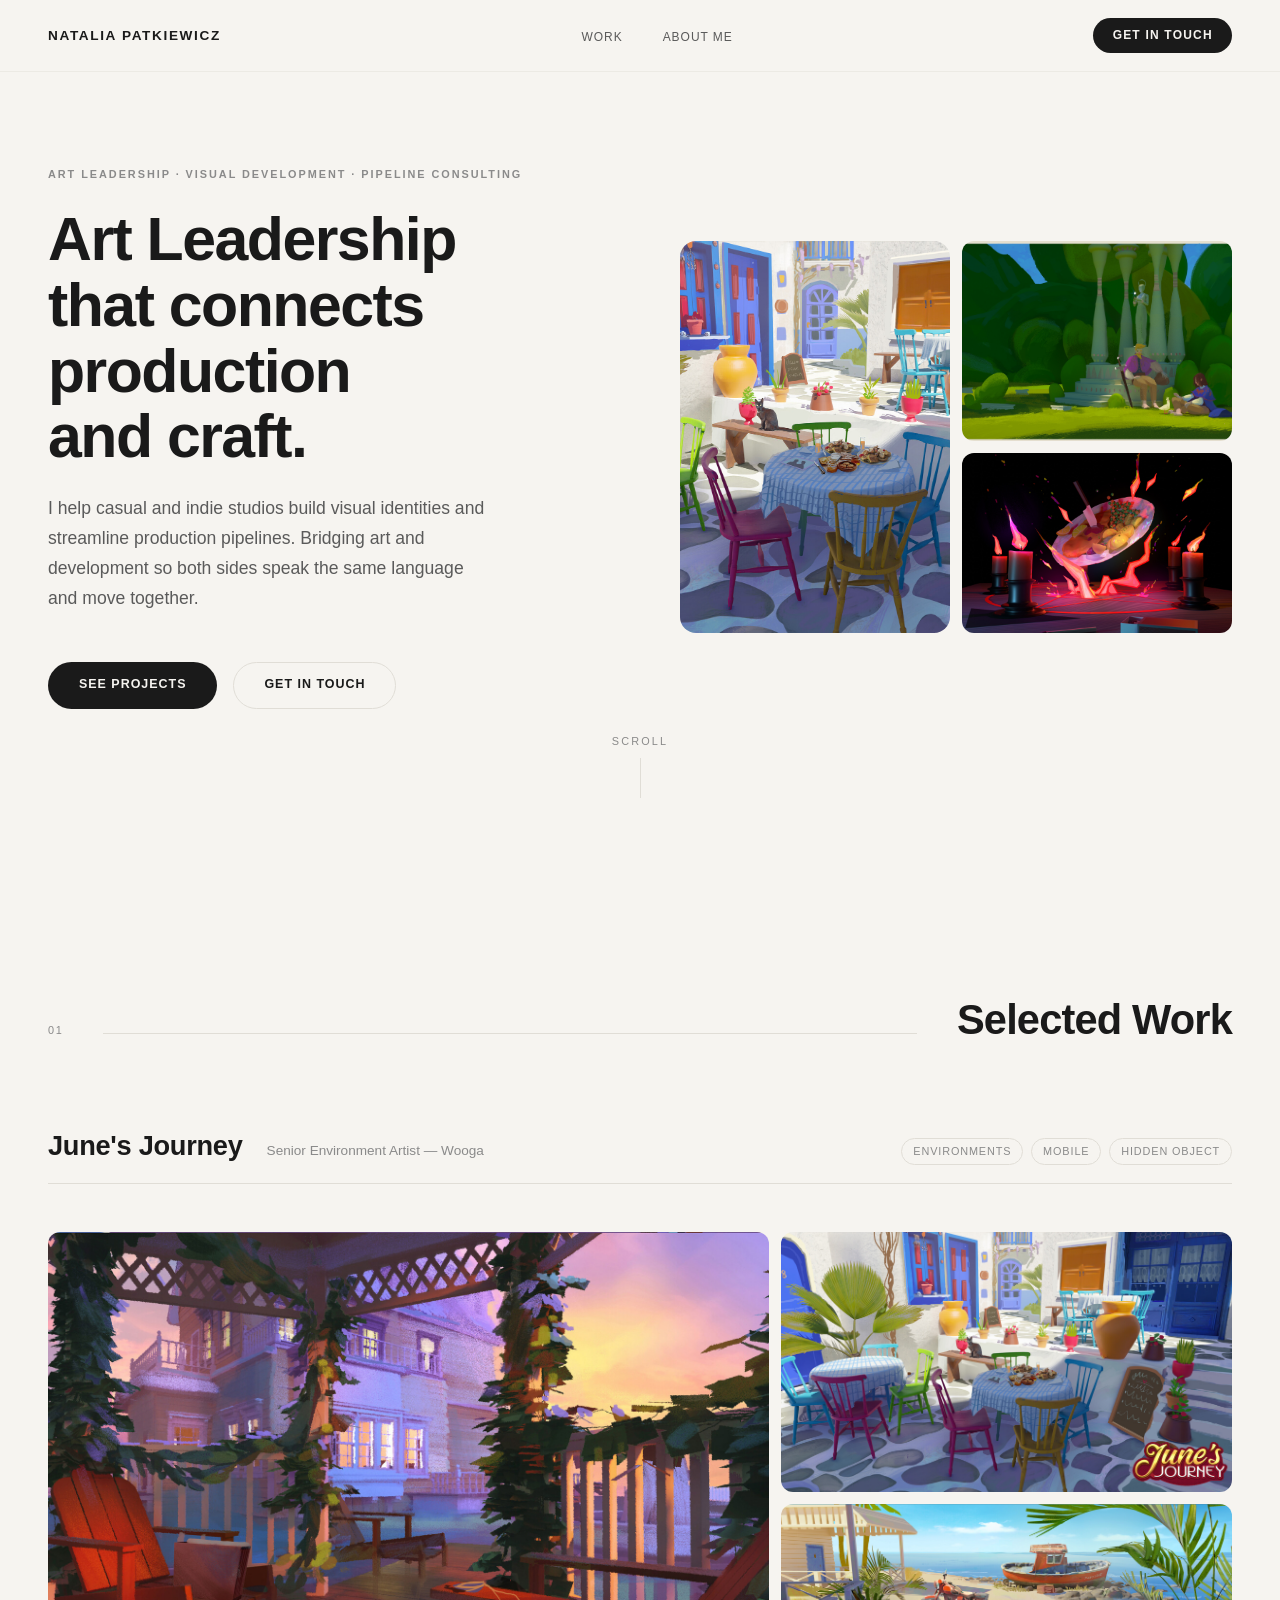
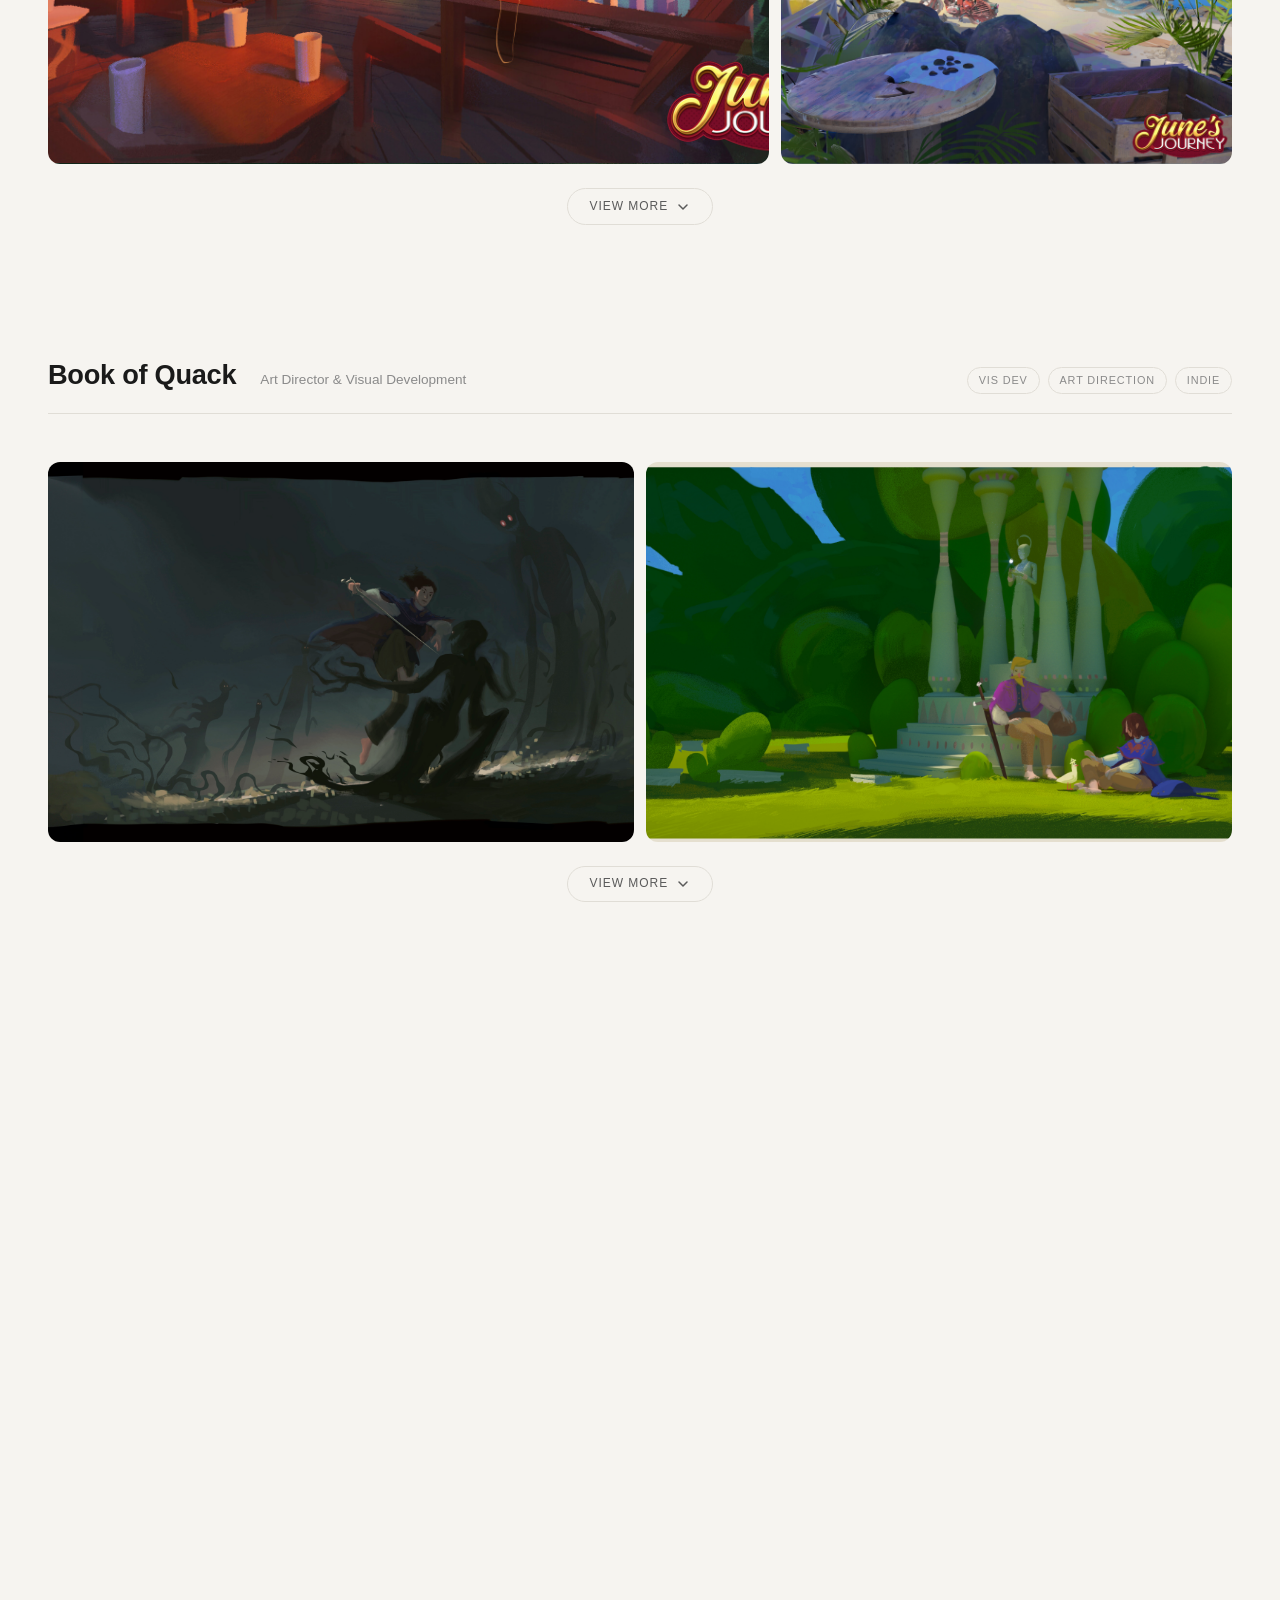
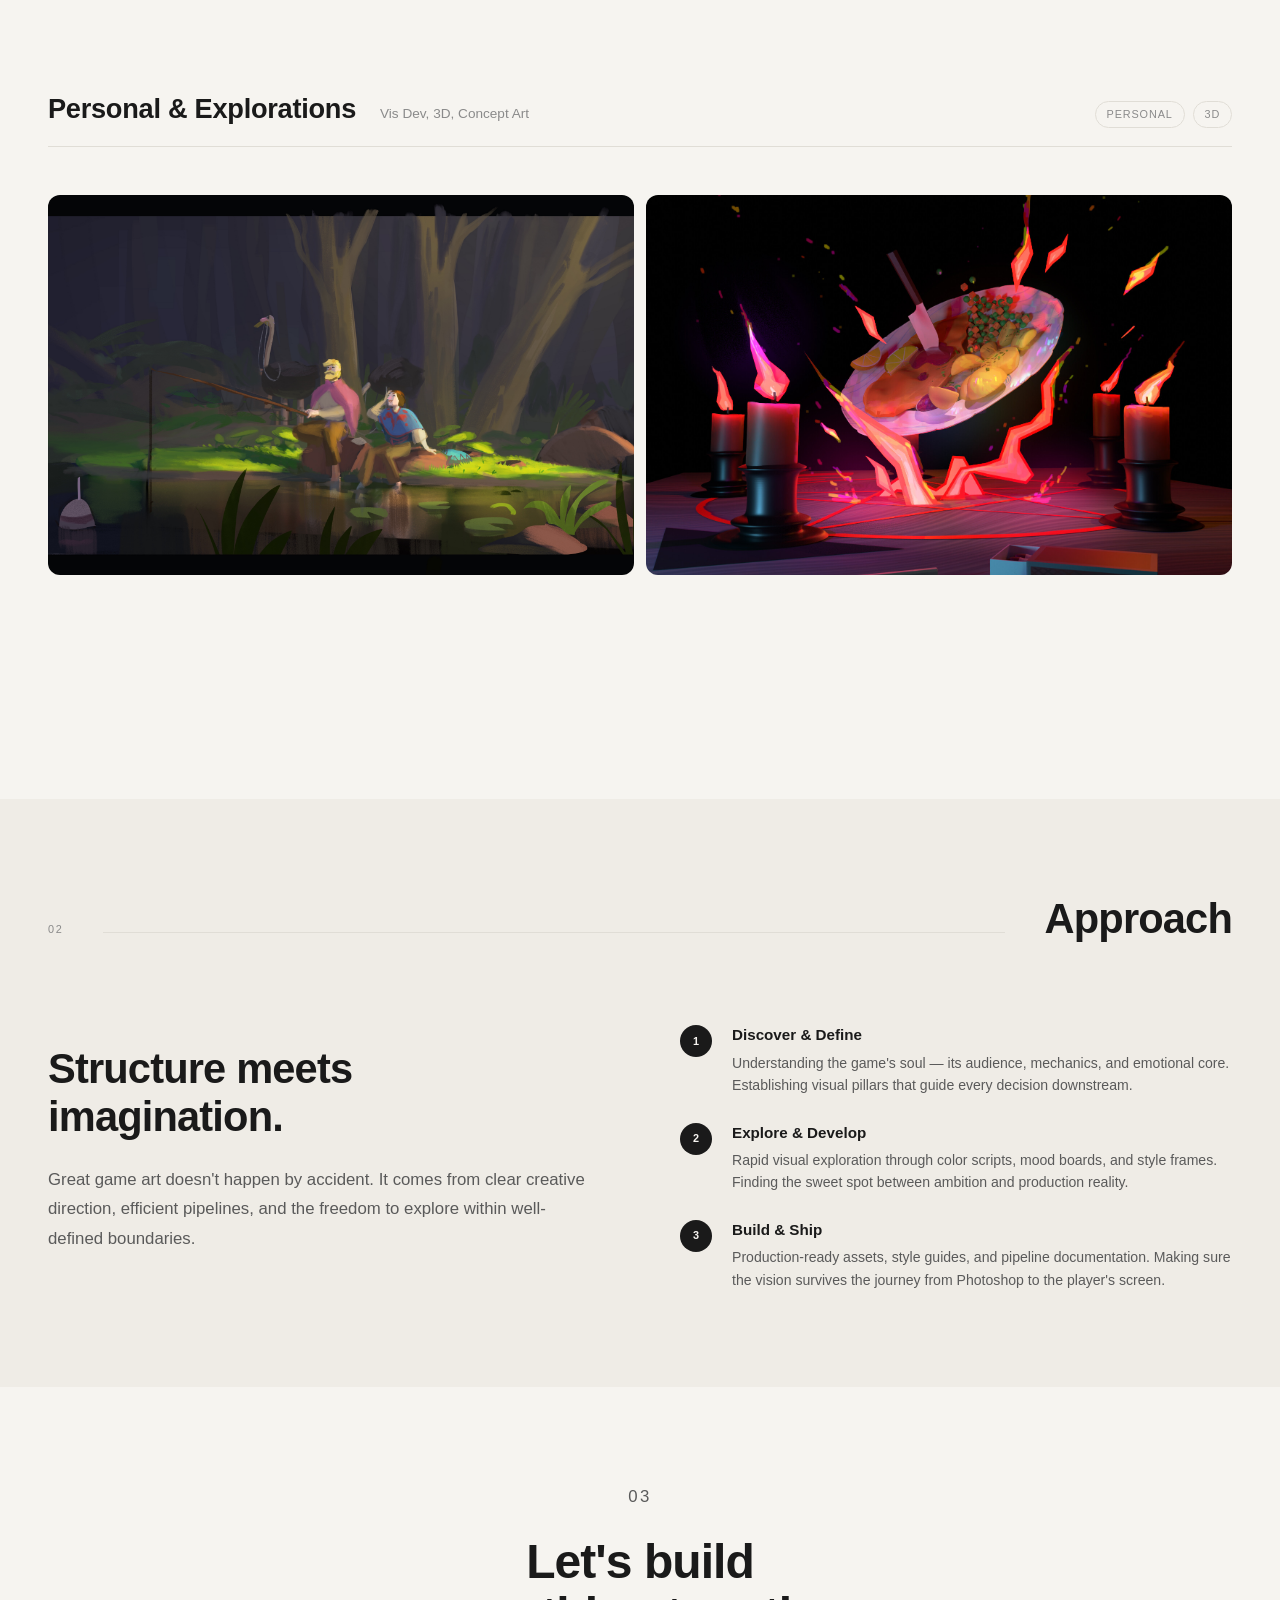
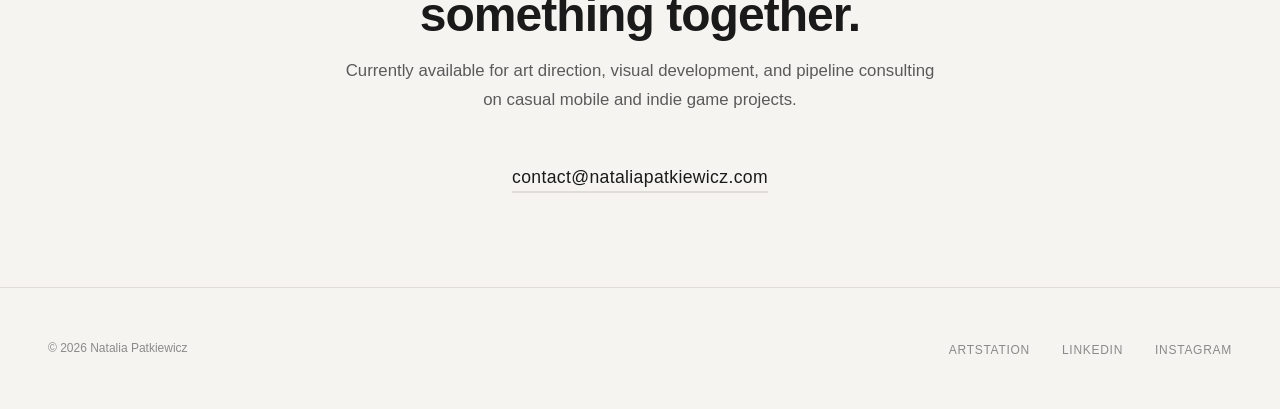
==== commit 90a26d2a: "Security hardening: obfuscate email, add CSP, remove duplicate script - Replace plaintext mailto wit" ====
--- a/index.html
+++ b/index.html
@@ -495,9 +495,9 @@
   <div class="container footer-inner">
     <span class="footer-copy">&copy; 2026 Natalia Patkiewicz</span>
     <ul class="footer-links">
-      <li><a href="#">ArtStation</a></li>
-      <li><a href="#">LinkedIn</a></li>
-      <li><a href="#">Instagram</a></li>
+      <li><a href="https://www.artstation.com/npatkiewicz" target="_blank" rel="noopener noreferrer">ArtStation</a></li>
+      <li><a href="https://www.linkedin.com/in/natalia-patkiewicz/" target="_blank" rel="noopener noreferrer">LinkedIn</a></li>
+      <li><a href="https://www.instagram.com/nataliapatkiewicz/" target="_blank" rel="noopener noreferrer">Instagram</a></li>
     </ul>
   </div>
 </footer>
@@ -525,28 +525,6 @@
 <!-- ============================================
      SCRIPTS
      ============================================ -->
-<script src="scripts/main.js?v=2"></script>
-<script>
-(function() {
-  var toggle = document.querySelector('.nav-toggle');
-  var links = document.querySelector('.nav-links');
-  if (!toggle || !links) return;
-  var isOpen = false;
-  var OPEN = 'display:flex;flex-direction:column;position:absolute;top:72px;left:0;right:0;background:rgba(246,244,240,0.97);backdrop-filter:blur(20px);-webkit-backdrop-filter:blur(20px);padding:1.5rem clamp(1.25rem,4vw,3rem);gap:1.5rem;border-bottom:1px solid #ECEAE4;list-style:none;z-index:99';
-  toggle.onclick = function() {
-    isOpen = !isOpen;
-    links.style.cssText = isOpen ? OPEN : '';
-    toggle.classList.toggle('is-open', isOpen);
-    toggle.setAttribute('aria-expanded', isOpen);
-  };
-  links.querySelectorAll('a').forEach(function(a) {
-    a.addEventListener('click', function() {
-      isOpen = false;
-      links.style.cssText = '';
-      toggle.classList.remove('is-open');
-    });
-  });
-}());
-</script>
+<script src="scripts/main.js?v=3"></script>
 </body>
 </html>
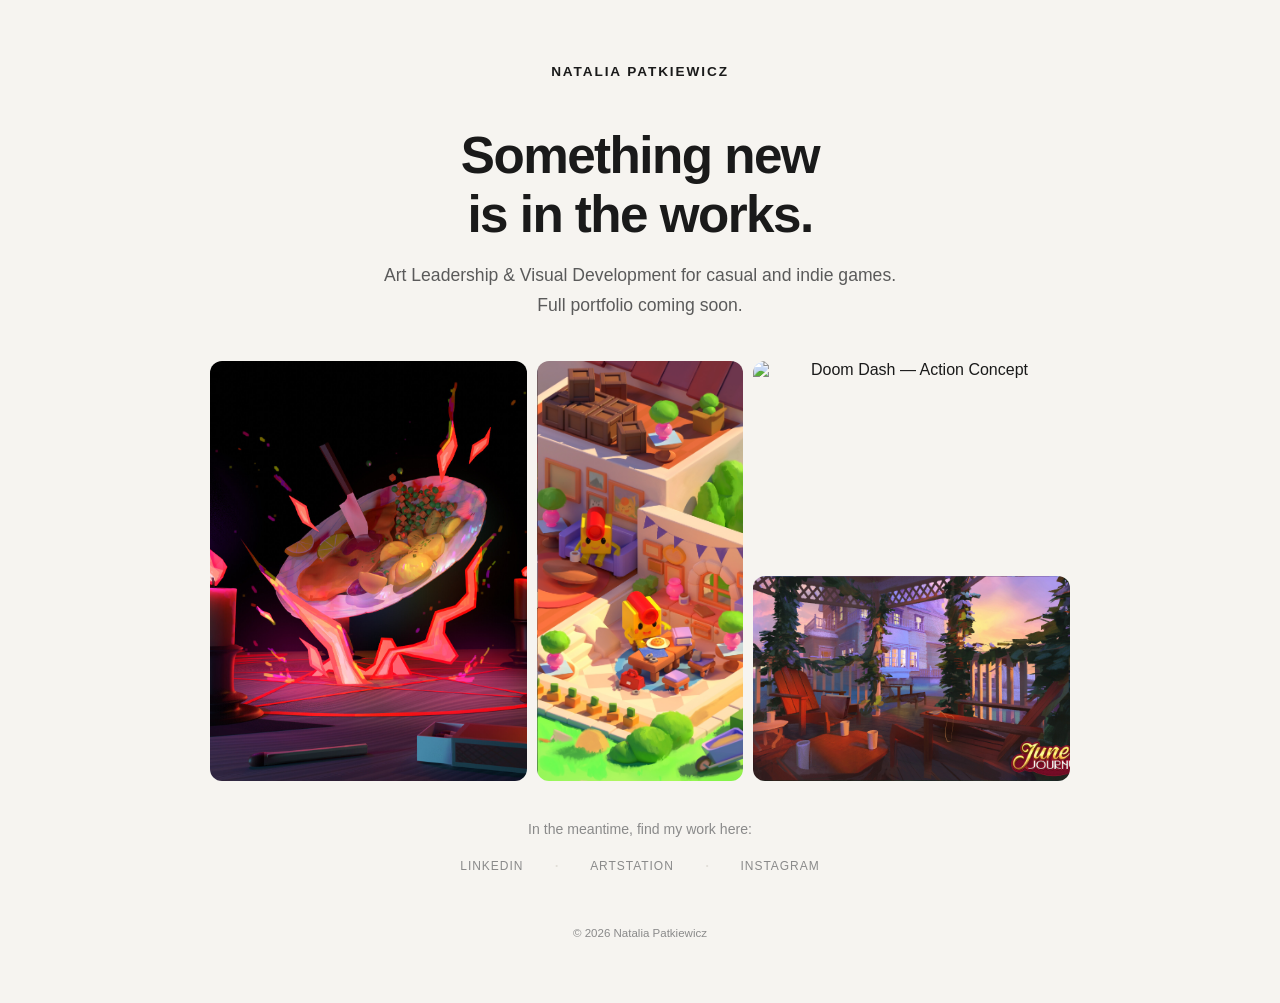
==== commit 3105dfb2: "Security hardening for live site - Add Content-Security-Policy and referrer meta tags - Add rel="nor" ====
--- a/index.html
+++ b/index.html
@@ -5,526 +5,305 @@
 <meta name="viewport" content="width=device-width, initial-scale=1.0">
 <meta http-equiv="Content-Security-Policy" content="default-src 'self'; style-src 'self' 'unsafe-inline' https://fonts.googleapis.com; font-src https://fonts.gstatic.com; img-src 'self'; script-src 'self' 'unsafe-inline'">
 <meta name="referrer" content="strict-origin-when-cross-origin">
-<title>Natalia Patkiewicz — Art Direction & Visual Development</title>
+<title>Natalia Patkiewicz — Art Leadership & Visual Development</title>
 <link rel="preconnect" href="https://fonts.googleapis.com">
 <link rel="preconnect" href="https://fonts.gstatic.com" crossorigin>
-<link href="https://fonts.googleapis.com/css2?family=DM+Sans:ital,opsz,wght@0,9..40,300;0,9..40,400;0,9..40,500;1,9..40,300;1,9..40,400&family=Instrument+Sans:wght@400;500;600;700&display=swap" rel="stylesheet">
-<link rel="stylesheet" href="styles/main.css?v=2">
+<link href="https://fonts.googleapis.com/css2?family=DM+Sans:opsz,wght@9..40,300;9..40,400;9..40,500&family=Instrument+Sans:wght@400;500;600;700&display=swap" rel="stylesheet">
+<style>
+:root {
+  --bg: #F6F4F0;
+  --surface: #FFFFFF;
+  --text-primary: #1A1A1A;
+  --text-secondary: #5A5A5A;
+  --text-tertiary: #8A8A8A;
+  --border: #E0DDD6;
+  --border-light: #ECEAE4;
+  --font-display: 'Instrument Sans', sans-serif;
+  --font-body: 'DM Sans', sans-serif;
+}
+
+*, *::before, *::after { margin: 0; padding: 0; box-sizing: border-box; }
+
+html {
+  -webkit-font-smoothing: antialiased;
+  -moz-osx-font-smoothing: grayscale;
+}
+
+body {
+  font-family: var(--font-body);
+  background: var(--bg);
+  color: var(--text-primary);
+  min-height: 100vh;
+  display: flex;
+  flex-direction: column;
+  align-items: center;
+  justify-content: center;
+  padding: clamp(2rem, 6vw, 4rem);
+}
+
+a { text-decoration: none; color: inherit; }
+
+/* ---- Main container ---- */
+.placeholder {
+  max-width: 860px;
+  width: 100%;
+  text-align: center;
+}
+
+/* ---- Logo / Name ---- */
+.logo {
+  font-family: var(--font-display);
+  font-size: 0.85rem;
+  font-weight: 600;
+  letter-spacing: 0.14em;
+  text-transform: uppercase;
+  margin-bottom: 3rem;
+  opacity: 0;
+  animation: fadeIn 0.8s ease 0.2s forwards;
+}
+
+/* ---- Heading ---- */
+.heading {
+  font-family: var(--font-display);
+  font-size: clamp(2rem, 5vw, 3.2rem);
+  font-weight: 700;
+  letter-spacing: -0.03em;
+  line-height: 1.15;
+  margin-bottom: 1rem;
+  opacity: 0;
+  animation: fadeUp 0.8s ease 0.4s forwards;
+}
+
+.subtext {
+  font-size: clamp(0.95rem, 1.8vw, 1.1rem);
+  color: var(--text-secondary);
+  line-height: 1.7;
+  max-width: 520px;
+  margin: 0 auto 2.5rem;
+  opacity: 0;
+  animation: fadeUp 0.8s ease 0.55s forwards;
+}
+
+/* ---- Mosaic ---- */
+.mosaic {
+  display: grid;
+  grid-template-columns: 1fr 0.65fr 1fr;
+  grid-template-rows: 1fr 1fr;
+  height: 420px;
+  gap: 10px;
+  margin-bottom: 2.5rem;
+  opacity: 0;
+  animation: fadeUp 0.8s ease 0.7s forwards;
+  transition: grid-template-columns 0.5s cubic-bezier(0.16, 1, 0.3, 1),
+              grid-template-rows 0.5s cubic-bezier(0.16, 1, 0.3, 1);
+}
+
+.mosaic-item {
+  border-radius: 12px;
+  overflow: hidden;
+  position: relative;
+}
+
+.mosaic-item img {
+  width: 100%;
+  height: 100%;
+  object-fit: cover;
+  display: block;
+  transition: transform 0.5s cubic-bezier(0.16, 1, 0.3, 1);
+}
+
+.mosaic-item:hover img {
+  transform: scale(1.03);
+}
+
+/* First image spans full left column */
+.mosaic-item:nth-child(1) {
+  grid-row: 1 / 3;
+}
+
+/* Middle: slim portrait */
+.mosaic-item:nth-child(2) {
+  grid-row: 1 / 3;
+}
+
+/* Right column: 2 stacked */
+.mosaic-item:nth-child(3) {
+  grid-column: 3;
+}
+.mosaic-item:nth-child(4) {
+  grid-column: 3;
+}
+
+/* ---- Mosaic hover: expand hovered column/row, shrink others ---- */
+
+/* Hover on left column (item 1) */
+.mosaic:has(.mosaic-item:nth-child(1):hover) {
+  grid-template-columns: 1.6fr 0.4fr 0.6fr;
+}
+
+/* Hover on center column (item 2) */
+.mosaic:has(.mosaic-item:nth-child(2):hover) {
+  grid-template-columns: 0.7fr 1.2fr 0.7fr;
+}
+.mosaic-item:nth-child(2) img {
+  object-position: center 80%;
+  transform-origin: center 85%;
+}
+
+/* Hover on top-right (item 3) */
+.mosaic:has(.mosaic-item:nth-child(3):hover) {
+  grid-template-columns: 0.7fr 0.4fr 1.5fr;
+  grid-template-rows: 1.4fr 0.6fr;
+}
+
+/* Hover on bottom-right (item 4) */
+.mosaic:has(.mosaic-item:nth-child(4):hover) {
+  grid-template-columns: 0.7fr 0.4fr 1.5fr;
+  grid-template-rows: 0.6fr 1.4fr;
+}
+
+/* ---- Find me line ---- */
+.find-me {
+  font-size: 0.88rem;
+  color: var(--text-tertiary);
+  margin-bottom: 1rem;
+  opacity: 0;
+  animation: fadeUp 0.8s ease 0.82s forwards;
+}
+
+/* ---- Social links ---- */
+.socials {
+  display: flex;
+  align-items: center;
+  justify-content: center;
+  gap: 2rem;
+  opacity: 0;
+  animation: fadeUp 0.8s ease 0.85s forwards;
+}
+
+.social-link {
+  font-family: var(--font-display);
+  font-size: 0.75rem;
+  font-weight: 500;
+  letter-spacing: 0.08em;
+  text-transform: uppercase;
+  color: var(--text-tertiary);
+  padding: 0.5em 0;
+  position: relative;
+  transition: color 0.3s ease;
+}
+
+.social-link::after {
+  content: '';
+  position: absolute;
+  bottom: 0;
+  left: 0;
+  right: 0;
+  height: 1.5px;
+  background: var(--text-primary);
+  transform: scaleX(0);
+  transform-origin: center;
+  transition: transform 0.35s cubic-bezier(0.16, 1, 0.3, 1);
+}
+
+.social-link:hover {
+  color: var(--text-primary);
+}
+
+.social-link:hover::after {
+  transform: scaleX(1);
+}
+
+/* ---- Divider dots ---- */
+.dot-divider {
+  color: var(--border);
+  font-size: 0.5rem;
+  user-select: none;
+}
+
+/* ---- Footer line ---- */
+.footer-line {
+  margin-top: 3rem;
+  font-size: 0.72rem;
+  color: var(--text-tertiary);
+  opacity: 0;
+  animation: fadeIn 0.8s ease 1s forwards;
+}
+
+/* ---- Animations ---- */
+@keyframes fadeIn {
+  from { opacity: 0; }
+  to { opacity: 1; }
+}
+
+@keyframes fadeUp {
+  from { opacity: 0; transform: translateY(20px); }
+  to { opacity: 1; transform: translateY(0); }
+}
+
+/* ---- Responsive ---- */
+@media (max-width: 640px) {
+  .mosaic {
+    grid-template-columns: 1fr 1fr;
+    grid-template-rows: 1fr 1fr;
+    height: 360px;
+  }
+  .mosaic-item:nth-child(1) { grid-row: auto; }
+  .mosaic-item:nth-child(2) { grid-row: auto; }
+  .mosaic-item:nth-child(3) { grid-column: auto; }
+  .mosaic-item:nth-child(4) { grid-column: auto; }
+  /* Disable expand on mobile — touch doesn't hover well */
+  .mosaic:has(.mosaic-item:hover) {
+    grid-template-columns: 1fr 1fr;
+    grid-template-rows: 1fr 1fr;
+  }
+
+  .socials {
+    flex-direction: column;
+    gap: 1rem;
+  }
+  .dot-divider { display: none; }
+}
+</style>
 </head>
 <body>
 
-<!-- ============================================
-     NAVIGATION
-     ============================================ -->
-<nav class="nav" id="nav">
-  <div class="nav-inner">
-    <a href="#" class="nav-logo">Natalia Patkiewicz</a>
-    <ul class="nav-links">
-      <li><a href="#work">Work</a></li>
-      <li class="temp-hidden"><a href="#services">Services</a></li>
-      <li><a href="#approach">About Me</a></li>
-    </ul>
-    <a href="#contact" class="nav-cta">Get in Touch</a>
-    <button class="nav-toggle" aria-label="Menu">
-      <span></span><span></span><span></span>
-    </button>
-  </div>
-</nav>
-
-<!-- ============================================
-     HERO
-     ============================================ -->
-<section class="hero container" id="hero">
-  <div class="hero-content">
-    <div class="hero-text">
-      <p class="hero-label">Art Leadership &middot; Visual Development &middot; Pipeline Consulting</p>
-      <h1 class="hero-title">Art&nbsp;Leadership<br>that&nbsp;connects<br>production<br>and&nbsp;craft.</h1>
-      <p class="hero-subtitle">I help casual and indie studios build visual identities and streamline production pipelines. Bridging art and development so both sides speak the same language and move together.</p>
-      <div class="hero-actions">
-        <a href="#work" class="btn-primary">See Projects</a>
-        <a href="#contact" class="btn-secondary">Get in Touch</a>
-      </div>
+<div class="placeholder">
+
+  <p class="logo">Natalia Patkiewicz</p>
+
+  <h1 class="heading">Something new<br>is in the works.</h1>
+
+  <p class="subtext">Art Leadership & Visual Development for casual and indie games. Full portfolio coming soon.</p>
+
+  <div class="mosaic">
+    <div class="mosaic-item">
+      <img src="assets/projects/website-wip/preview-01.jpg" alt="Summoned Schnitzel — 3D Art" loading="eager">
     </div>
-    <div class="hero-mosaic">
-      <div class="mosaic-img">
-        <img src="assets/projects/junes-journey/Wooga_04.jpg" alt="June's Journey — Mediterranean scene" loading="eager">
-      </div>
-      <div class="mosaic-img">
-        <img src="assets/projects/book-of-quack/Book of Quack_ 03.jpg" alt="Book of Quack — Temple garden" loading="eager">
-      </div>
-      <div class="mosaic-img">
-        <img src="assets/projects/personal/natalia-patkiewicz-summoned-schnitzel-2-copy.jpg" alt="3D Art — Summoned Schnitzel" loading="eager">
-      </div>
+    <div class="mosaic-item">
+      <img src="assets/projects/website-wip/preview-02.jpg" alt="Casual Game — Isometric Scene" loading="eager">
+    </div>
+    <div class="mosaic-item">
+      <img src="assets/projects/website-wip/medium-image-02.jpg" alt="Doom Dash — Action Concept" loading="eager">
+    </div>
+    <div class="mosaic-item">
+      <img src="assets/projects/website-wip/preview-03.jpg" alt="June's Journey — Environment Art" loading="eager">
     </div>
   </div>
-  <div class="scroll-hint">
-    <span>Scroll</span>
-    <div class="scroll-line"></div>
+
+  <p class="find-me">In the meantime, find my work here:</p>
+
+  <div class="socials">
+    <a href="https://www.linkedin.com/in/natalia-patkiewicz/" target="_blank" rel="noopener noreferrer" class="social-link">LinkedIn</a>
+    <span class="dot-divider">&bull;</span>
+    <a href="https://www.artstation.com/npatkiewicz" target="_blank" rel="noopener noreferrer" class="social-link">ArtStation</a>
+    <span class="dot-divider">&bull;</span>
+    <a href="https://www.instagram.com/nataliapatkiewicz/" target="_blank" rel="noopener noreferrer" class="social-link">Instagram</a>
   </div>
-</section>
-
-<!-- ============================================
-     SERVICES
-     ============================================ -->
-<section class="services container temp-hidden" id="services">
-  <div class="section-header reveal">
-    <span class="section-number">01</span>
-    <div class="section-line"></div>
-    <h2 class="section-title">Services</h2>
-  </div>
-  <div class="services-grid stagger-children">
-    <div class="service-card">
-      <div class="service-icon">
-        <svg viewBox="0 0 24 24"><circle cx="12" cy="12" r="3"/><path d="M12 1v2M12 21v2M4.22 4.22l1.42 1.42M18.36 18.36l1.42 1.42M1 12h2M21 12h2M4.22 19.78l1.42-1.42M18.36 5.64l1.42-1.42"/></svg>
-      </div>
-      <h3>Art Direction</h3>
-      <p>End-to-end art leadership for casual mobile games and indie titles. Defining visual identity, managing art teams, and ensuring creative vision translates from concept to final product.</p>
-    </div>
-    <div class="service-card">
-      <div class="service-icon">
-        <svg viewBox="0 0 24 24"><path d="M2 3h6a4 4 0 0 1 4 4v14a3 3 0 0 0-3-3H2z"/><path d="M22 3h-6a4 4 0 0 0-4 4v14a3 3 0 0 1 3-3h7z"/></svg>
-      </div>
-      <h3>Visual Development</h3>
-      <p>Environment design, character concepts, color scripts, and mood explorations. Building the visual language that makes a game world feel alive and consistent.</p>
-    </div>
-    <div class="service-card">
-      <div class="service-icon">
-        <svg viewBox="0 0 24 24"><polyline points="16 18 22 12 16 6"/><polyline points="8 6 2 12 8 18"/><line x1="12" y1="2" x2="12" y2="22"/></svg>
-      </div>
-      <h3>Pipeline Consulting</h3>
-      <p>Streamlining art production workflows. From asset handoff to tool selection, optimizing how art gets made so teams ship faster without sacrificing quality.</p>
-    </div>
-  </div>
-</section>
-
-<!-- ============================================
-     WORK / PORTFOLIO
-     ============================================ -->
-<section class="work container" id="work">
-  <div class="section-header reveal">
-    <span class="section-number">01</span>
-    <div class="section-line"></div>
-    <h2 class="section-title">Selected Work</h2>
-  </div>
-
-  <!--
-  ============================================================
-    HOW TO EDIT THIS PORTFOLIO — QUICK GUIDE
-    (See also: CHEATSHEET.html for visual reference)
-  ============================================================
-
-    REORDER PROJECTS: Cut an entire <div class="project-block"> ... </div>
-    block and paste it above or below another one. That's it.
-
-    ADD A NEW PROJECT:
-    1. Create a new folder in assets/projects/your-project-name/
-    2. Put your images there (see CHEATSHEET.html for naming conventions)
-    3. Copy the template at the bottom of this section (marked BLANK TEMPLATE),
-       paste it where you want, and fill in the details.
-
-    ─── PREVIEW GRID LAYOUTS (always visible) ───
-
-      layout-hero    → 1 big image left, 2 stacked right (3 images)
-      layout-trio    → 3 equal columns (3 images)
-      layout-pair    → 2 equal columns (2 images)
-      layout-wide    → 1 full-width image (panoramas/storyboards)
-      layout-feature → 1 big left + 3 small right (4 images)
-      layout-mosaic  → 2-column masonry-ish (5-6 images, any number)
-
-    ─── EDITORIAL LAYOUTS (inside project-editorial, revealed on click) ───
-
-      ed-ultrawide        → Full-width image + text card below
-      ed-medium           → Image left (2/3) + card right (1/3)
-      ed-medium flip      → Card left (1/3) + image right (2/3)
-      ed-slim card-last   → 2 portrait images left + card right
-      ed-slim card-first  → Card left + 2 portrait images right
-
-    Mix any number of these inside one <div class="project-editorial">.
-
-  ============================================================
-  -->
-
-
-  <!-- ==================== PROJECT: June's Journey ==================== -->
-  <div class="project-block reveal">
-    <div class="project-header">
-      <h3 class="project-name">June's Journey</h3>
-      <span class="project-role">Senior Environment Artist — Wooga</span>
-      <div class="project-tags">
-        <span class="tag">Environments</span>
-        <span class="tag">Mobile</span>
-        <span class="tag">Hidden Object</span>
-      </div>
-    </div>
-    <!-- HERO IMAGES — your best 3, always visible -->
-    <div class="project-grid layout-hero">
-      <div class="grid-item">
-        <img src="assets/projects/junes-journey/Wooga_01.jpg" alt="June's Journey — Porch sunset scene" loading="lazy">
-        <div class="img-overlay"><span>Evening Terrace — Environment Design</span></div>
-      </div>
-      <div class="grid-item">
-        <img src="assets/projects/junes-journey/Wooga_04.jpg" alt="June's Journey — Greek taverna" loading="lazy">
-        <div class="img-overlay"><span>Greek Taverna — Mediterranean Set</span></div>
-      </div>
-      <div class="grid-item">
-        <img src="assets/projects/junes-journey/Wooga_06.jpg" alt="June's Journey — Beach dock" loading="lazy">
-        <div class="img-overlay"><span>Coastal Dock — Daytime Scene</span></div>
-      </div>
-    </div>
-    <!-- EDITORIAL SECTIONS — hidden until "View more" is clicked -->
-    <div class="project-editorial">
-
-      <!-- ULTRAWIDE: full-width scene, text below -->
-      <div class="ed-section ed-ultrawide">
-        <div class="ed-img">
-          <img src="assets/projects/junes-journey/Wooga_03.jpg" alt="June's Journey — Victorian Porch" loading="lazy">
-          <div class="img-desc">
-            <span class="desc-label">Night Lighting</span>
-            <p>Victorian Porch — Same architecture, completely different mood through warm interior glow against a cool night sky.</p>
-          </div>
-        </div>
-        <div class="ed-card">
-          <div class="ed-card-label">Overview</div>
-          <p>Created richly detailed environments for Wooga's hit hidden-object game. Each scene needed to tell a story while hiding dozens of interactive objects in plain sight — balancing visual density with readability.</p>
-        </div>
-      </div>
-
-      <!-- MEDIUM: image left, card right -->
-      <div class="ed-section ed-medium">
-        <div class="ed-img">
-          <img src="assets/projects/junes-journey/Wooga_02.jpg" alt="June's Journey — Detective office process" loading="lazy">
-          <div class="img-desc">
-            <span class="desc-label">Process Breakdown</span>
-            <p>From grayscale composition to final render — a layered approach to environment storytelling.</p>
-          </div>
-        </div>
-        <div class="ed-card">
-          <div class="ed-card-label">Approach</div>
-          <p>Developed a layered composition system — foreground, midground, background — with colour temperature and directional lighting guiding the player's eye naturally through each scene.</p>
-        </div>
-      </div>
-
-      <!-- MEDIUM FLIPPED: card left, image right -->
-      <div class="ed-section ed-medium flip">
-        <div class="ed-img">
-          <img src="assets/projects/junes-journey/Wooga_05.jpg" alt="June's Journey — Grayscale compositions" loading="lazy">
-          <div class="img-desc">
-            <span class="desc-label">Exploration</span>
-            <p>Grayscale composition studies testing object placement and visual flow before committing to colour.</p>
-          </div>
-        </div>
-        <div class="ed-card">
-          <div class="ed-card-label">Impact</div>
-          <p>Contributed 20+ scenes across 3 seasonal updates, each maintaining the visual quality bar while meeting tight production deadlines.</p>
-        </div>
-      </div>
-
-    </div>
-
-    <button class="view-more-btn">
-      <span class="view-more-text">View more</span>
-      <svg class="view-more-icon" width="16" height="16" viewBox="0 0 16 16" fill="none"><path d="M4 6l4 4 4-4" stroke="currentColor" stroke-width="1.5" stroke-linecap="round" stroke-linejoin="round"/></svg>
-    </button>
-  </div>
-
-
-  <!-- ==================== PROJECT: Book of Quack ==================== -->
-  <div class="project-block reveal">
-    <div class="project-header">
-      <h3 class="project-name">Book of Quack</h3>
-      <span class="project-role">Art Director & Visual Development</span>
-      <div class="project-tags">
-        <span class="tag">Vis Dev</span>
-        <span class="tag">Art Direction</span>
-        <span class="tag">Indie</span>
-      </div>
-    </div>
-    <!-- HERO IMAGES — best 2, always visible -->
-    <div class="project-grid layout-pair">
-      <div class="grid-item">
-        <img src="assets/projects/book-of-quack/Book of Quack_ 01.jpg" alt="Book of Quack — Dark forest action scene" loading="lazy">
-        <div class="img-overlay"><span>Dark Forest — Key Moment Illustration</span></div>
-      </div>
-      <div class="grid-item">
-        <img src="assets/projects/book-of-quack/Book of Quack_ 03.jpg" alt="Book of Quack — Temple garden with characters" loading="lazy">
-        <div class="img-overlay"><span>Temple Garden — Environment & Characters</span></div>
-      </div>
-    </div>
-    <!-- EDITORIAL SECTIONS -->
-    <div class="project-editorial">
-
-      <!-- ULTRAWIDE: full-width panoramic -->
-      <div class="ed-section ed-ultrawide">
-        <div class="ed-img">
-          <img src="assets/projects/book-of-quack/Book of Quack_ 02.jpg" alt="Book of Quack — Forest clearing" loading="lazy">
-          <div class="img-desc">
-            <span class="desc-label">Atmospheric Concept</span>
-            <p>Forest Clearing — Deep shadows with saturated accent lighting create the distinctive look of the game world.</p>
-          </div>
-        </div>
-        <div class="ed-card">
-          <div class="ed-card-label">Overview</div>
-          <p>Led visual development and art direction for an indie action-adventure title. Defined the game's entire visual identity — from early concepts through to production-ready assets. The challenge was building a cohesive dark-fantasy world that felt atmospheric without alienating casual players.</p>
-        </div>
-      </div>
-
-      <!-- MEDIUM: storyboard lineup -->
-      <div class="ed-section ed-medium">
-        <div class="ed-img">
-          <img src="assets/projects/book-of-quack/Book of Quack_story board lineup.jpg" alt="Book of Quack — Storyboard lineup" loading="lazy">
-          <div class="img-desc">
-            <span class="desc-label">Character Design</span>
-            <p>Storyboard lineup — Establishing character proportions and visual relationships across the full cast.</p>
-          </div>
-        </div>
-        <div class="ed-card">
-          <div class="ed-card-label">Approach</div>
-          <p>Every key moment illustration needed to convey both narrative stakes and the game's tonal balance between darkness and warmth. Deep shadows paired with saturated accent lighting created the distinctive look.</p>
-        </div>
-      </div>
-
-    </div>
-
-    <button class="view-more-btn">
-      <span class="view-more-text">View more</span>
-      <svg class="view-more-icon" width="16" height="16" viewBox="0 0 16 16" fill="none"><path d="M4 6l4 4 4-4" stroke="currentColor" stroke-width="1.5" stroke-linecap="round" stroke-linejoin="round"/></svg>
-    </button>
-  </div>
-
-
-  <!-- ==================== PROJECT: Casual Game Prototype ==================== -->
-  <div class="project-block reveal">
-    <div class="project-header">
-      <h3 class="project-name">Casual Game Prototype</h3>
-      <span class="project-role">Art Direction & UI Design</span>
-      <div class="project-tags">
-        <span class="tag">Mobile</span>
-        <span class="tag">Casual</span>
-        <span class="tag">UI/UX</span>
-      </div>
-    </div>
-    <div class="project-grid layout-wide">
-      <div class="grid-item">
-        <img src="assets/projects/personal/Untitled_Artwork 10.jpg" alt="Casual puzzle game — UI and art direction" loading="lazy">
-        <div class="img-overlay"><span>Puzzle Game — UI Skins & Art Direction</span></div>
-      </div>
-    </div>
-  </div>
-
-
-  <!-- ==================== PROJECT: Personal & Explorations ==================== -->
-  <div class="project-block reveal">
-    <div class="project-header">
-      <h3 class="project-name">Personal & Explorations</h3>
-      <span class="project-role">Vis Dev, 3D, Concept Art</span>
-      <div class="project-tags">
-        <span class="tag">Personal</span>
-        <span class="tag">3D</span>
-      </div>
-    </div>
-    <div class="project-grid layout-pair">
-      <div class="grid-item">
-        <img src="assets/projects/personal/Rest_v2.jpg" alt="Fishing scene — personal concept art" loading="lazy">
-        <div class="img-overlay"><span>Rest — Personal Concept Painting</span></div>
-      </div>
-      <div class="grid-item">
-        <img src="assets/projects/personal/natalia-patkiewicz-summoned-schnitzel-2-copy.jpg" alt="Summoned Schnitzel — 3D art" loading="lazy">
-        <div class="img-overlay"><span>Summoned Schnitzel — 3D Illustration</span></div>
-      </div>
-    </div>
-  </div>
-
-
-  <!--
-  ============================================================
-    BLANK TEMPLATE — Copy everything between the CUT lines,
-    paste above, and fill in your details.
-  ============================================================
-  ~~~~~~~~ CUT HERE ~~~~~~~~
-
-  <div class="project-block reveal">
-    <div class="project-header">
-      <h3 class="project-name">PROJECT NAME</h3>
-      <span class="project-role">Your Role — Studio Name</span>
-      <div class="project-tags">
-        <span class="tag">Tag 1</span>
-        <span class="tag">Tag 2</span>
-      </div>
-    </div>
-
-    ~~ PREVIEW GRID (always visible — pick a layout class) ~~
-    <div class="project-grid layout-pair">
-      <div class="grid-item">
-        <img src="assets/projects/PROJECT/preview-01.jpg" alt="Description" loading="lazy">
-        <div class="img-overlay"><span>Caption</span></div>
-      </div>
-      <div class="grid-item">
-        <img src="assets/projects/PROJECT/preview-02.jpg" alt="Description" loading="lazy">
-        <div class="img-overlay"><span>Caption</span></div>
-      </div>
-    </div>
-
-    ~~ EDITORIAL SECTIONS (hidden until "View more") ~~
-    <div class="project-editorial">
-
-      ~~ ULTRAWIDE section ~~
-      <div class="ed-section ed-ultrawide">
-        <div class="ed-img">
-          <img src="assets/projects/PROJECT/ultra-01.jpg" alt="Description" loading="lazy">
-          <div class="img-desc">
-            <span class="desc-label">Label</span>
-            <p>Image description here.</p>
-          </div>
-        </div>
-        <div class="ed-card">
-          <div class="ed-card-label">Overview</div>
-          <p>Project description here.</p>
-        </div>
-      </div>
-
-      ~~ MEDIUM section (image left, card right) ~~
-      <div class="ed-section ed-medium">
-        <div class="ed-img">
-          <img src="assets/projects/PROJECT/med-01.jpg" alt="Description" loading="lazy">
-          <div class="img-desc">
-            <span class="desc-label">Label</span>
-            <p>Image description.</p>
-          </div>
-        </div>
-        <div class="ed-card">
-          <div class="ed-card-label">Approach</div>
-          <p>Text here.</p>
-        </div>
-      </div>
-
-      ~~ MEDIUM FLIPPED (card left, image right) ~~
-      <div class="ed-section ed-medium flip">
-        <div class="ed-img">
-          <img src="assets/projects/PROJECT/med-02.jpg" alt="Description" loading="lazy">
-        </div>
-        <div class="ed-card">
-          <div class="ed-card-label">Impact</div>
-          <p>Text here.</p>
-        </div>
-      </div>
-
-      ~~ SLIM section (2 portrait images + card) ~~
-      <div class="ed-section ed-slim card-last">
-        <div class="ed-img">
-          <img src="assets/projects/PROJECT/slim-01.jpg" alt="Description" loading="lazy">
-        </div>
-        <div class="ed-img">
-          <img src="assets/projects/PROJECT/slim-02.jpg" alt="Description" loading="lazy">
-        </div>
-        <div class="ed-card">
-          <div class="ed-card-label">Details</div>
-          <p>Text here.</p>
-        </div>
-      </div>
-
-    </div>
-
-    <button class="view-more-btn">
-      <span class="view-more-text">View more</span>
-      <svg class="view-more-icon" width="16" height="16" viewBox="0 0 16 16" fill="none"><path d="M4 6l4 4 4-4" stroke="currentColor" stroke-width="1.5" stroke-linecap="round" stroke-linejoin="round"/></svg>
-    </button>
-  </div>
-
-  ~~~~~~~~ CUT HERE ~~~~~~~~
-  -->
-</section>
-
-<!-- ============================================
-     APPROACH
-     ============================================ -->
-<section class="approach" id="approach">
-  <div class="approach-inner container">
-    <div class="section-header reveal">
-      <span class="section-number">02</span>
-      <div class="section-line"></div>
-      <h2 class="section-title">Approach</h2>
-    </div>
-    <div class="approach-grid">
-      <div class="approach-text reveal">
-        <h2>Structure meets<br>imagination.</h2>
-        <p>Great game art doesn't happen by accident. It comes from clear creative direction, efficient pipelines, and the freedom to explore within well-defined boundaries.</p>
-      </div>
-      <div class="approach-steps stagger-children">
-        <div class="step">
-          <span class="step-num">1</span>
-          <div class="step-content">
-            <h4>Discover & Define</h4>
-            <p>Understanding the game's soul — its audience, mechanics, and emotional core. Establishing visual pillars that guide every decision downstream.</p>
-          </div>
-        </div>
-        <div class="step">
-          <span class="step-num">2</span>
-          <div class="step-content">
-            <h4>Explore & Develop</h4>
-            <p>Rapid visual exploration through color scripts, mood boards, and style frames. Finding the sweet spot between ambition and production reality.</p>
-          </div>
-        </div>
-        <div class="step">
-          <span class="step-num">3</span>
-          <div class="step-content">
-            <h4>Build & Ship</h4>
-            <p>Production-ready assets, style guides, and pipeline documentation. Making sure the vision survives the journey from Photoshop to the player's screen.</p>
-          </div>
-        </div>
-      </div>
-    </div>
-  </div>
-</section>
-
-<!-- ============================================
-     CONTACT
-     ============================================ -->
-<section class="contact container" id="contact">
-  <div class="contact-inner reveal">
-    <p class="section-number">03</p>
-    <h2>Let's build<br>something together.</h2>
-    <p>Currently available for art direction, visual development, and pipeline consulting on casual mobile and indie game projects.</p>
-    <a href="#" class="contact-email" id="contact-email">Loading...</a>
-  </div>
-</section>
-
-<!-- ============================================
-     FOOTER
-     ============================================ -->
-<footer class="footer">
-  <div class="container footer-inner">
-    <span class="footer-copy">&copy; 2026 Natalia Patkiewicz</span>
-    <ul class="footer-links">
-      <li><a href="https://www.artstation.com/npatkiewicz" target="_blank" rel="noopener noreferrer">ArtStation</a></li>
-      <li><a href="https://www.linkedin.com/in/natalia-patkiewicz/" target="_blank" rel="noopener noreferrer">LinkedIn</a></li>
-      <li><a href="https://www.instagram.com/nataliapatkiewicz/" target="_blank" rel="noopener noreferrer">Instagram</a></li>
-    </ul>
-  </div>
-</footer>
-
-<!-- ============================================
-     LIGHTBOX OVERLAY
-     ============================================ -->
-<div class="lightbox" id="lightbox">
-  <span class="lightbox-counter" id="lightbox-counter"></span>
-  <button class="lightbox-close" id="lightbox-close" aria-label="Close">
-    <svg viewBox="0 0 24 24" fill="none" stroke="currentColor" stroke-width="1.5" stroke-linecap="round"><line x1="18" y1="6" x2="6" y2="18"/><line x1="6" y1="6" x2="18" y2="18"/></svg>
-  </button>
-  <button class="lightbox-prev" id="lightbox-prev" aria-label="Previous image">
-    <svg viewBox="0 0 24 24" fill="none" stroke="currentColor" stroke-width="1.5" stroke-linecap="round" stroke-linejoin="round"><polyline points="15 18 9 12 15 6"/></svg>
-  </button>
-  <button class="lightbox-next" id="lightbox-next" aria-label="Next image">
-    <svg viewBox="0 0 24 24" fill="none" stroke="currentColor" stroke-width="1.5" stroke-linecap="round" stroke-linejoin="round"><polyline points="9 6 15 12 9 18"/></svg>
-  </button>
-  <div class="lightbox-img-wrapper">
-    <img id="lightbox-img" src="" alt="">
-    <div class="lightbox-caption" id="lightbox-caption"></div>
-  </div>
+
+  <p class="footer-line">&copy; 2026 Natalia Patkiewicz</p>
+
 </div>
 
-<!-- ============================================
-     SCRIPTS
-     ============================================ -->
-<script src="scripts/main.js?v=3"></script>
 </body>
 </html>
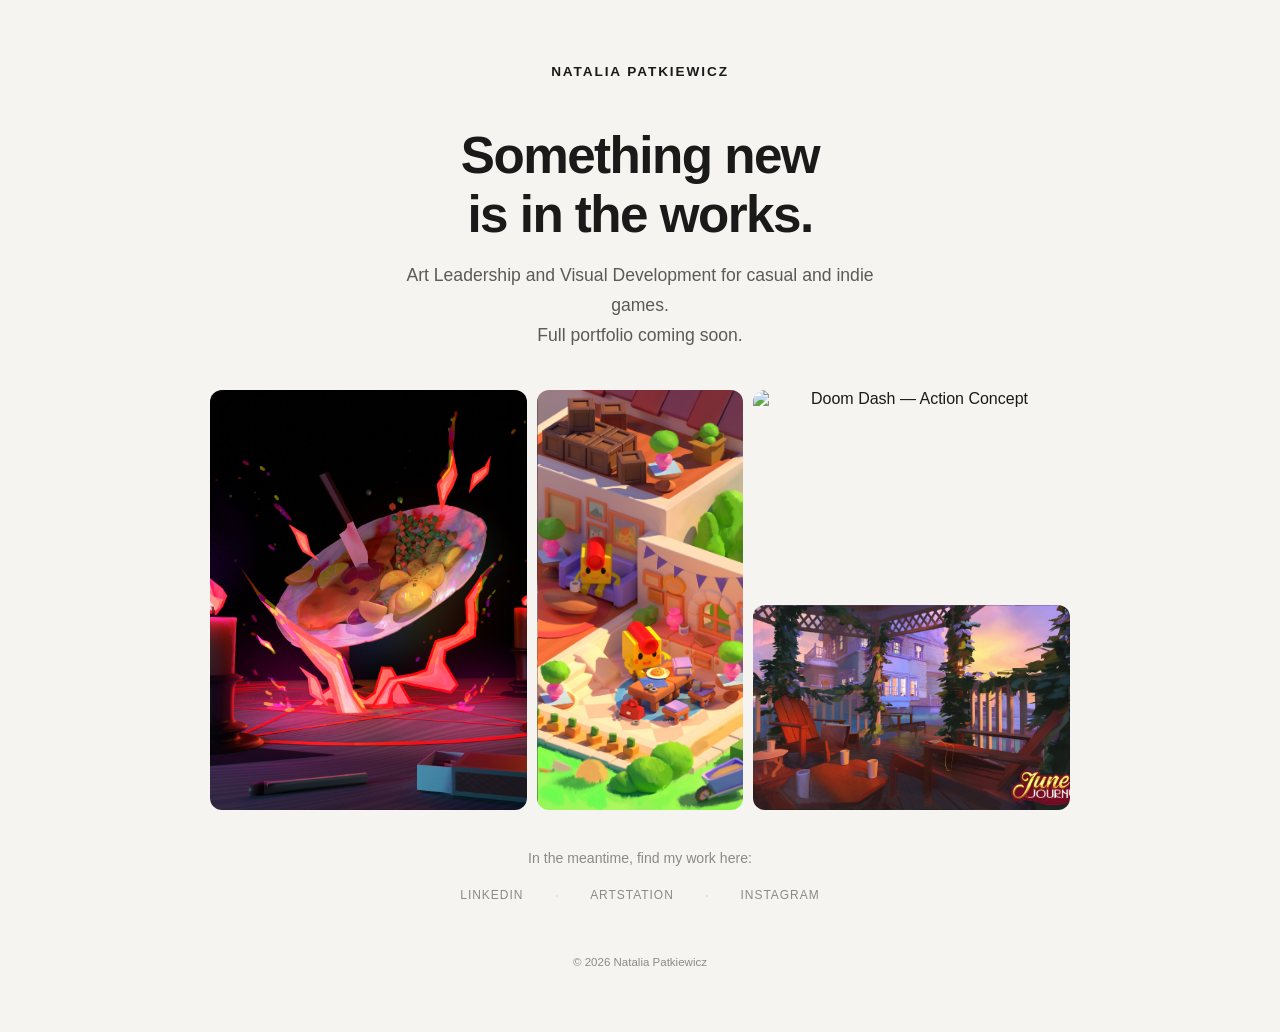
==== commit 9b8d3f6a: "Update text copy and fix mobile mosaic touch deformation - Change "Art Leadership &" to "Art Leaders" ====
--- a/index.html
+++ b/index.html
@@ -252,10 +252,17 @@
   .mosaic-item:nth-child(2) { grid-row: auto; }
   .mosaic-item:nth-child(3) { grid-column: auto; }
   .mosaic-item:nth-child(4) { grid-column: auto; }
-  /* Disable expand on mobile — touch doesn't hover well */
+  /* Disable expand on mobile — touch triggers :hover and deforms grid */
+  .mosaic:has(.mosaic-item:nth-child(1):hover),
+  .mosaic:has(.mosaic-item:nth-child(2):hover),
+  .mosaic:has(.mosaic-item:nth-child(3):hover),
+  .mosaic:has(.mosaic-item:nth-child(4):hover),
   .mosaic:has(.mosaic-item:hover) {
-    grid-template-columns: 1fr 1fr;
-    grid-template-rows: 1fr 1fr;
+    grid-template-columns: 1fr 1fr !important;
+    grid-template-rows: 1fr 1fr !important;
+  }
+  .mosaic-item:hover img {
+    transform: none !important;
   }
 
   .socials {
@@ -274,7 +281,7 @@
 
   <h1 class="heading">Something new<br>is in the works.</h1>
 
-  <p class="subtext">Art Leadership & Visual Development for casual and indie games. Full portfolio coming soon.</p>
+  <p class="subtext">Art Leadership and Visual Development for casual and indie games.<br>Full portfolio coming soon.</p>
 
   <div class="mosaic">
     <div class="mosaic-item">
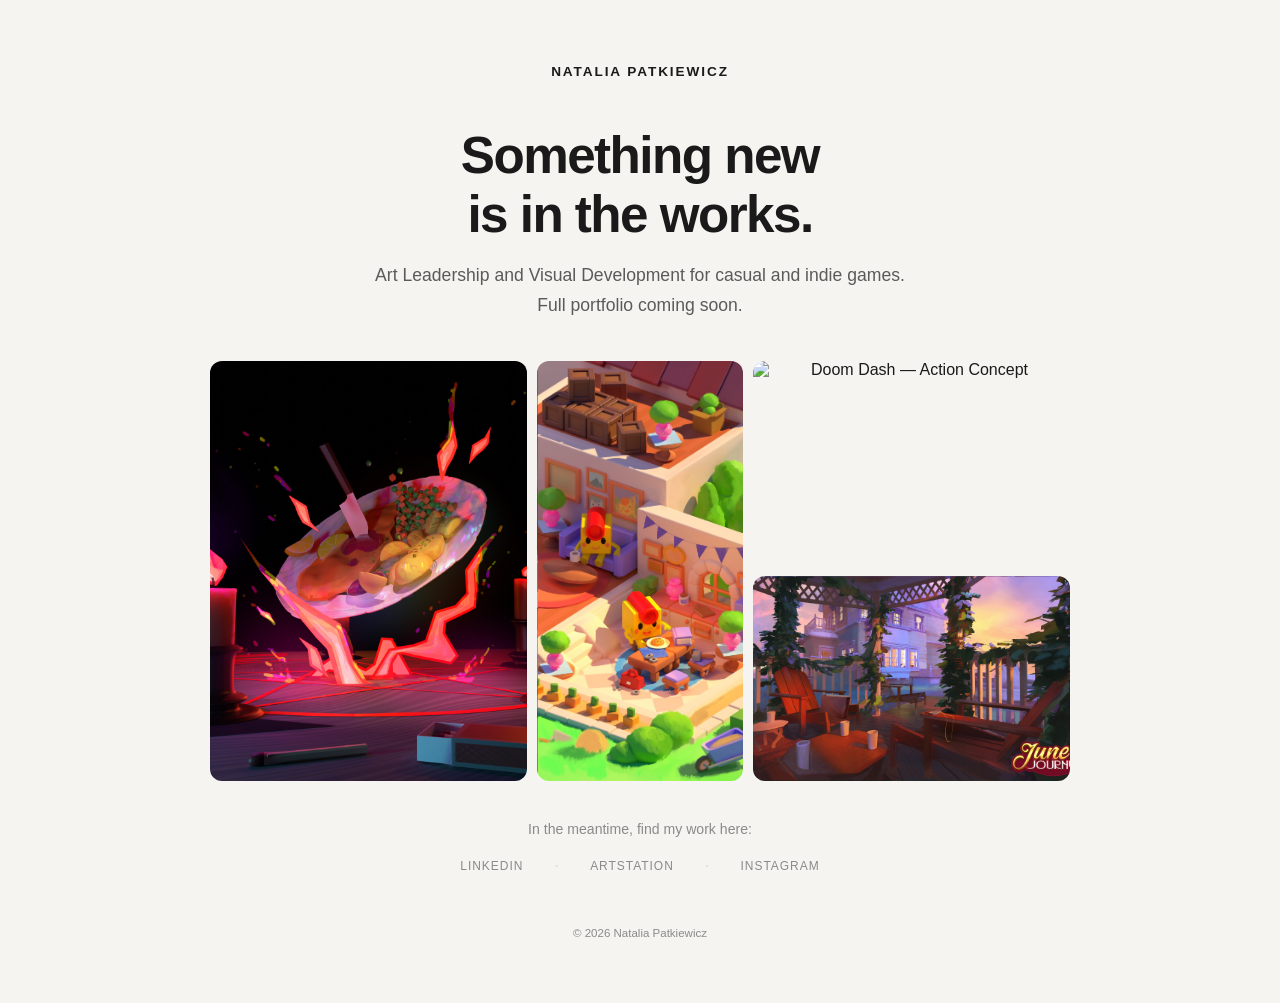
==== commit a34ed45e: "Widen subtext max-width to keep first sentence on one line Co-Authored-By: Claude Opus 4.6 <noreply@" ====
--- a/index.html
+++ b/index.html
@@ -78,7 +78,7 @@
   font-size: clamp(0.95rem, 1.8vw, 1.1rem);
   color: var(--text-secondary);
   line-height: 1.7;
-  max-width: 520px;
+  max-width: 620px;
   margin: 0 auto 2.5rem;
   opacity: 0;
   animation: fadeUp 0.8s ease 0.55s forwards;
